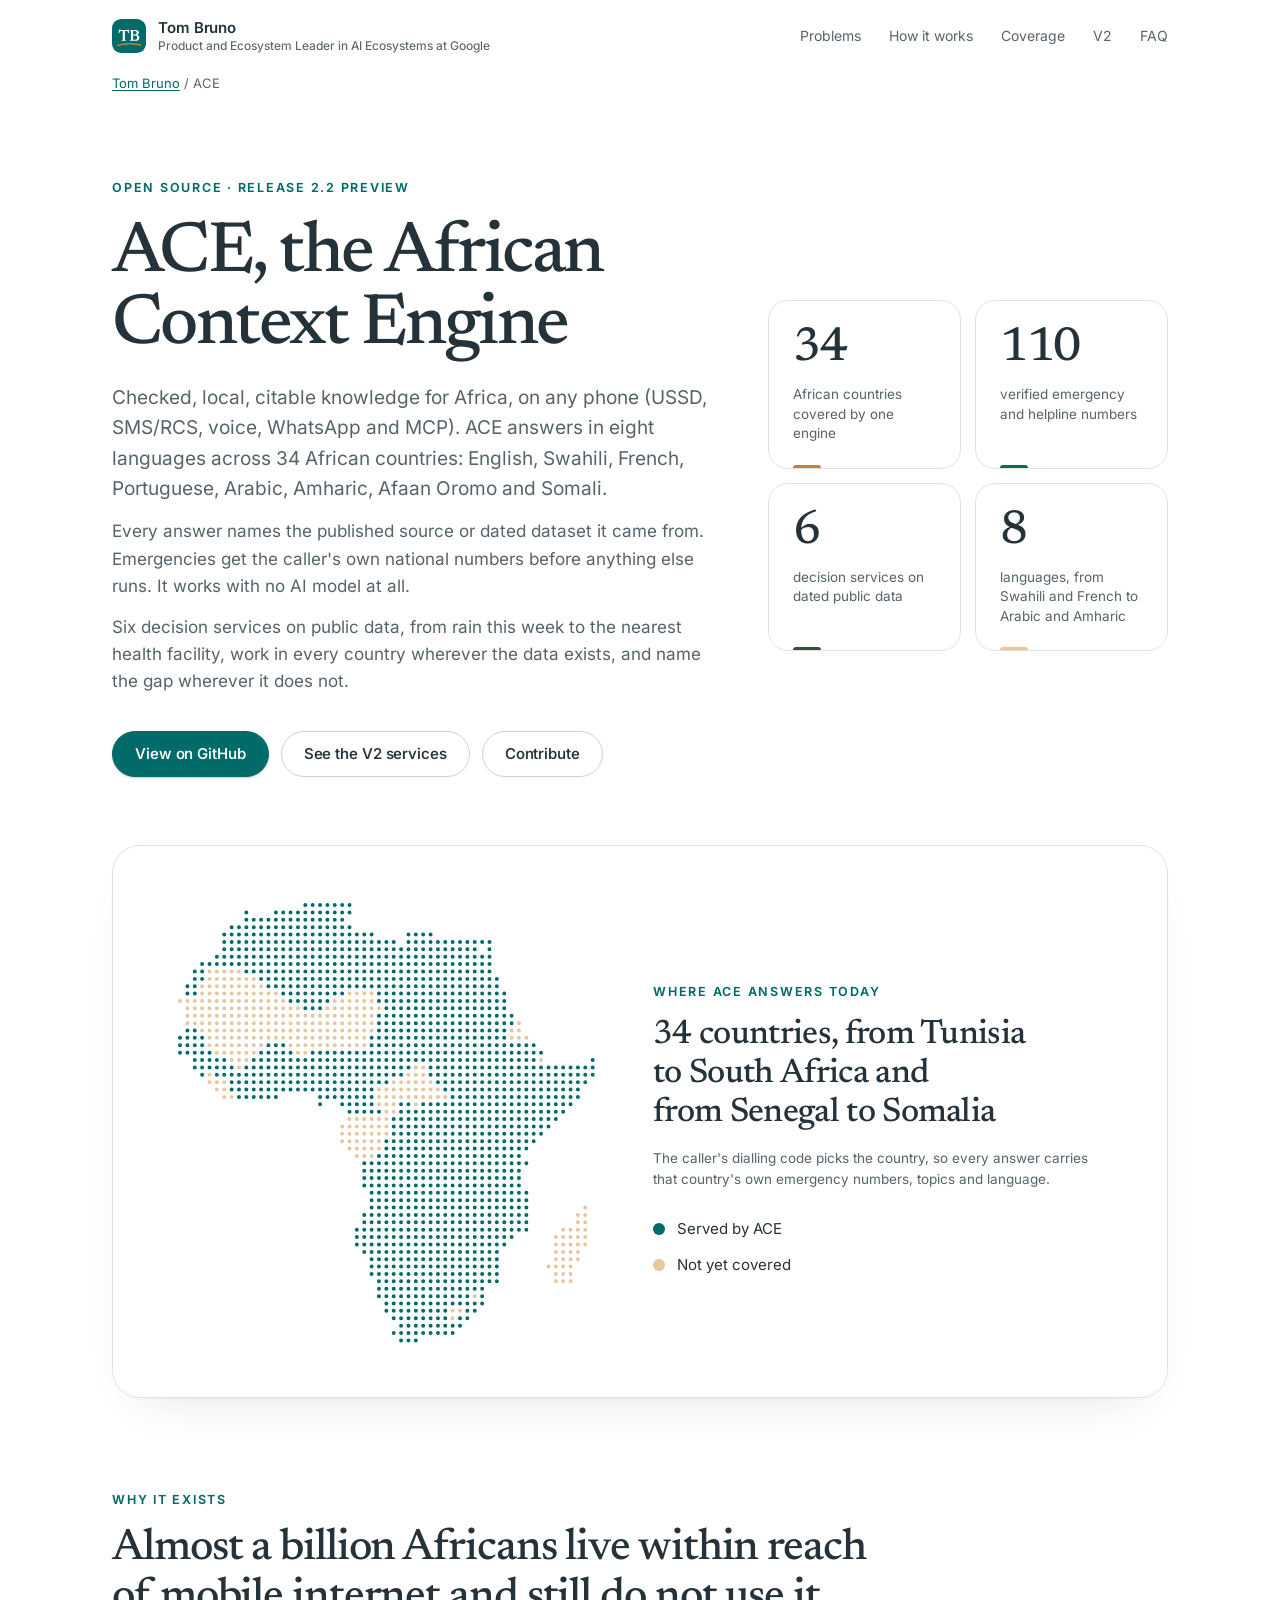
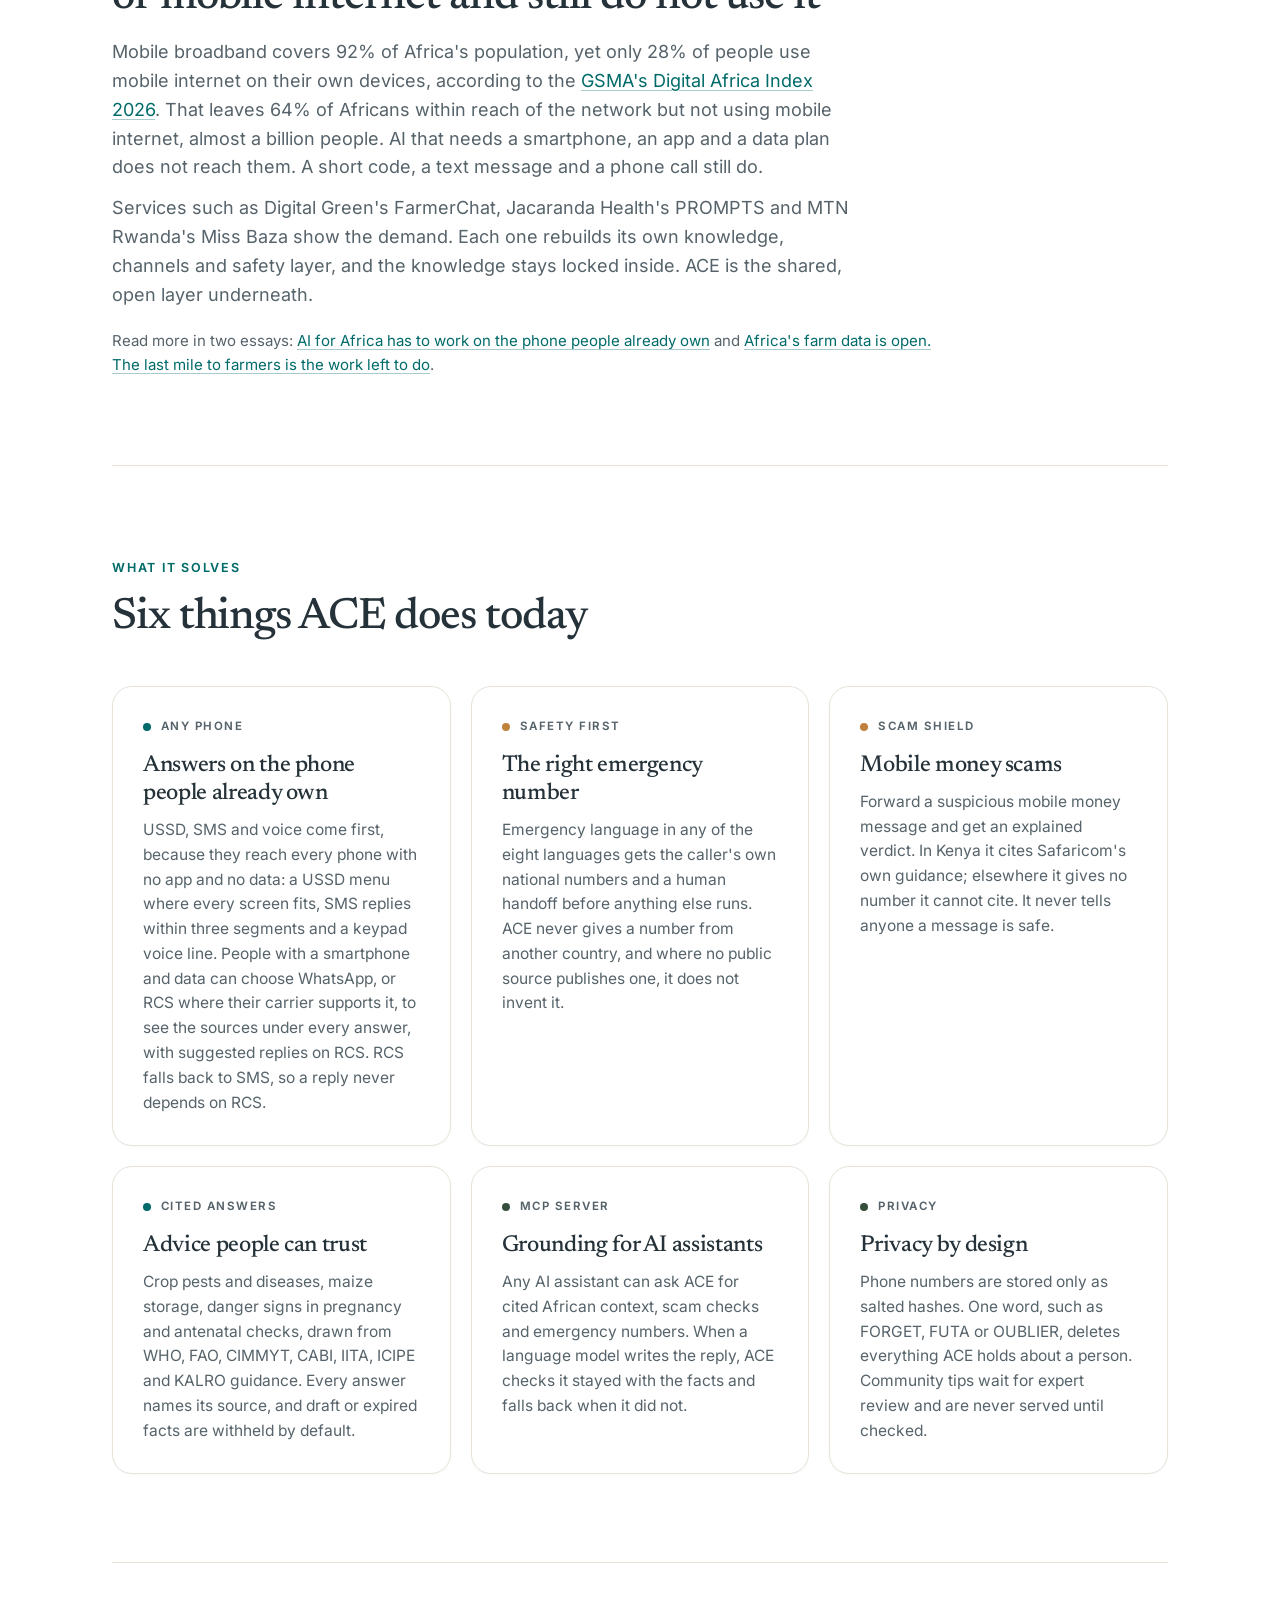
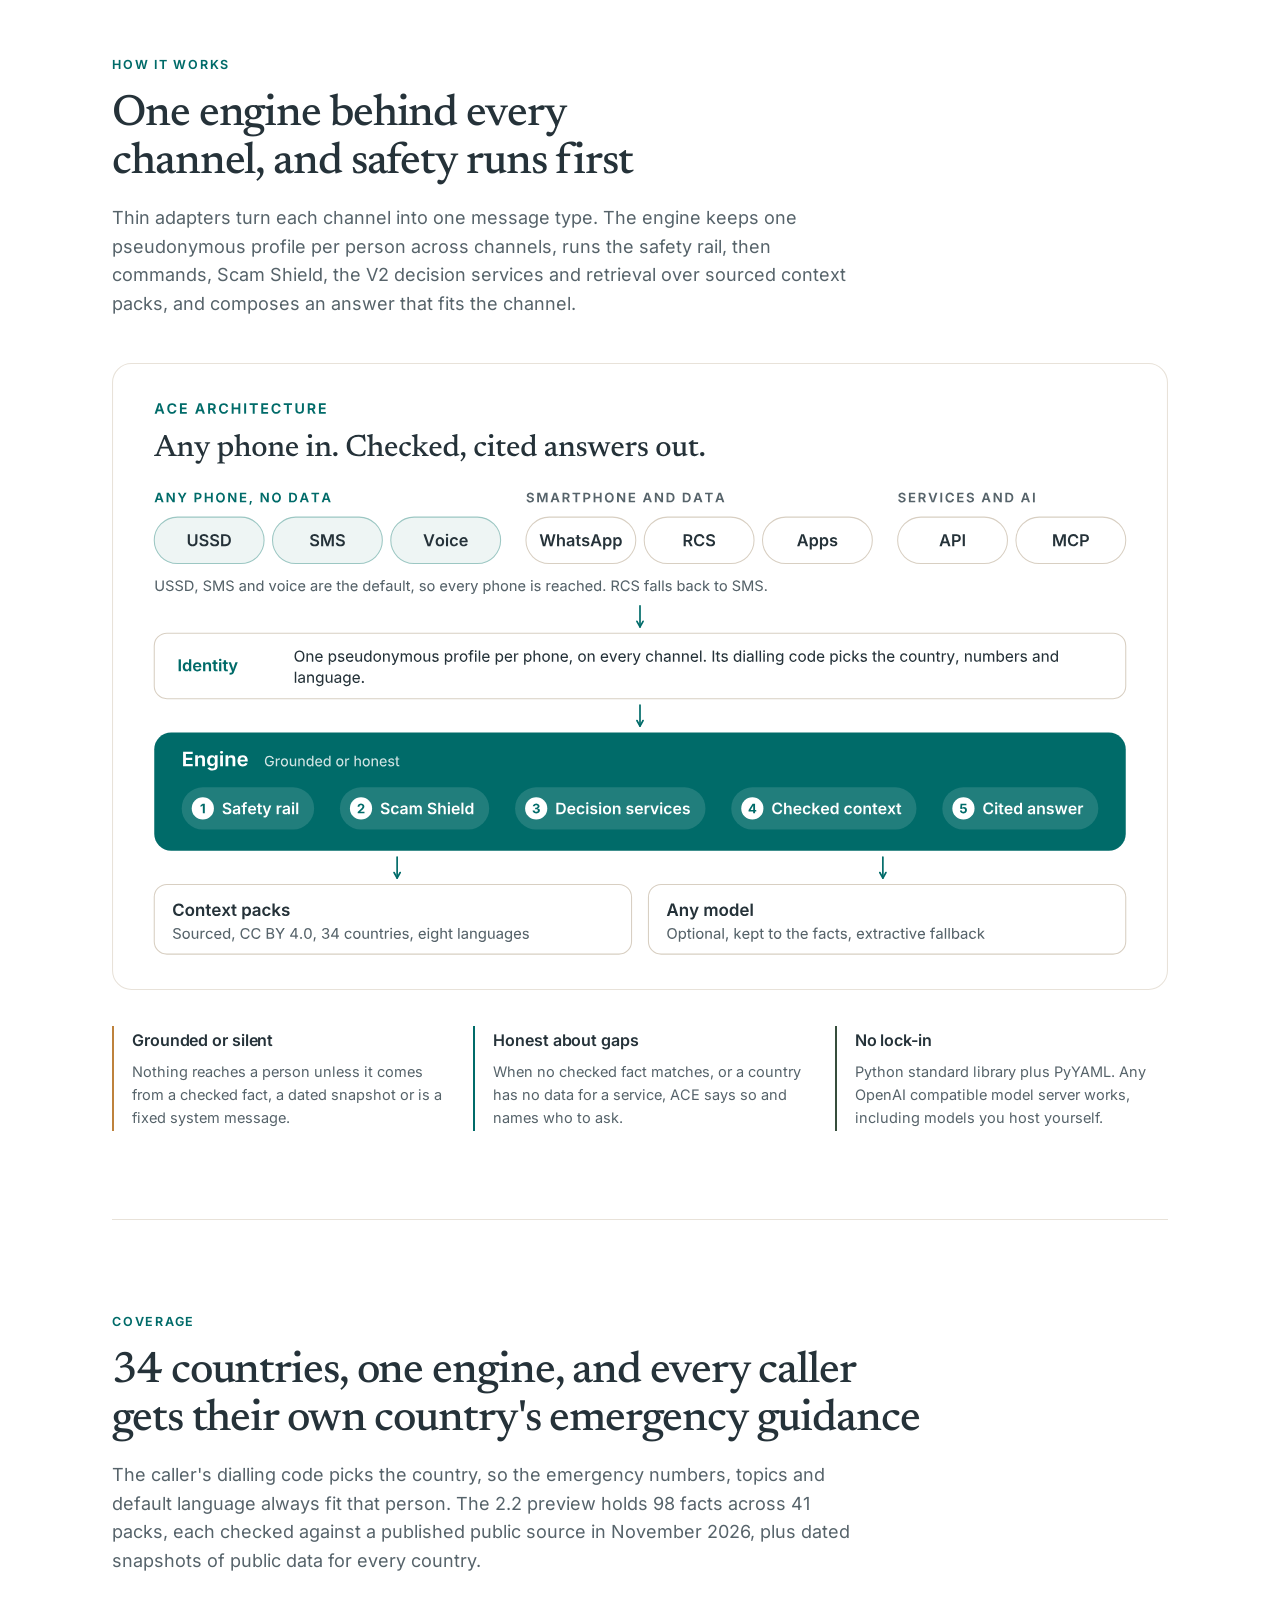
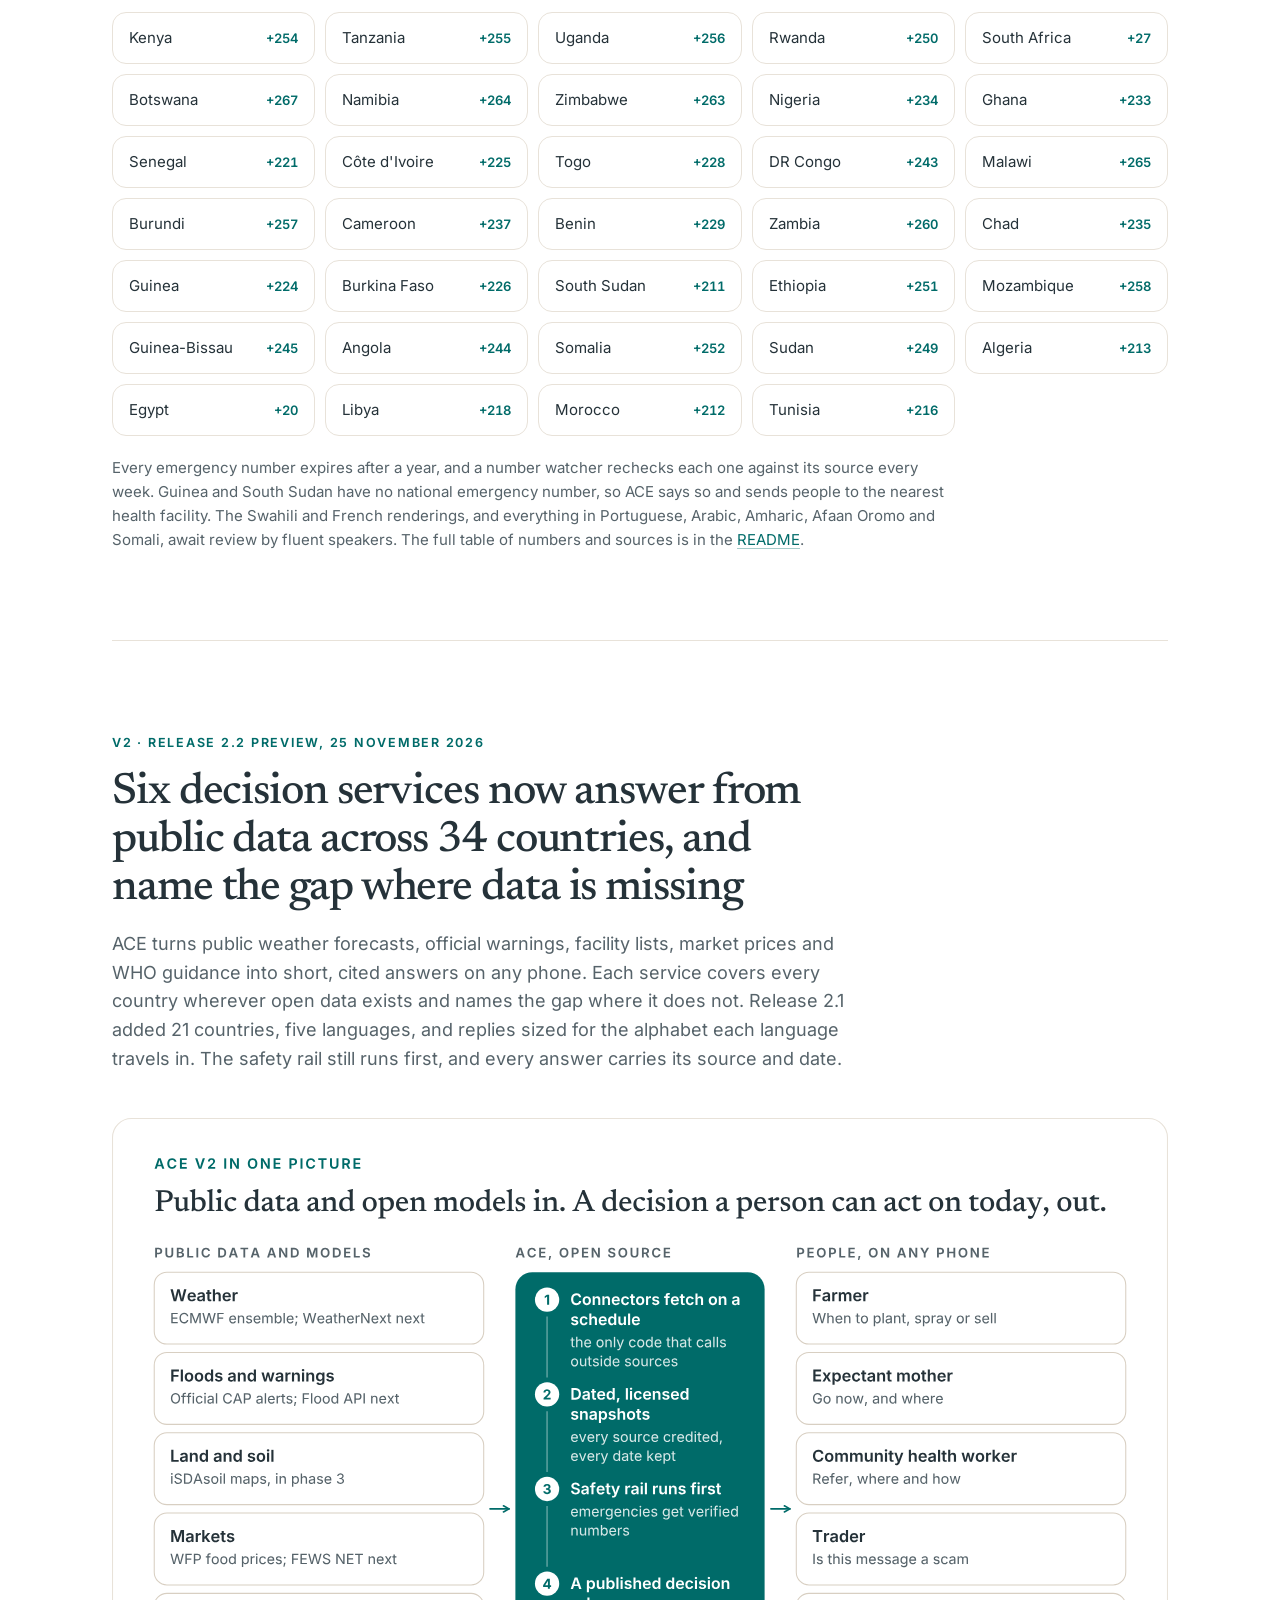
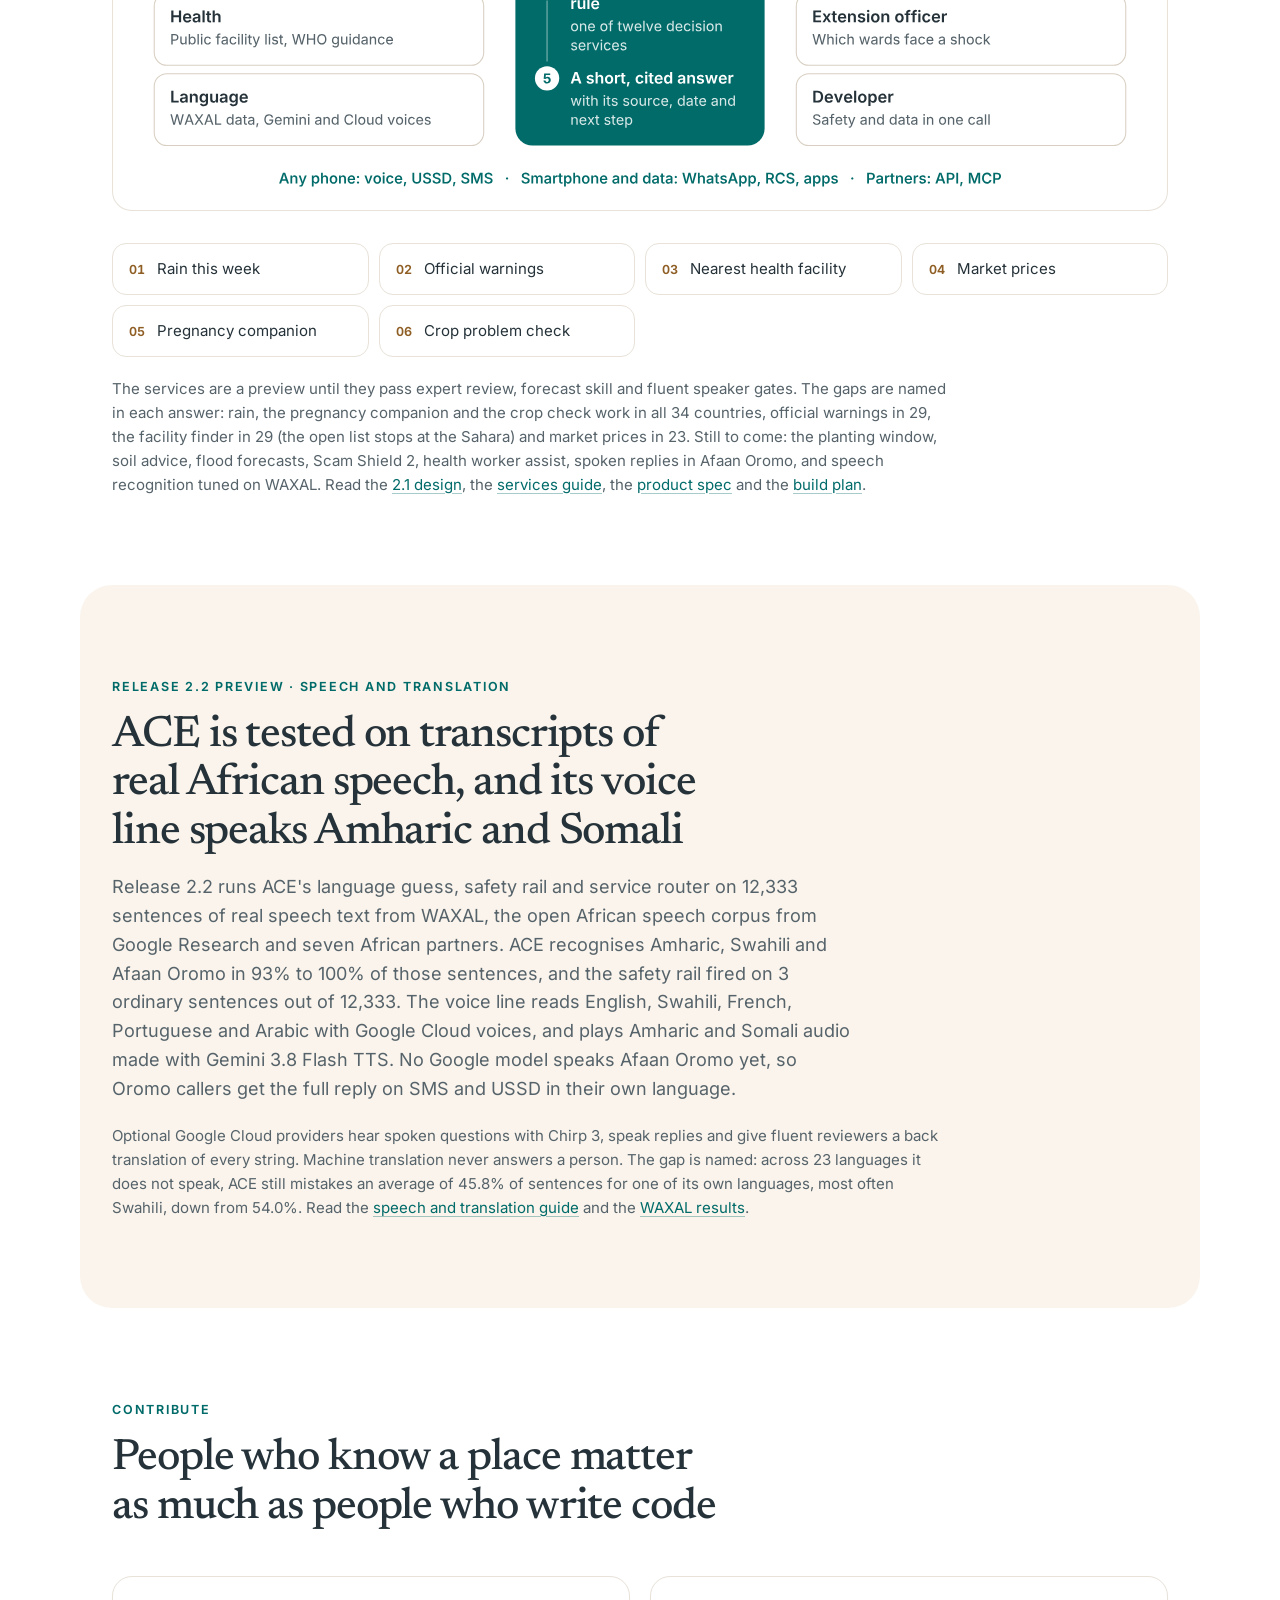
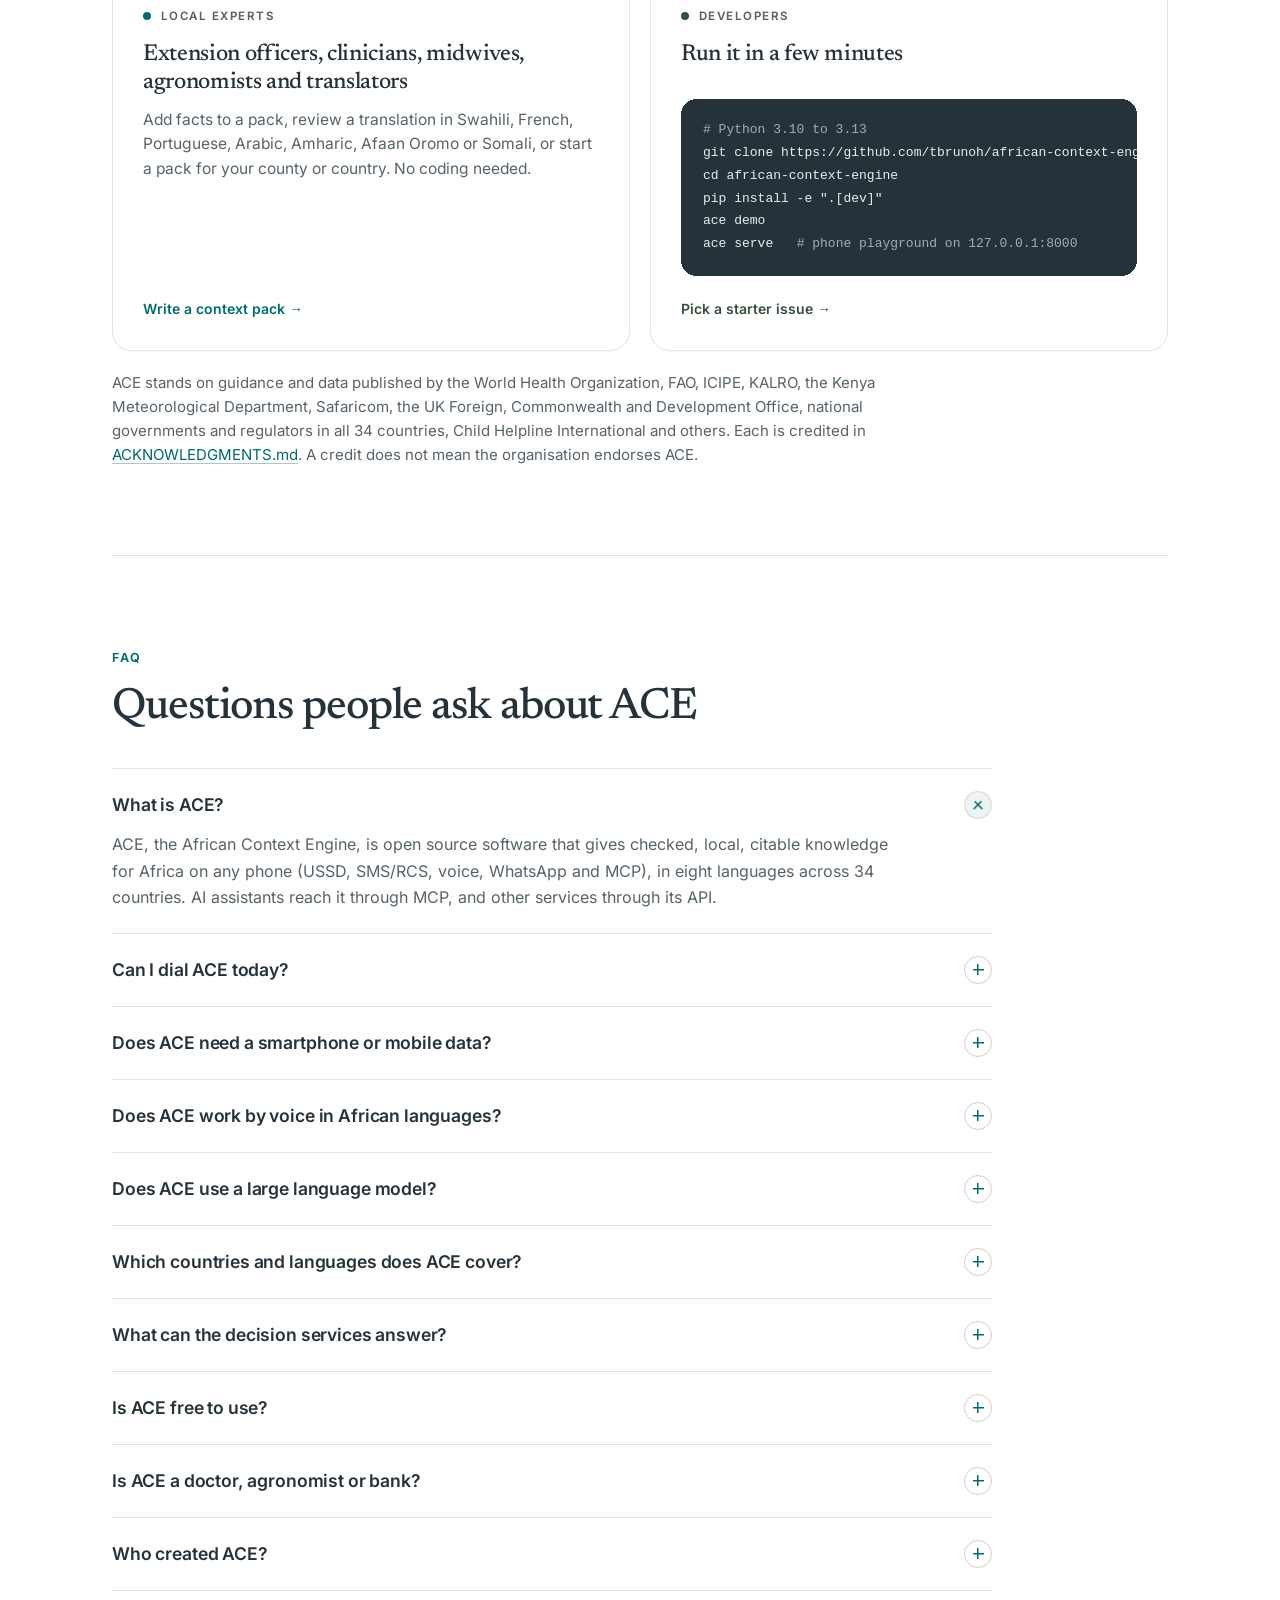
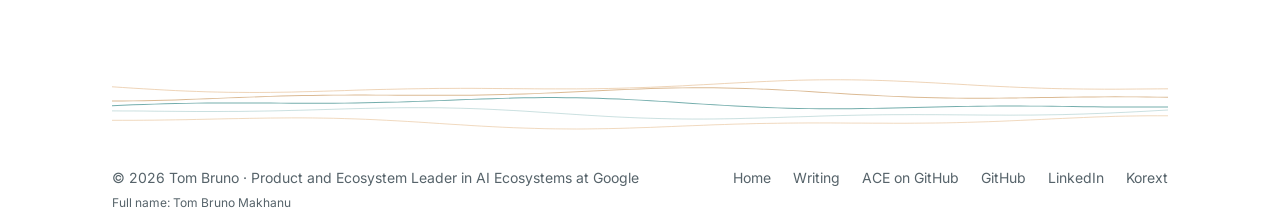
==== ace/index.html @ b42b90dc "ACE page: audit fixes, 110 watched numbers, honest V2 picture [skip ci]" ====
<!DOCTYPE html>
<html lang="en">
<head>
<meta charset="utf-8">
<meta name="viewport" content="width=device-width, initial-scale=1">
<title>ACE, the African Context Engine: open source AI for Africa</title>
<meta name="description" content="ACE gives checked, cited answers for Africa on any phone (USSD, SMS/RCS, voice, WhatsApp and MCP), in eight languages across 34 countries. Open source.">
<meta name="author" content="Tom Bruno">
<meta name="robots" content="index, follow, max-image-preview:large">
<link rel="canonical" href="https://tbrunoh.github.io/ace/">
<link rel="icon" href="/favicon.svg" type="image/svg+xml">
<link rel="icon" href="/favicon-48.png" sizes="48x48" type="image/png">
<link rel="apple-touch-icon" href="/apple-touch-icon.png">
<link rel="manifest" href="/site.webmanifest">
<link rel="alternate" type="text/markdown" href="/llms.txt" title="Summary for AI agents">
<link rel="alternate" type="text/markdown" href="/llms-full.txt" title="Full text for AI agents">
<meta name="theme-color" content="#FFFFFF">

<meta property="og:type" content="website">
<meta property="og:site_name" content="Tom Bruno">
<meta property="og:locale" content="en_US">
<meta property="og:title" content="ACE, the African Context Engine">
<meta property="og:description" content="ACE gives checked, cited answers for Africa on any phone (USSD, SMS/RCS, voice, WhatsApp and MCP), in eight languages across 34 countries. Open source.">
<meta property="og:url" content="https://tbrunoh.github.io/ace/">
<meta property="og:image" content="https://tbrunoh.github.io/ace/og.png">
<meta property="og:image:width" content="1200">
<meta property="og:image:height" content="630">
<meta property="og:image:alt" content="ACE, the African Context Engine: checked, local, citable knowledge for Africa, on any phone">
<meta name="twitter:card" content="summary_large_image">
<meta name="twitter:title" content="ACE, the African Context Engine">
<meta name="twitter:description" content="ACE gives checked, cited answers for Africa on any phone (USSD, SMS/RCS, voice, WhatsApp and MCP), in eight languages across 34 countries. Open source.">
<meta name="twitter:image" content="https://tbrunoh.github.io/ace/og.png">
<meta name="twitter:image:alt" content="ACE, the African Context Engine: checked, local, citable knowledge for Africa, on any phone">

<script type="application/ld+json">
{
  "@context": "https://schema.org",
  "@graph": [
    {
      "@type": "WebPage",
      "@id": "https://tbrunoh.github.io/ace/#webpage",
      "url": "https://tbrunoh.github.io/ace/",
      "name": "ACE, the African Context Engine: open source AI for Africa",
      "description": "ACE gives checked, cited answers for Africa on any phone (USSD, SMS/RCS, voice, WhatsApp and MCP), in eight languages across 34 countries. Open source.",
      "inLanguage": "en-US",
      "datePublished": "2026-11-24T13:00:00-08:00",
      "dateModified": "2026-11-25T16:00:00-08:00",
      "primaryImageOfPage": {
        "@type": "ImageObject",
        "url": "https://tbrunoh.github.io/ace/og.png",
        "width": 1200,
        "height": 630
      },
      "about": {
        "@id": "https://github.com/tbrunoh/african-context-engine"
      },
      "author": {
        "@id": "https://tbrunoh.github.io/#person"
      },
      "isPartOf": {
        "@id": "https://tbrunoh.github.io/#website"
      },
      "breadcrumb": {
        "@id": "https://tbrunoh.github.io/ace/#breadcrumb"
      }
    },
    {
      "@type": "BreadcrumbList",
      "@id": "https://tbrunoh.github.io/ace/#breadcrumb",
      "itemListElement": [
        {
          "@type": "ListItem",
          "position": 1,
          "name": "Tom Bruno",
          "item": "https://tbrunoh.github.io/"
        },
        {
          "@type": "ListItem",
          "position": 2,
          "name": "ACE",
          "item": "https://tbrunoh.github.io/ace/"
        }
      ]
    },
    {
      "@type": "SoftwareSourceCode",
      "@id": "https://github.com/tbrunoh/african-context-engine",
      "name": "ACE: the African Context Engine",
      "alternateName": "African Context Engine",
      "description": "Checked, local, citable knowledge for Africa on any phone (USSD, SMS/RCS, voice, WhatsApp and MCP), with a safety rail, a Scam Shield and verified emergency numbers for 34 countries in English, Swahili, French, Portuguese, Arabic, Amharic, Afaan Oromo and Somali. Six decision services on dated public data cover every country wherever open data exists: rain this week, official warnings, nearest health facility, market prices, a pregnancy companion and a crop problem check. Release 2.1 preview added 21 countries and five languages. Release 2.2 preview added speech and translation, and Amharic and Somali on the voice line.",
      "url": "https://github.com/tbrunoh/african-context-engine",
      "codeRepository": "https://github.com/tbrunoh/african-context-engine",
      "programmingLanguage": "Python",
      "softwareVersion": "2.2.0b2",
      "license": "https://www.apache.org/licenses/LICENSE-2.0",
      "isAccessibleForFree": true,
      "keywords": "AI for Africa, USSD, SMS, RCS, voice, WhatsApp, MCP, emergency numbers, mobile money scams, fall armyworm, maternal health, Swahili, French, Portuguese, Arabic, Amharic, Afaan Oromo, Somali, public data, AI weather forecasts, early warnings, market prices, health facilities, antenatal care",
      "subjectOf": {
        "@id": "https://tbrunoh.github.io/ace/#webpage"
      },
      "creator": {
        "@id": "https://tbrunoh.github.io/#person"
      }
    },
    {
      "@type": "Person",
      "@id": "https://tbrunoh.github.io/#person",
      "name": "Tom Bruno",
      "url": "https://tbrunoh.github.io/"
    },
    {
      "@type": "WebSite",
      "@id": "https://tbrunoh.github.io/#website",
      "url": "https://tbrunoh.github.io/",
      "name": "Tom Bruno"
    },
    {
      "@type": "FAQPage",
      "@id": "https://tbrunoh.github.io/ace/#faq",
      "mainEntity": [
        {
          "@type": "Question",
          "name": "What is ACE?",
          "acceptedAnswer": {
            "@type": "Answer",
            "text": "ACE, the African Context Engine, is open source software that gives checked, local, citable knowledge for Africa on any phone (USSD, SMS/RCS, voice, WhatsApp and MCP), in eight languages across 34 countries. AI assistants reach it through MCP, and other services through its API."
          }
        },
        {
          "@type": "Question",
          "name": "Can I dial ACE today?",
          "acceptedAnswer": {
            "@type": "Answer",
            "text": "Not as a public service yet. ACE is software that a ministry, NGO, telecom or startup deploys behind its own short code, phone line, WhatsApp number or RCS agent. Anyone can try the USSD and SMS menus in the browser playground that ships with the code."
          }
        },
        {
          "@type": "Question",
          "name": "Does ACE need a smartphone or mobile data?",
          "acceptedAnswer": {
            "@type": "Answer",
            "text": "No. USSD, SMS and voice are the default, because they reach any mobile phone with no app and no data plan. People with a smartphone and data can choose WhatsApp, or RCS where their carrier supports it, to see the sources under every answer, with suggested replies on RCS. RCS falls back to SMS, so a reply never depends on RCS; it is on the main branch and ships in the next release. Apps and web pages can also be built on the ACE API."
          }
        },
        {
          "@type": "Question",
          "name": "Does ACE work by voice in African languages?",
          "acceptedAnswer": {
            "@type": "Answer",
            "text": "Yes, in seven of ACE's eight languages. The keypad voice line works on any phone. It reads English, Swahili, French, Portuguese and Arabic with Google Cloud voices, and plays Amharic and Somali audio made with Gemini TTS when the operator adds a Gemini API key. Afaan Oromo has no voice yet, so Oromo callers hear the next language of their country with a voice and get the full reply on SMS and USSD in Afaan Oromo. Spoken questions work through Google speech recognition where a model exists."
          }
        },
        {
          "@type": "Question",
          "name": "Does ACE use a large language model?",
          "acceptedAnswer": {
            "@type": "Answer",
            "text": "It does not need one. By default ACE composes answers directly from checked facts, with no model and no API key. A deployment can add any OpenAI compatible model, and ACE then checks that the model stayed with the facts and falls back when it did not."
          }
        },
        {
          "@type": "Question",
          "name": "Which countries and languages does ACE cover?",
          "acceptedAnswer": {
            "@type": "Answer",
            "text": "34 countries: Kenya, Tanzania, Uganda, Rwanda, South Africa, Botswana, Namibia, Zimbabwe, Nigeria, Ghana, Senegal, Côte d'Ivoire, Togo, DR Congo, Malawi, Burundi, Cameroon, Benin, Zambia, Chad, Guinea, Burkina Faso, South Sudan, Ethiopia, Mozambique, Guinea-Bissau, Angola, Somalia, Sudan, Algeria, Egypt, Libya, Morocco and Tunisia. Eight languages: English, Swahili, French, Portuguese, Arabic, Amharic, Afaan Oromo and Somali. V2 plans voice in Hausa and Yoruba as well."
          }
        },
        {
          "@type": "Question",
          "name": "What can the decision services answer?",
          "acceptedAnswer": {
            "@type": "Answer",
            "text": "Whether rain is likely each day this week in a person's area, whether an official warning is in force, the nearest public health facilities, what a food cost in the nearest market, when the next antenatal check is due, and the likely problem with maize, cassava, banana or tomato. Each answer cites a dated dataset or a sourced fact, and the services are labelled a preview until they pass expert review."
          }
        },
        {
          "@type": "Question",
          "name": "Is ACE free to use?",
          "acceptedAnswer": {
            "@type": "Answer",
            "text": "Yes. The code is under the Apache License 2.0 and the open context packs are under CC BY 4.0. Third party sources keep their own rights, and each is credited."
          }
        },
        {
          "@type": "Question",
          "name": "Is ACE a doctor, agronomist or bank?",
          "acceptedAnswer": {
            "@type": "Answer",
            "text": "No. ACE shares published guidance and tells people when and where to get human help. Its safety phrases and translations need review by clinicians and fluent speakers before a public launch, and each deployment is responsible for its own data protection obligations."
          }
        },
        {
          "@type": "Question",
          "name": "Who created ACE?",
          "acceptedAnswer": {
            "@type": "Answer",
            "text": "ACE was created by Tom Bruno, a Product and Ecosystem Leader in AI Ecosystems at Google, as a personal project, and is maintained with the ACE contributors."
          }
        }
      ]
    }
  ]
}
</script>

<link rel="preload" href="/assets/fonts/newsreader-latin-wght-normal.woff2" as="font" type="font/woff2" crossorigin>
<link rel="preload" href="/assets/fonts/inter-latin-wght-normal.woff2" as="font" type="font/woff2" crossorigin>
<link rel="stylesheet" href="/assets/coast.css?v=20261125d">
</head>
<body>
<header class="topbar">
  <div class="wrap">
    <nav aria-label="Primary">
    <a class="mark" href="/"><img src="/favicon.svg" alt="" width="34" height="34"><span>Tom Bruno<small>Product and Ecosystem Leader in AI Ecosystems at Google</small></span></a>
    <div class="links"><a href="#problems">Problems</a><a href="#how">How it works</a><a href="#coverage">Coverage</a><a href="#v2">V2</a><a href="#faq">FAQ</a></div>
  </nav>
  </div>
</header>
<main class="wrap">

  <p class="crumbs"><a href="/">Tom Bruno</a> / ACE</p>

  <header class="hero" id="top">
    <div>
      <div class="eyebrow rise">Open source · Release 2.2 preview</div>
      <h1 class="rise d1 compact">ACE, the African Context Engine</h1>
      <p class="lede">Checked, local, citable knowledge for Africa, on any phone (USSD, SMS/RCS, voice, WhatsApp and MCP). ACE answers in eight languages across 34 African countries: English, Swahili, French, Portuguese, Arabic, Amharic, Afaan Oromo and Somali.</p>
      <p class="lede">Every answer names the published source or dated dataset it came from. Emergencies get the caller's own national numbers before anything else runs. It works with no AI model at all.</p>
      <p class="lede">Six decision services on public data, from rain this week to the nearest health facility, work in every country wherever the data exists, and name the gap wherever it does not.</p>
      <div class="cta">
        <a class="btn primary" href="https://github.com/tbrunoh/african-context-engine">View on GitHub</a>
        <a class="btn" href="https://github.com/tbrunoh/african-context-engine/blob/main/docs/services.md">See the V2 services</a>
        <a class="btn" href="#contribute">Contribute</a>
      </div>
    </div>
    <div class="stats rise d2" aria-label="ACE release 2.2 preview at a glance">
      <div class="stat"><b>34</b><span>African countries covered by one engine</span></div>
      <div class="stat"><b>110</b><span>verified emergency and helpline numbers</span></div>
      <div class="stat"><b>6</b><span>decision services on dated public data</span></div>
      <div class="stat"><b>8</b><span>languages, from Swahili and French to Arabic and Amharic</span></div>
    </div>
  </header>
  <figure class="panel coverage rise d3">
    <img src="/assets/ace-coverage.svg" width="499" height="520" alt="Map of Africa with the 34 countries ACE serves highlighted in teal.">
    <figcaption>
      <span class="eyebrow">Where ACE answers today</span>
      <p class="serif cov-title">34 countries, from Tunisia to South Africa and from Senegal to Somalia</p>
      <p>The caller's dialling code picks the country, so every answer carries that country's own emergency numbers, topics and language.</p>
      <ul class="legend"><li><i></i>Served by ACE</li><li><i class="sand"></i>Not yet covered</li></ul>
    </figcaption>
  </figure>

  <section id="why" aria-labelledby="why-h">
    <div class="eyebrow">Why it exists</div>
    <h2 id="why-h">Almost a billion Africans live within reach of mobile internet and still do not use it</h2>
    <p class="intro">Mobile broadband covers 92% of Africa's population, yet only 28% of people use mobile internet on their own devices, according to the <a href="https://www.gsma.com/newsroom/?p=26353">GSMA's Digital Africa Index 2026</a>. That leaves 64% of Africans within reach of the network but not using mobile internet, almost a billion people. AI that needs a smartphone, an app and a data plan does not reach them. A short code, a text message and a phone call still do.</p>
    <p class="intro">Services such as Digital Green's FarmerChat, Jacaranda Health's PROMPTS and MTN Rwanda's Miss Baza show the demand. Each one rebuilds its own knowledge, channels and safety layer, and the knowledge stays locked inside. ACE is the shared, open layer underneath.</p>
    <p class="note">Read more in two essays: <a href="/writing/ai-for-africa-basic-phones/">AI for Africa has to work on the phone people already own</a> and <a href="/writing/africa-farm-data-last-mile/">Africa's farm data is open. The last mile to farmers is the work left to do</a>.</p>
  </section>

  <section id="problems" aria-labelledby="problems-h">
    <div class="eyebrow">What it solves</div>
    <h2 id="problems-h">Six things ACE does today</h2>
    <div class="grid">
      <div class="card">
        <span class="tag t-tide">Any phone</span>
        <h3>Answers on the phone people already own</h3>
        <p>USSD, SMS and voice come first, because they reach every phone with no app and no data: a USSD menu where every screen fits, SMS replies within three segments and a keypad voice line. People with a smartphone and data can choose WhatsApp, or RCS where their carrier supports it, to see the sources under every answer, with suggested replies on RCS. RCS falls back to SMS, so a reply never depends on RCS.</p>
      </div>
      <div class="card">
        <span class="tag t-gold">Safety first</span>
        <h3>The right emergency number</h3>
        <p>Emergency language in any of the eight languages gets the caller's own national numbers and a human handoff before anything else runs. ACE never gives a number from another country, and where no public source publishes one, it does not invent it.</p>
      </div>
      <div class="card">
        <span class="tag t-gold">Scam Shield</span>
        <h3>Mobile money scams</h3>
        <p>Forward a suspicious mobile money message and get an explained verdict. In Kenya it cites Safaricom's own guidance; elsewhere it gives no number it cannot cite. It never tells anyone a message is safe.</p>
      </div>
      <div class="card">
        <span class="tag t-tide">Cited answers</span>
        <h3>Advice people can trust</h3>
        <p>Crop pests and diseases, maize storage, danger signs in pregnancy and antenatal checks, drawn from WHO, FAO, CIMMYT, CABI, IITA, ICIPE and KALRO guidance. Every answer names its source, and draft or expired facts are withheld by default.</p>
      </div>
      <div class="card">
        <span class="tag t-canopy">MCP server</span>
        <h3>Grounding for AI assistants</h3>
        <p>Any AI assistant can ask ACE for cited African context, scam checks and emergency numbers. When a language model writes the reply, ACE checks it stayed with the facts and falls back when it did not.</p>
      </div>
      <div class="card">
        <span class="tag t-canopy">Privacy</span>
        <h3>Privacy by design</h3>
        <p>Phone numbers are stored only as salted hashes. One word, such as FORGET, FUTA or OUBLIER, deletes everything ACE holds about a person. Community tips wait for expert review and are never served until checked.</p>
      </div>
    </div>
  </section>

  <section id="how" aria-labelledby="how-h">
    <div class="eyebrow">How it works</div>
    <h2 id="how-h">One engine behind every channel, and safety runs first</h2>
    <p class="intro">Thin adapters turn each channel into one message type. The engine keeps one pseudonymous profile per person across channels, runs the safety rail, then commands, Scam Shield, the V2 decision services and retrieval over sourced context packs, and composes an answer that fits the channel.</p>
    <figure>
      <img src="/ace/architecture.svg" alt="ACE architecture: USSD, SMS and voice reach any phone by default; WhatsApp, RCS and apps built on the API serve smartphones, with RCS falling back to SMS; the API and MCP serve other services and AI assistants. All share one pseudonymous identity whose dialling code picks the country; the engine runs the safety rail, Scam Shield, the decision services, checked context retrieval and cited answers over sourced context packs, with an optional model kept to the facts" width="1000" height="594" loading="lazy">
    </figure>
    <div class="points">
      <div><h3 class="minor">Grounded or silent</h3><p>Nothing reaches a person unless it comes from a checked fact, a dated snapshot or is a fixed system message.</p></div>
      <div><h3 class="minor">Honest about gaps</h3><p>When no checked fact matches, or a country has no data for a service, ACE says so and names who to ask.</p></div>
      <div><h3 class="minor">No lock-in</h3><p>Python standard library plus PyYAML. Any OpenAI compatible model server works, including models you host yourself.</p></div>
    </div>
  </section>

  <section id="coverage" aria-labelledby="coverage-h">
    <div class="eyebrow">Coverage</div>
    <h2 id="coverage-h">34 countries, one engine, and every caller gets their own country's emergency guidance</h2>
    <p class="intro">The caller's dialling code picks the country, so the emergency numbers, topics and default language always fit that person. The 2.2 preview holds 98 facts across 41 packs, each checked against a published public source in November 2026, plus dated snapshots of public data for every country.</p>
    <ul class="countries">
      <li>Kenya <span>+254</span></li>
      <li>Tanzania <span>+255</span></li>
      <li>Uganda <span>+256</span></li>
      <li>Rwanda <span>+250</span></li>
      <li>South Africa <span>+27</span></li>
      <li>Botswana <span>+267</span></li>
      <li>Namibia <span>+264</span></li>
      <li>Zimbabwe <span>+263</span></li>
      <li>Nigeria <span>+234</span></li>
      <li>Ghana <span>+233</span></li>
      <li>Senegal <span>+221</span></li>
      <li>Côte d'Ivoire <span>+225</span></li>
      <li>Togo <span>+228</span></li>
      <li>DR Congo <span>+243</span></li>
      <li>Malawi <span>+265</span></li>
      <li>Burundi <span>+257</span></li>
      <li>Cameroon <span>+237</span></li>
      <li>Benin <span>+229</span></li>
      <li>Zambia <span>+260</span></li>
      <li>Chad <span>+235</span></li>
      <li>Guinea <span>+224</span></li>
      <li>Burkina Faso <span>+226</span></li>
      <li>South Sudan <span>+211</span></li>
      <li>Ethiopia <span>+251</span></li>
      <li>Mozambique <span>+258</span></li>
      <li>Guinea-Bissau <span>+245</span></li>
      <li>Angola <span>+244</span></li>
      <li>Somalia <span>+252</span></li>
      <li>Sudan <span>+249</span></li>
      <li>Algeria <span>+213</span></li>
      <li>Egypt <span>+20</span></li>
      <li>Libya <span>+218</span></li>
      <li>Morocco <span>+212</span></li>
      <li>Tunisia <span>+216</span></li>
    </ul>
    <p class="note">Every emergency number expires after a year, and a number watcher rechecks each one against its source every week. Guinea and South Sudan have no national emergency number, so ACE says so and sends people to the nearest health facility. The Swahili and French renderings, and everything in Portuguese, Arabic, Amharic, Afaan Oromo and Somali, await review by fluent speakers. The full table of numbers and sources is in the <a href="https://github.com/tbrunoh/african-context-engine#coverage-34-countries">README</a>.</p>
  </section>

  <section id="v2" aria-labelledby="v2-h">
    <div class="eyebrow">V2 · Release 2.2 preview, 25 November 2026</div>
    <h2 id="v2-h">Six decision services now answer from public data across 34 countries, and name the gap where data is missing</h2>
    <p class="intro">ACE turns public weather forecasts, official warnings, facility lists, market prices and WHO guidance into short, cited answers on any phone. Each service covers every country wherever open data exists and names the gap where it does not. Release 2.1 added 21 countries, five languages, and replies sized for the alphabet each language travels in. The safety rail still runs first, and every answer carries its source and date.</p>
    <figure>
      <img src="/ace/v2.svg" alt="ACE V2 in one picture: public data and open models go in; ACE fetches them into dated snapshots, runs the safety rail first and applies a published decision rule; people get a short, cited answer on any phone" width="1000" height="656" loading="lazy">
    </figure>
    <ul class="services" aria-label="The six decision services">
      <li>Rain this week</li>
      <li>Official warnings</li>
      <li>Nearest health facility</li>
      <li>Market prices</li>
      <li>Pregnancy companion</li>
      <li>Crop problem check</li>
    </ul>
    <p class="note">The services are a preview until they pass expert review, forecast skill and fluent speaker gates. The gaps are named in each answer: rain, the pregnancy companion and the crop check work in all 34 countries, official warnings in 29, the facility finder in 29 (the open list stops at the Sahara) and market prices in 23. Still to come: the planting window, soil advice, flood forecasts, Scam Shield 2, health worker assist, spoken replies in Afaan Oromo, and speech recognition tuned on WAXAL. Read the <a href="https://github.com/tbrunoh/african-context-engine/blob/main/docs/v2/release-2.1.md">2.1 design</a>, the <a href="https://github.com/tbrunoh/african-context-engine/blob/main/docs/services.md">services guide</a>, the <a href="https://github.com/tbrunoh/african-context-engine/blob/main/docs/v2/product-spec.md">product spec</a> and the <a href="https://github.com/tbrunoh/african-context-engine/blob/main/docs/v2/build-plan.md">build plan</a>.</p>
  </section>

  <section id="speech" class="warm" aria-labelledby="speech-h">
    <div class="eyebrow">Release 2.2 preview · Speech and translation</div>
    <h2 id="speech-h">ACE is tested on transcripts of real African speech, and its voice line speaks Amharic and Somali</h2>
    <p class="intro">Release 2.2 runs ACE's language guess, safety rail and service router on 12,333 sentences of real speech text from WAXAL, the open African speech corpus from Google Research and seven African partners. ACE recognises Amharic, Swahili and Afaan Oromo in 93% to 100% of those sentences, and the safety rail fired on 3 ordinary sentences out of 12,333. The voice line reads English, Swahili, French, Portuguese and Arabic with Google Cloud voices, and plays Amharic and Somali audio made with Gemini 3.8 Flash TTS. No Google model speaks Afaan Oromo yet, so Oromo callers get the full reply on SMS and USSD in their own language.</p>
    <p class="note">Optional Google Cloud providers hear spoken questions with Chirp 3, speak replies and give fluent reviewers a back translation of every string. Machine translation never answers a person. The gap is named: across 23 languages it does not speak, ACE still mistakes an average of 45.8% of sentences for one of its own languages, most often Swahili, down from 54.0%. Read the <a href="https://github.com/tbrunoh/african-context-engine/blob/main/docs/speech.md">speech and translation guide</a> and the <a href="https://github.com/tbrunoh/african-context-engine/blob/main/benchmark/results/waxal.md">WAXAL results</a>.</p>
  </section>

  <section id="contribute" aria-labelledby="contribute-h">
    <div class="eyebrow">Contribute</div>
    <h2 id="contribute-h">People who know a place matter as much as people who write code</h2>
    <div class="two">
      <div class="card">
        <span class="tag t-tide">Local experts</span>
        <h3>Extension officers, clinicians, midwives, agronomists and translators</h3>
        <p>Add facts to a pack, review a translation in Swahili, French, Portuguese, Arabic, Amharic, Afaan Oromo or Somali, or start a pack for your county or country. No coding needed.</p>
        <a class="go t-tide" href="https://github.com/tbrunoh/african-context-engine/blob/main/docs/context-packs.md">Write a context pack →</a>
      </div>
      <div class="card">
        <span class="tag t-canopy">Developers</span>
        <h3>Run it in a few minutes</h3>
        <pre><span class="c"># Python 3.10 to 3.13</span>
git clone https://github.com/tbrunoh/african-context-engine.git
cd african-context-engine
pip install -e ".[dev]"
ace demo
ace serve   <span class="c"># phone playground on 127.0.0.1:8000</span></pre>
        <a class="go t-canopy" href="https://github.com/tbrunoh/african-context-engine/blob/main/docs/good-first-issues.md">Pick a starter issue →</a>
      </div>
    </div>
    <p class="note">ACE stands on guidance and data published by the World Health Organization, FAO, ICIPE, KALRO, the Kenya Meteorological Department, Safaricom, the UK Foreign, Commonwealth and Development Office, national governments and regulators in all 34 countries, Child Helpline International and others. Each is credited in <a href="https://github.com/tbrunoh/african-context-engine/blob/main/ACKNOWLEDGMENTS.md">ACKNOWLEDGMENTS.md</a>. A credit does not mean the organisation endorses ACE.</p>
  </section>

  <section id="faq" aria-labelledby="faq-h">
    <div class="eyebrow">FAQ</div>
    <h2 id="faq-h">Questions people ask about ACE</h2>
    <div class="faq">
      <details open>
        <summary>What is ACE?</summary>
        <p>ACE, the African Context Engine, is open source software that gives checked, local, citable knowledge for Africa on any phone (USSD, SMS/RCS, voice, WhatsApp and MCP), in eight languages across 34 countries. AI assistants reach it through MCP, and other services through its API.</p>
      </details>
      <details>
        <summary>Can I dial ACE today?</summary>
        <p>Not as a public service yet. ACE is software that a ministry, NGO, telecom or startup deploys behind its own short code, phone line, WhatsApp number or RCS agent. Anyone can try the USSD and SMS menus in the browser playground that ships with the code.</p>
      </details>
      <details>
        <summary>Does ACE need a smartphone or mobile data?</summary>
        <p>No. USSD, SMS and voice are the default, because they reach any mobile phone with no app and no data plan. People with a smartphone and data can choose WhatsApp, or RCS where their carrier supports it, to see the sources under every answer, with suggested replies on RCS. RCS falls back to SMS, so a reply never depends on RCS; it is on the main branch and ships in the next release. Apps and web pages can also be built on the ACE API.</p>
      </details>
      <details>
        <summary>Does ACE work by voice in African languages?</summary>
        <p>Yes, in seven of ACE's eight languages. The keypad voice line works on any phone. It reads English, Swahili, French, Portuguese and Arabic with Google Cloud voices, and plays Amharic and Somali audio made with Gemini TTS when the operator adds a Gemini API key. Afaan Oromo has no voice yet, so Oromo callers hear the next language of their country with a voice and get the full reply on SMS and USSD in Afaan Oromo. Spoken questions work through Google speech recognition where a model exists.</p>
      </details>
      <details>
        <summary>Does ACE use a large language model?</summary>
        <p>It does not need one. By default ACE composes answers directly from checked facts, with no model and no API key. A deployment can add any OpenAI compatible model, and ACE then checks that the model stayed with the facts and falls back when it did not.</p>
      </details>
      <details>
        <summary>Which countries and languages does ACE cover?</summary>
        <p>34 countries: Kenya, Tanzania, Uganda, Rwanda, South Africa, Botswana, Namibia, Zimbabwe, Nigeria, Ghana, Senegal, Côte d'Ivoire, Togo, DR Congo, Malawi, Burundi, Cameroon, Benin, Zambia, Chad, Guinea, Burkina Faso, South Sudan, Ethiopia, Mozambique, Guinea-Bissau, Angola, Somalia, Sudan, Algeria, Egypt, Libya, Morocco and Tunisia. Eight languages: English, Swahili, French, Portuguese, Arabic, Amharic, Afaan Oromo and Somali. V2 plans voice in Hausa and Yoruba as well.</p>
      </details>
      <details>
        <summary>What can the decision services answer?</summary>
        <p>Whether rain is likely each day this week in a person's area, whether an official warning is in force, the nearest public health facilities, what a food cost in the nearest market, when the next antenatal check is due, and the likely problem with maize, cassava, banana or tomato. Each answer cites a dated dataset or a sourced fact, and the services are labelled a preview until they pass expert review.</p>
      </details>
      <details>
        <summary>Is ACE free to use?</summary>
        <p>Yes. The code is under the Apache License 2.0 and the open context packs are under CC BY 4.0. Third party sources keep their own rights, and each is credited.</p>
      </details>
      <details>
        <summary>Is ACE a doctor, agronomist or bank?</summary>
        <p>No. ACE shares published guidance and tells people when and where to get human help. Its safety phrases and translations need review by clinicians and fluent speakers before a public launch, and each deployment is responsible for its own data protection obligations.</p>
      </details>
      <details>
        <summary>Who created ACE?</summary>
        <p>ACE was created by <a href="/">Tom Bruno</a>, a Product and Ecosystem Leader in AI Ecosystems at Google, as a personal project, and is maintained with the ACE contributors.</p>
      </details>
    </div>
  </section>

</main>
<footer id="connect" class="wrap">
  <img class="contours" src="/assets/contours.svg" alt="" width="1200" height="72" loading="lazy">
  <div class="row">
    <div class="who">
      <span>© 2026 Tom Bruno · Product and Ecosystem Leader in AI Ecosystems at Google</span>
      <span class="aka">Full name: Tom Bruno Makhanu</span>
    </div>
    <div class="links">
      <a href="/">Home</a>
      <a href="/writing/">Writing</a>
      <a href="https://github.com/tbrunoh/african-context-engine">ACE on GitHub</a>
      <a href="https://github.com/tbrunoh">GitHub</a>
      <a href="https://www.linkedin.com/in/tbrunoh">LinkedIn</a>
      <a href="https://korext.com">Korext</a>
    </div>
  </div>
</footer>
<script>
  (function () {
    var bar = document.querySelector('.topbar');
    if (!bar) return;
    var on = function () { bar.classList.toggle('scrolled', window.scrollY > 8); };
    on(); window.addEventListener('scroll', on, { passive: true });
  })();
</script>
</body>
</html>
---- assets/coast.css ----
/* Coast to Dunes: the identity for tbrunoh.github.io, the GitHub profile and ACE.
   Lamu Tide leads (mark, links, buttons). Rift Basalt carries text. Mara Gold against Sahara Sand marks
   moments of warmth. Congo Canopy and Rift Basalt give depth. Clean white ground.
   Contrast on white: Tide 6.35, Canopy 9.08, Basalt 13.17, Stone 6.20. Mara Gold is 3.26, so it is used for
   shapes, rules and large display only; Gold Ink (5.53) is used when gold must be small text. */

@font-face {
  font-family: "Newsreader";
  src: url("/assets/fonts/newsreader-latin-wght-normal.woff2") format("woff2");
  font-weight: 200 800; font-style: normal; font-display: swap;
}
@font-face {
  font-family: "Inter";
  src: url("/assets/fonts/inter-latin-wght-normal.woff2") format("woff2");
  font-weight: 100 900; font-style: normal; font-display: swap;
}

:root {
  --tide: #006B69;  --tide-deep: #00524F; --tide-wash: #EDF5F4;
  --canopy: #364E3C;
  --gold: #BE823C;  --gold-ink: #8F5E24;
  --sand: #E8C69F;  --sand-wash: #FAF4EC;
  --basalt: #253239; --stone: #56636A;
  --white: #FFFFFF; --line: #E8E2D9; --line-strong: #D8CFC2;
  --serif: "Newsreader", ui-serif, "New York", "Iowan Old Style", Georgia, serif;
  --sans: "Inter", -apple-system, BlinkMacSystemFont, "SF Pro Text", "Segoe UI", "Helvetica Neue", Arial, sans-serif;
  --mono: ui-monospace, "SF Mono", SFMono-Regular, Menlo, Consolas, monospace;
  --radius: 20px;
  --shadow: 0 1px 2px rgba(37, 50, 57, 0.04), 0 8px 24px rgba(37, 50, 57, 0.06);
  --shadow-lift: 0 2px 4px rgba(37, 50, 57, 0.05), 0 18px 40px rgba(37, 50, 57, 0.10);
  --ease: cubic-bezier(0.2, 0.7, 0.2, 1);
  color-scheme: light;
}

*, *::before, *::after { box-sizing: border-box; margin: 0; padding: 0; }
html { scroll-behavior: smooth; -webkit-text-size-adjust: 100%; text-size-adjust: 100%; }
body {
  background: var(--white); color: var(--basalt);
  font-family: var(--sans); font-size: 16px; line-height: 1.6;
  font-feature-settings: "cv11", "ss01", "ss03";
  -webkit-font-smoothing: antialiased; -moz-osx-font-smoothing: grayscale; text-rendering: optimizeLegibility;
}
img, svg { display: block; max-width: 100%; }
a { color: inherit; text-decoration: none; }
::selection { background: var(--sand); color: var(--basalt); }
:focus-visible { outline: 2px solid var(--tide); outline-offset: 3px; border-radius: 6px; }

.wrap { max-width: 1120px; margin: 0 auto; padding: 0 32px; }

/* Navigation: a quiet, translucent bar that stays in reach */
.topbar {
  position: sticky; top: 0; z-index: 10;
  background: rgba(255, 255, 255, 0.82);
  -webkit-backdrop-filter: saturate(180%) blur(18px); backdrop-filter: saturate(180%) blur(18px);
  border-bottom: 1px solid transparent; transition: border-color .3s var(--ease);
}
.topbar.scrolled { border-bottom-color: var(--line); }
nav { display: flex; justify-content: space-between; align-items: center; height: 72px; }
.mark { display: flex; align-items: center; gap: 12px; font-weight: 600; font-size: 15px; letter-spacing: -0.1px; }
.mark img { width: 34px; height: 34px; border-radius: 9px; }
.mark span { display: flex; flex-direction: column; line-height: 1.25; }
.mark small { font-weight: 450; font-size: 12px; color: var(--stone); letter-spacing: 0; }
.links { display: flex; gap: 28px; font-size: 14px; color: var(--stone); }
.links a { transition: color .2s var(--ease); }
.links a:hover, .links a[aria-current="page"] { color: var(--basalt); }
.crumbs { font-size: 13px; color: var(--stone); }
.crumbs a { color: var(--tide); text-decoration: underline; text-underline-offset: 2px; }
.crumbs a:hover { color: var(--tide-deep); }

/* Type */
.eyebrow {
  font-family: var(--sans); font-size: 12.5px; font-weight: 640; letter-spacing: 0.14em; text-transform: uppercase;
  color: var(--tide); display: inline-flex; align-items: center; gap: 12px;
}
h1, h2, h3, .serif { font-family: var(--serif); font-weight: 500; color: var(--basalt); font-optical-sizing: auto; }
h1 { font-size: clamp(48px, 7.4vw, 92px); line-height: 1.0; letter-spacing: -0.035em; margin: 20px 0 20px; text-wrap: balance; }
h2 { font-size: clamp(30px, 3.8vw, 44px); line-height: 1.1; letter-spacing: -0.025em; margin: 14px 0 16px; max-width: 880px; text-wrap: balance; }
h1.compact { font-size: clamp(44px, 5.6vw, 76px); }
h3 { font-size: 23px; line-height: 1.22; letter-spacing: -0.015em; }
h4, h3.minor { font-family: var(--sans); font-size: 16px; font-weight: 600; line-height: 1.6; letter-spacing: -0.1px; }
.role { font-size: clamp(19px, 2vw, 23px); color: var(--basalt); font-weight: 500; letter-spacing: -0.2px; text-wrap: balance; }
@media (min-width: 861px) { .role { white-space: nowrap; } }
.lede { margin-top: 18px; font-size: 19px; line-height: 1.6; color: var(--stone); max-width: 600px; text-wrap: pretty; }
.lede + .lede { margin-top: 14px; font-size: 17px; }
.intro { color: var(--stone); max-width: 740px; font-size: 18px; line-height: 1.6; text-wrap: pretty; }
.intro + .intro { margin-top: 12px; }
.note { margin-top: 20px; font-size: 15px; color: var(--stone); max-width: 840px; }
.intro a, .note a, details a, .bio a, .meta a, .author a { color: var(--tide); text-decoration: underline; text-decoration-color: rgba(0, 107, 105, 0.35); text-underline-offset: 3px; transition: text-decoration-color .2s var(--ease); }
.intro a:hover, .note a:hover, details a:hover, .bio a:hover, .meta a:hover, .author a:hover { text-decoration-color: var(--tide); }

/* Buttons */
.cta { margin-top: 36px; display: flex; flex-wrap: wrap; gap: 12px; }
.btn {
  display: inline-flex; align-items: center; gap: 8px; height: 46px; padding: 0 22px; border-radius: 999px;
  font-size: 15px; font-weight: 550; letter-spacing: -0.1px; border: 1px solid var(--line-strong); color: var(--basalt); background: var(--white);
  transition: background-color .2s var(--ease), border-color .2s var(--ease), color .2s var(--ease), transform .2s var(--ease), box-shadow .2s var(--ease);
}
.btn:hover { border-color: var(--tide); color: var(--tide); }
.btn.primary { background: var(--tide); border-color: var(--tide); color: var(--white); box-shadow: 0 1px 2px rgba(0, 82, 79, 0.25); }
.btn.primary:hover { background: var(--tide-deep); border-color: var(--tide-deep); color: var(--white); transform: translateY(-1px); box-shadow: 0 8px 20px rgba(0, 82, 79, 0.22); }
.btn:active { transform: translateY(0); }

/* Hero */
header.hero { padding: 80px 0 56px; display: grid; grid-template-columns: 1.5fr 1fr; gap: 56px; align-items: center; }
.portrait { justify-self: end; position: relative; width: 320px; aspect-ratio: 1; }
.portrait img { width: 100%; height: 100%; object-fit: cover; border-radius: 32px; box-shadow: var(--shadow-lift); }
.portrait::before { content: ""; position: absolute; inset: auto -18px -18px auto; width: 62%; height: 62%; border-radius: 28px; background: var(--sand); z-index: -1; }
.portrait::after { content: ""; position: absolute; left: -18px; top: 28px; width: 4px; height: 96px; border-radius: 4px; background: var(--gold); }

/* Signature panels: the journey on the home page, the coverage map on ACE */
.panel { margin: 12px 0 0; border: 1px solid var(--line); border-radius: 28px; background: #fff; overflow: hidden; box-shadow: 0 1px 2px rgba(37,50,57,.04), 0 24px 48px -32px rgba(37,50,57,.18); }
.panel + section { border-top: none; }
.journey picture, .journey img { display: block; width: 100%; height: auto; }
.journey figcaption { display: flex; align-items: baseline; justify-content: space-between; gap: 24px; flex-wrap: wrap; padding: 24px 36px 30px; border-top: 1px solid var(--line); }
.journey figcaption q { font-family: var(--serif); font-size: clamp(21px, 2.3vw, 27px); line-height: 1.3; letter-spacing: -0.01em; color: var(--basalt); quotes: none; max-width: 640px; }
.coverage { display: grid; grid-template-columns: minmax(0, 1fr) minmax(0, 1.05fr); align-items: center; gap: 48px; padding: 48px 56px; }
.coverage img { display: block; width: 100%; max-width: 440px; height: auto; justify-self: center; }
.coverage h2 { margin-top: 12px; }
.coverage p { color: var(--stone); max-width: 460px; }
.coverage p.cov-title { color: var(--basalt); }
.legend { list-style: none; padding: 0; margin: 26px 0 0; display: grid; gap: 12px; font-size: 15px; color: var(--basalt); }
.legend li { display: flex; align-items: center; gap: 12px; }
.legend i { width: 12px; height: 12px; border-radius: 50%; background: var(--tide); flex: none; }
.legend i.sand { background: var(--sand); }
.contours { display: block; width: 100%; height: 56px; margin-bottom: 32px; }

/* Sections */
section { padding: 88px 0; border-top: 1px solid var(--line); }
section.warm { background: var(--sand-wash); border-top: none; margin: 0 -32px; padding-left: 32px; padding-right: 32px; border-radius: 32px; }
section.warm + section { border-top: none; }

/* Cards */
.grid { display: grid; grid-template-columns: repeat(3, 1fr); gap: 20px; margin-top: 44px; }
.grid.pair { grid-template-columns: repeat(2, 1fr); }
.grid > *, .two > *, .points > * { min-width: 0; }
.card {
  background: var(--white); border: 1px solid var(--line); border-radius: var(--radius); padding: 30px;
  display: flex; flex-direction: column; box-shadow: 0 1px 2px rgba(37, 50, 57, 0.03);
  transition: transform .35s var(--ease), box-shadow .35s var(--ease), border-color .35s var(--ease);
}
a.card:hover { transform: translateY(-3px); box-shadow: var(--shadow-lift); border-color: var(--line-strong); }
.card h3 { margin: 16px 0 10px; }
.card p { color: var(--stone); font-size: 15.5px; line-height: 1.6; flex: 1; }
.card .go { margin-top: 22px; font-size: 14px; font-weight: 600; display: inline-flex; align-items: center; gap: 6px; }
a.card .go::after { content: "→"; transition: transform .25s var(--ease); }
a.card:hover .go::after { transform: translateX(3px); }
.go { color: var(--tide); }

/* Tags: a coloured dot and quiet mono text, legible at every size */
.tag { font-family: var(--sans); font-size: 11.5px; font-weight: 640; letter-spacing: 0.13em; text-transform: uppercase; color: var(--stone); display: inline-flex; align-items: center; gap: 10px; }
.tag::before { content: ""; width: 8px; height: 8px; border-radius: 50%; background: currentColor; flex: none; }
.tag.t-tide::before { background: var(--tide); }
.tag.t-canopy::before { background: var(--canopy); }
.tag.t-gold::before { background: var(--gold); }
.t-tide { color: var(--tide); } .t-canopy { color: var(--canopy); } .t-gold { color: var(--gold-ink); }
.tag.t-tide, .tag.t-canopy, .tag.t-gold { color: var(--stone); }

/* Career */
.timeline { margin-top: 44px; display: grid; grid-template-columns: repeat(5, 1fr); position: relative; }
.timeline::before { content: ""; position: absolute; top: 9px; left: 10px; right: 10px; height: 2px; background: linear-gradient(90deg, var(--gold), var(--sand) 45%, var(--tide)); border-radius: 2px; }
.step { padding-right: 20px; position: relative; }
.dot { width: 20px; height: 20px; border-radius: 50%; background: var(--white); border: 2px solid var(--tide); box-shadow: 0 0 0 5px var(--white); }
.step:first-child .dot { border-color: var(--gold); }
.step:last-child .dot { background: var(--tide); }
.step h4, .step h3.minor { margin-top: 20px; }
.step p { color: var(--stone); font-size: 14px; margin-top: 2px; }
.edu { margin-top: 48px; display: grid; grid-template-columns: repeat(4, 1fr); gap: 16px; }
.edu > div { border: 1px solid var(--line); border-radius: 18px; padding: 22px; background: var(--white); }
.edu h4, .edu h3.minor { font-size: 15px; }
.edu p { color: var(--stone); font-size: 13.5px; margin-top: 6px; line-height: 1.5; }
.edu .live { font-family: var(--sans); font-size: 11px; font-weight: 640; letter-spacing: 0.13em; color: var(--tide); margin-top: 12px; display: inline-flex; align-items: center; gap: 8px; }
.edu .live::before { content: ""; width: 6px; height: 6px; border-radius: 50%; background: var(--gold); }
.bio { margin-top: 36px; color: var(--basalt); max-width: 780px; font-size: 17px; line-height: 1.7; }

/* ACE page */
.stats { display: grid; grid-template-columns: 1fr 1fr; gap: 14px; }
.stat { border: 1px solid var(--line); border-radius: var(--radius); padding: 24px; background: var(--white); position: relative; overflow: hidden; }
.stat::after { content: ""; position: absolute; left: 24px; bottom: 0; width: 28px; height: 3px; border-radius: 3px 3px 0 0; background: var(--gold); }
.stat:nth-child(2)::after { background: var(--tide); } .stat:nth-child(3)::after { background: var(--canopy); } .stat:nth-child(4)::after { background: var(--sand); }
.stat b { display: block; font-family: var(--serif); font-size: 48px; font-weight: 500; line-height: 1; letter-spacing: -0.03em; color: var(--basalt); }
.stat span { display: block; margin-top: 12px; font-size: 13.5px; color: var(--stone); line-height: 1.45; }
figure { margin-top: 44px; }
figure img { width: 100%; height: auto; }
figcaption { margin-top: 14px; font-size: 13.5px; color: var(--stone); }
.points { margin-top: 36px; display: grid; grid-template-columns: repeat(3, 1fr); gap: 28px; }
.points div { border-left: 2px solid var(--gold); padding: 2px 0 2px 18px; }
.points div:nth-child(3n+2) { border-left-color: var(--tide); }
.points div:nth-child(3n) { border-left-color: var(--canopy); }
.points p { color: var(--stone); font-size: 14.5px; margin-top: 6px; }
.countries { margin-top: 36px; display: grid; grid-template-columns: repeat(auto-fill, minmax(196px, 1fr)); gap: 10px; }
.countries li { list-style: none; border: 1px solid var(--line); border-radius: 14px; padding: 13px 16px; display: flex; justify-content: space-between; gap: 10px; font-size: 15px; background: var(--white); transition: border-color .2s var(--ease); }
.countries li:hover { border-color: var(--line-strong); }
.countries li { align-items: baseline; }
.countries li span { font-family: var(--sans); font-size: 13px; font-weight: 600; font-variant-numeric: tabular-nums; color: var(--tide); }
.services { margin-top: 32px; display: grid; grid-template-columns: repeat(auto-fill, minmax(250px, 1fr)); gap: 10px; counter-reset: svc; }
.services li { list-style: none; border: 1px solid var(--line); border-radius: 14px; padding: 13px 16px; font-size: 15px; counter-increment: svc; display: flex; gap: 12px; align-items: baseline; background: var(--white); }
.services li::before { content: counter(svc, decimal-leading-zero); font-family: var(--sans); font-size: 12.5px; font-weight: 650; font-variant-numeric: tabular-nums; color: var(--gold-ink); }
pre { margin-top: 20px; background: var(--basalt); border-radius: 16px; padding: 20px 22px; overflow-x: auto; font-family: var(--mono); font-size: 13px; line-height: 1.75; color: #E9EEF0; }
pre .c { color: #9DB0B5; }
.two { display: grid; grid-template-columns: 1fr 1fr; gap: 20px; margin-top: 44px; }
.faq { margin-top: 36px; max-width: 880px; }
details { border-top: 1px solid var(--line); padding: 22px 0; }
details:last-child { border-bottom: 1px solid var(--line); }
summary { cursor: pointer; font-weight: 600; font-size: 17.5px; letter-spacing: -0.15px; list-style: none; display: flex; justify-content: space-between; align-items: center; gap: 20px; }
summary::-webkit-details-marker { display: none; }
summary::after { content: ""; flex: none; width: 28px; height: 28px; border-radius: 50%; border: 1px solid var(--line-strong);
  background: linear-gradient(var(--tide), var(--tide)) center / 11px 1.5px no-repeat, linear-gradient(var(--tide), var(--tide)) center / 1.5px 11px no-repeat;
  transition: transform .3s var(--ease), background-color .2s var(--ease); }
details[open] summary::after { transform: rotate(45deg); background-color: var(--tide-wash); }
details p { color: var(--stone); margin-top: 12px; font-size: 16px; line-height: 1.65; max-width: 780px; }

/* Writing */
section.hub { padding: 64px 0 96px; border-top: none; }
.hub h1 { font-size: clamp(44px, 6.4vw, 76px); }
.hub .intro { font-size: 19px; max-width: 680px; }
.posts { margin-top: 48px; display: grid; grid-template-columns: 1fr 1fr; gap: 20px; }
.post { border: 1px solid var(--line); border-radius: var(--radius); padding: 32px; display: flex; flex-direction: column; background: var(--white); transition: transform .35s var(--ease), box-shadow .35s var(--ease), border-color .35s var(--ease); }
.post:hover { transform: translateY(-3px); box-shadow: var(--shadow-lift); border-color: var(--line-strong); }
.post time { font-family: var(--sans); font-size: 11.5px; font-weight: 640; letter-spacing: 0.13em; color: var(--stone); text-transform: uppercase; display: inline-flex; align-items: center; gap: 10px; }
.post time::before { content: ""; width: 8px; height: 8px; border-radius: 50%; background: var(--tide); }
.post:nth-child(2) time::before { background: var(--gold); }
.post h2 { font-size: 27px; line-height: 1.2; margin: 16px 0 10px; }
.post p { color: var(--stone); font-size: 15.5px; flex: 1; }
.post .go { margin-top: 22px; font-size: 14px; font-weight: 600; color: var(--tide); }
.post .go::after { content: " →"; }

article { max-width: 720px; margin: 0 auto; padding: 56px 0 96px; }
article header { padding-bottom: 32px; border-bottom: 1px solid var(--line); }
article h1 { font-size: clamp(38px, 5.4vw, 60px); line-height: 1.06; margin: 18px 0 20px; }
.dek { font-family: var(--serif); font-size: 23px; line-height: 1.45; color: var(--stone); font-weight: 400; letter-spacing: -0.005em; }
.meta { margin-top: 22px; font-size: 14px; color: var(--stone); }
.meta a { color: var(--tide); }
.body { padding-top: 8px; }
.body p, .body li { font-size: 18.5px; color: var(--basalt); line-height: 1.75; }
.body p { margin-top: 24px; }
.body h2 { font-size: 30px; margin-top: 56px; line-height: 1.2; }
.body ul, .body ol { margin-top: 20px; padding-left: 22px; }
.body li { margin-top: 12px; padding-left: 4px; }
.body li::marker { color: var(--gold); }
.body a { color: var(--tide); text-decoration: underline; text-decoration-color: rgba(0, 107, 105, 0.35); text-underline-offset: 3px; transition: text-decoration-color .2s var(--ease); }
.body a:hover { text-decoration-color: var(--tide); }
.table { margin-top: 28px; overflow-x: auto; border: 1px solid var(--line); border-radius: 16px; }
table { border-collapse: collapse; width: 100%; font-size: 15px; }
th, td { text-align: left; vertical-align: top; padding: 14px 16px; border-bottom: 1px solid var(--line); }
th { font-family: var(--sans); font-size: 11.5px; letter-spacing: 0.12em; text-transform: uppercase; color: var(--tide); font-weight: 600; background: var(--sand-wash); }
tr:last-child td { border-bottom: none; }
td { color: var(--basalt); line-height: 1.55; }
.author { margin-top: 64px; padding: 24px; border-radius: var(--radius); display: flex; gap: 18px; align-items: center; background: var(--sand-wash); }
.author img { width: 64px; height: 64px; border-radius: 16px; flex: none; }
.author p { font-size: 15px; color: var(--stone); }
.author b { color: var(--basalt); }
.sources { margin-top: 44px; }
.sources h2 { font-family: var(--sans); font-size: 12.5px; letter-spacing: 0.14em; text-transform: uppercase; color: var(--tide); font-weight: 640; margin-top: 0; }
.sources ol { margin-top: 14px; padding-left: 20px; }
.sources li { font-size: 14px; color: var(--stone); margin-top: 8px; line-height: 1.55; }
.sources a { color: var(--basalt); text-decoration: underline; text-decoration-color: var(--line-strong); text-underline-offset: 3px; }
.sources a:hover { text-decoration-color: var(--tide); }
.next { margin-top: 44px; font-size: 15px; color: var(--stone); }
.next a { color: var(--tide); }

/* Footer */
footer { padding: 40px 0 64px; color: var(--stone); font-size: 14px; }
footer .row { display: flex; justify-content: space-between; flex-wrap: wrap; gap: 20px; }
footer .who { display: flex; flex-direction: column; gap: 4px; }
footer .aka { font-size: 12px; color: var(--stone); }
footer .links { flex-wrap: wrap; gap: 22px; }

/* Arrival: content rises gently on first view */
@media (prefers-reduced-motion: no-preference) {
  .rise { animation: rise .8s var(--ease) both; }
  .rise.d1 { animation-delay: .06s; } .rise.d2 { animation-delay: .12s; } .rise.d3 { animation-delay: .18s; }
  @keyframes rise { from { opacity: 0; transform: translateY(12px); } to { opacity: 1; transform: none; } }
}

@media (max-width: 960px) {
  .grid { grid-template-columns: 1fr 1fr; }
  .edu { grid-template-columns: 1fr 1fr; }
}
@media (max-width: 860px) {
  .wrap { padding: 0 22px; }
  nav { height: 64px; }
  header.hero { grid-template-columns: 1fr; padding: 32px 0 40px; gap: 36px; }
  .portrait { justify-self: start; width: 196px; order: -1; }
  .portrait::before { inset: auto -12px -12px auto; }
  .portrait::after { display: none; }
  .grid, .grid.pair, .edu, .points, .two, .posts { grid-template-columns: 1fr; }
  .timeline { grid-template-columns: 1fr; gap: 24px; }
  .timeline::before { top: 10px; bottom: 10px; left: 9px; right: auto; width: 2px; height: auto; background: linear-gradient(180deg, var(--gold), var(--sand) 45%, var(--tide)); }
  .step { padding-left: 40px; padding-right: 0; }
  .dot { position: absolute; left: 0; top: 0; }
  .step h4, .step h3.minor { margin-top: 0; }
  section { padding: 72px 0; }
  section.warm { margin: 0 -22px; padding-left: 22px; padding-right: 22px; border-radius: 24px; }
  .panel { border-radius: 20px; }
  .journey figcaption { padding: 18px 20px 22px; }
  .coverage { grid-template-columns: 1fr; padding: 32px 24px; gap: 28px; }
  .coverage img { max-width: 300px; }
  nav { height: auto; flex-wrap: wrap; row-gap: 10px; padding: 14px 0 12px; }
  .mark small { display: none; }
  nav .links { width: 100%; gap: 20px; overflow-x: auto; scrollbar-width: none; font-size: 14px; white-space: nowrap;
    padding-right: 28px; -webkit-mask-image: linear-gradient(to right, #000 calc(100% - 28px), transparent);
    mask-image: linear-gradient(to right, #000 calc(100% - 28px), transparent); }
  nav .links::-webkit-scrollbar { display: none; }
}
@media (prefers-reduced-motion: reduce) { *, *::before, *::after { transition: none !important; animation: none !important; scroll-behavior: auto !important; } }
@media print {
  .topbar { position: static; } .contours, .cta { display: none; }
  body { font-size: 12pt; } a { text-decoration: underline; }
}
.cov-title { font-size: clamp(26px, 2.8vw, 34px); line-height: 1.15; letter-spacing: -0.02em; color: var(--basalt); margin: 14px 0 14px; text-wrap: balance; }
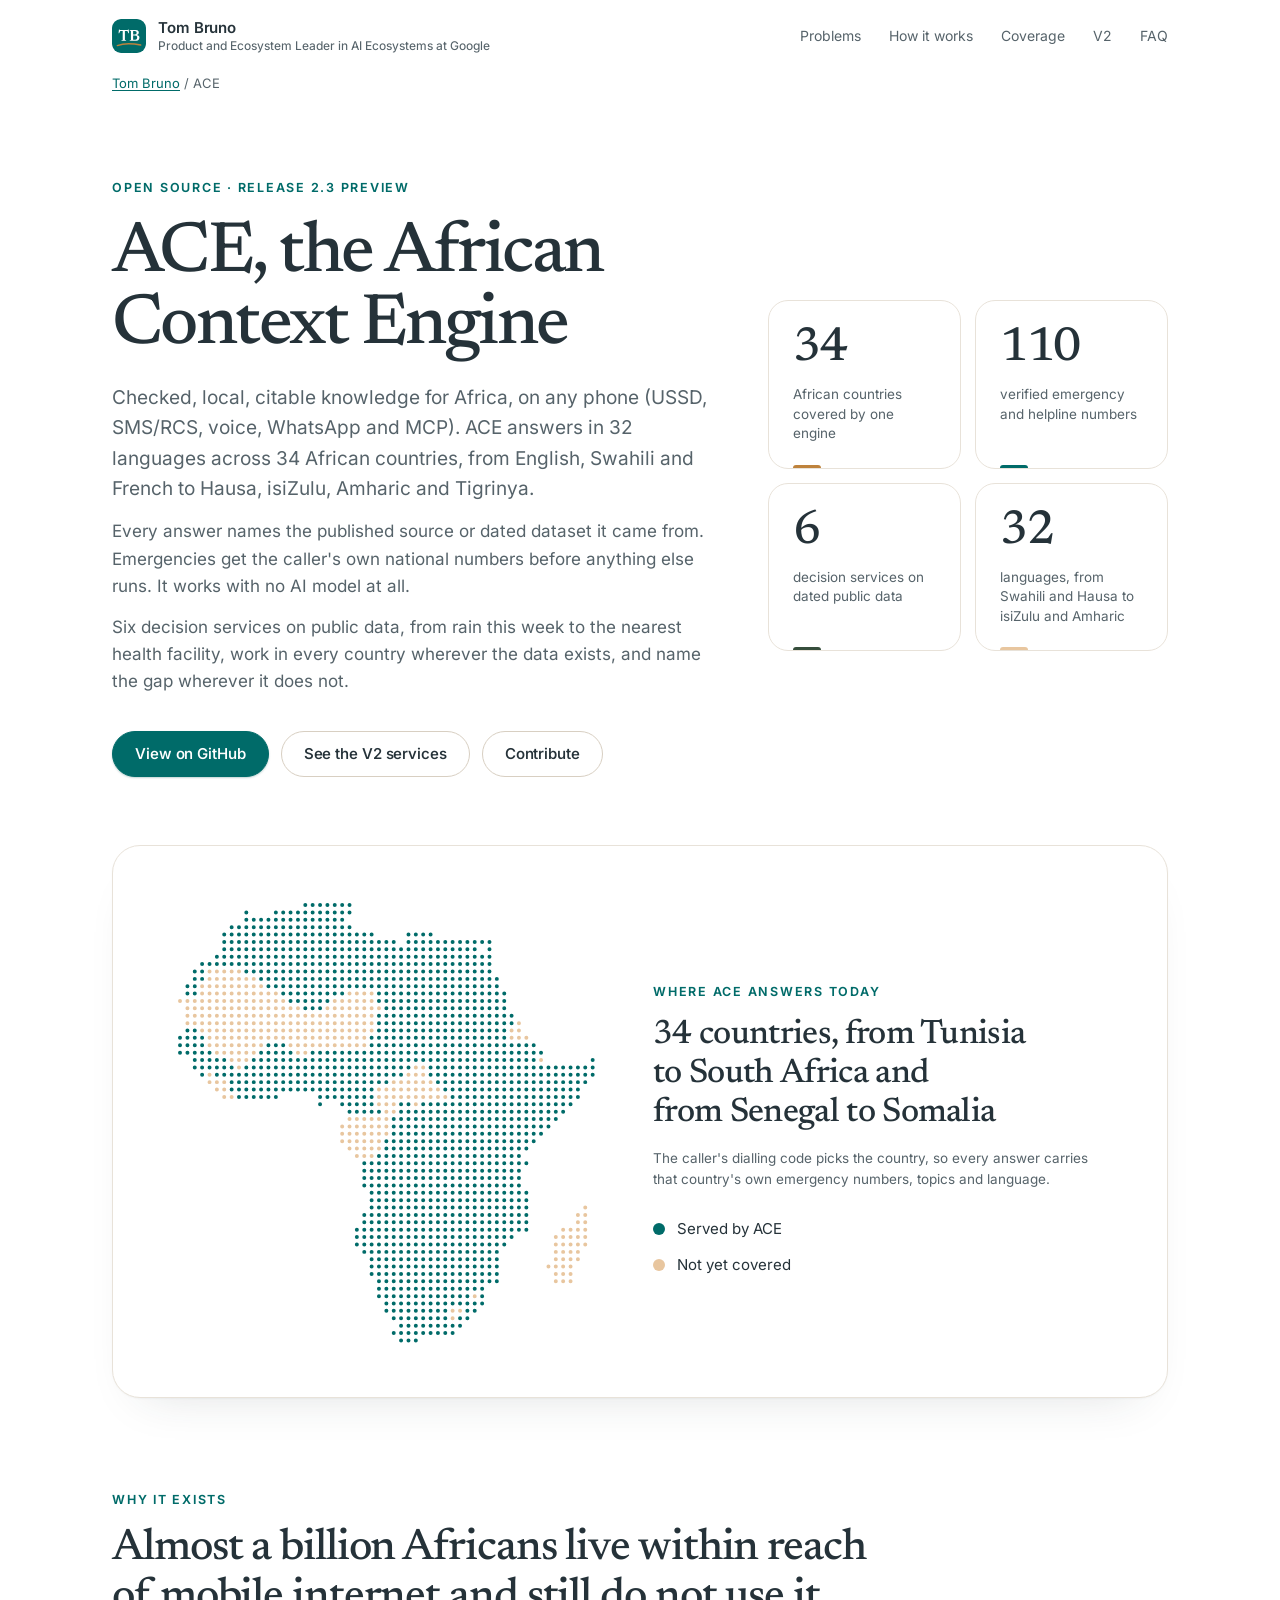
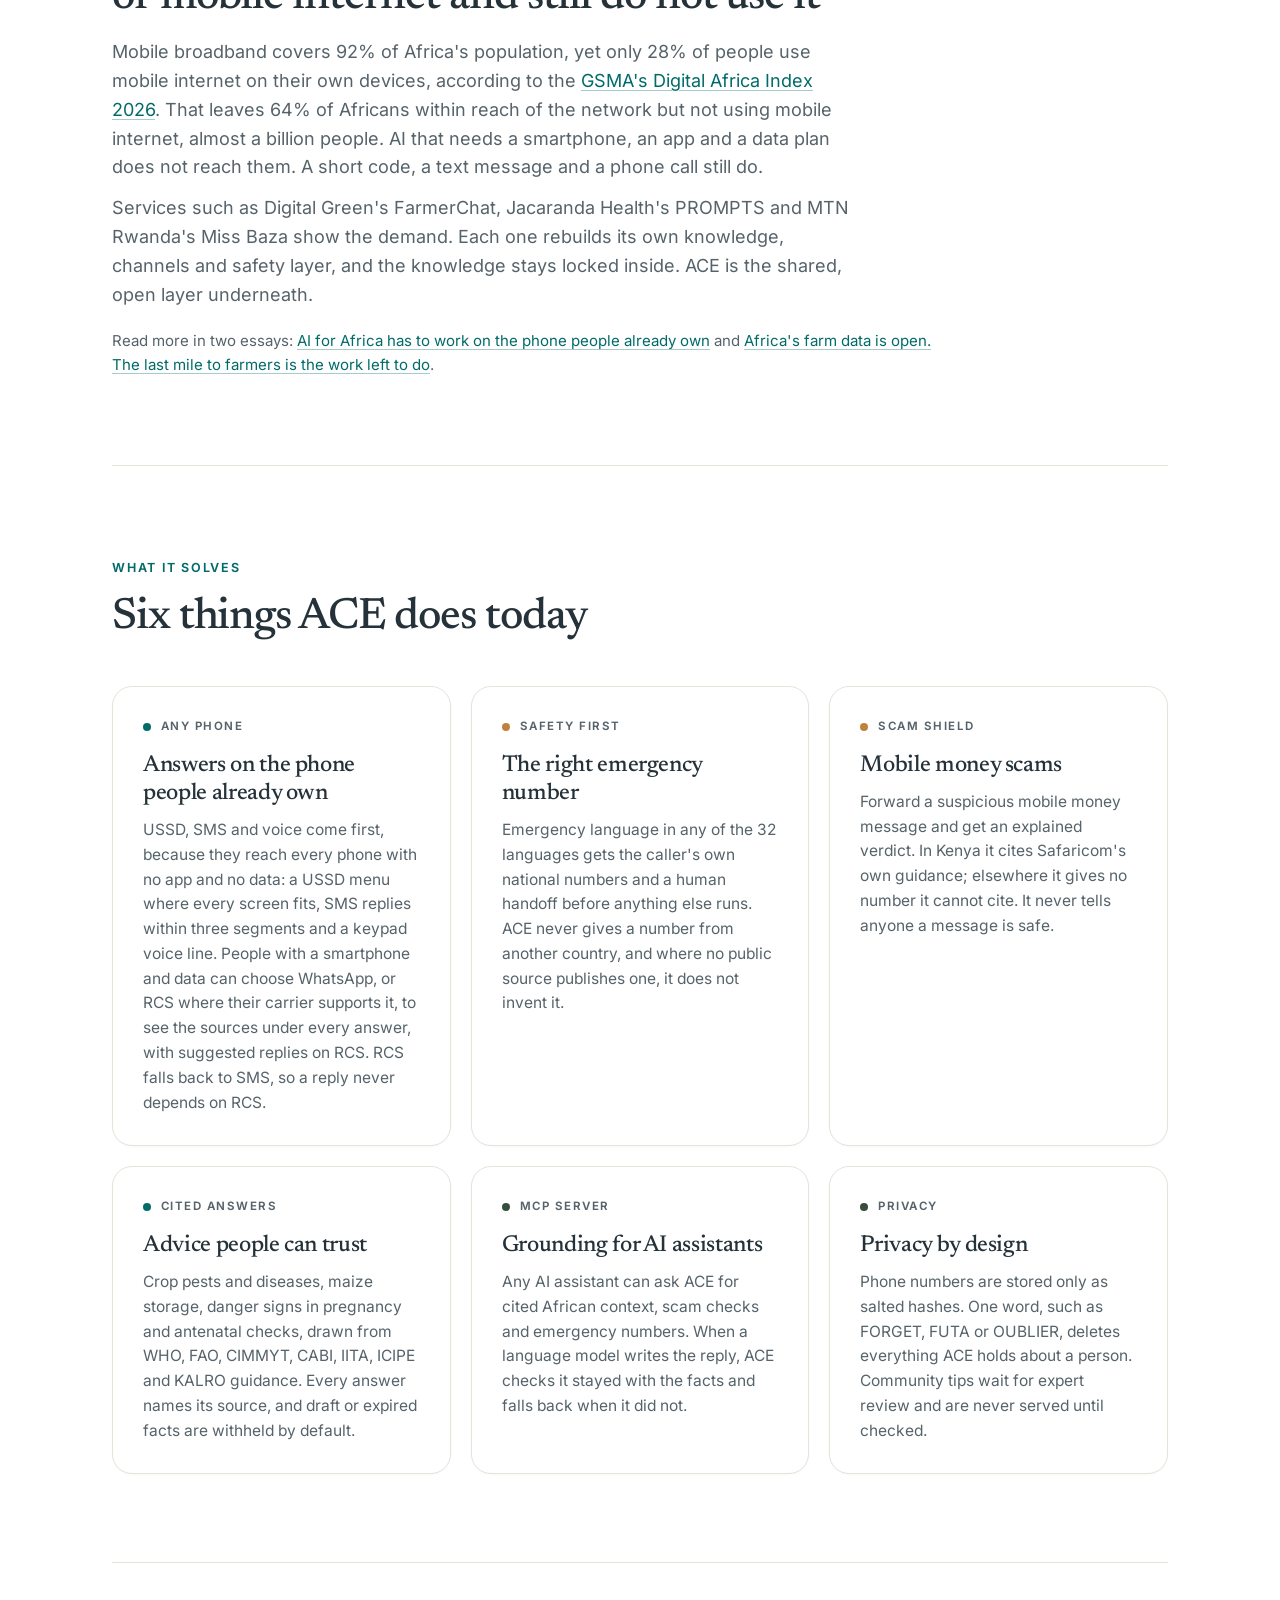
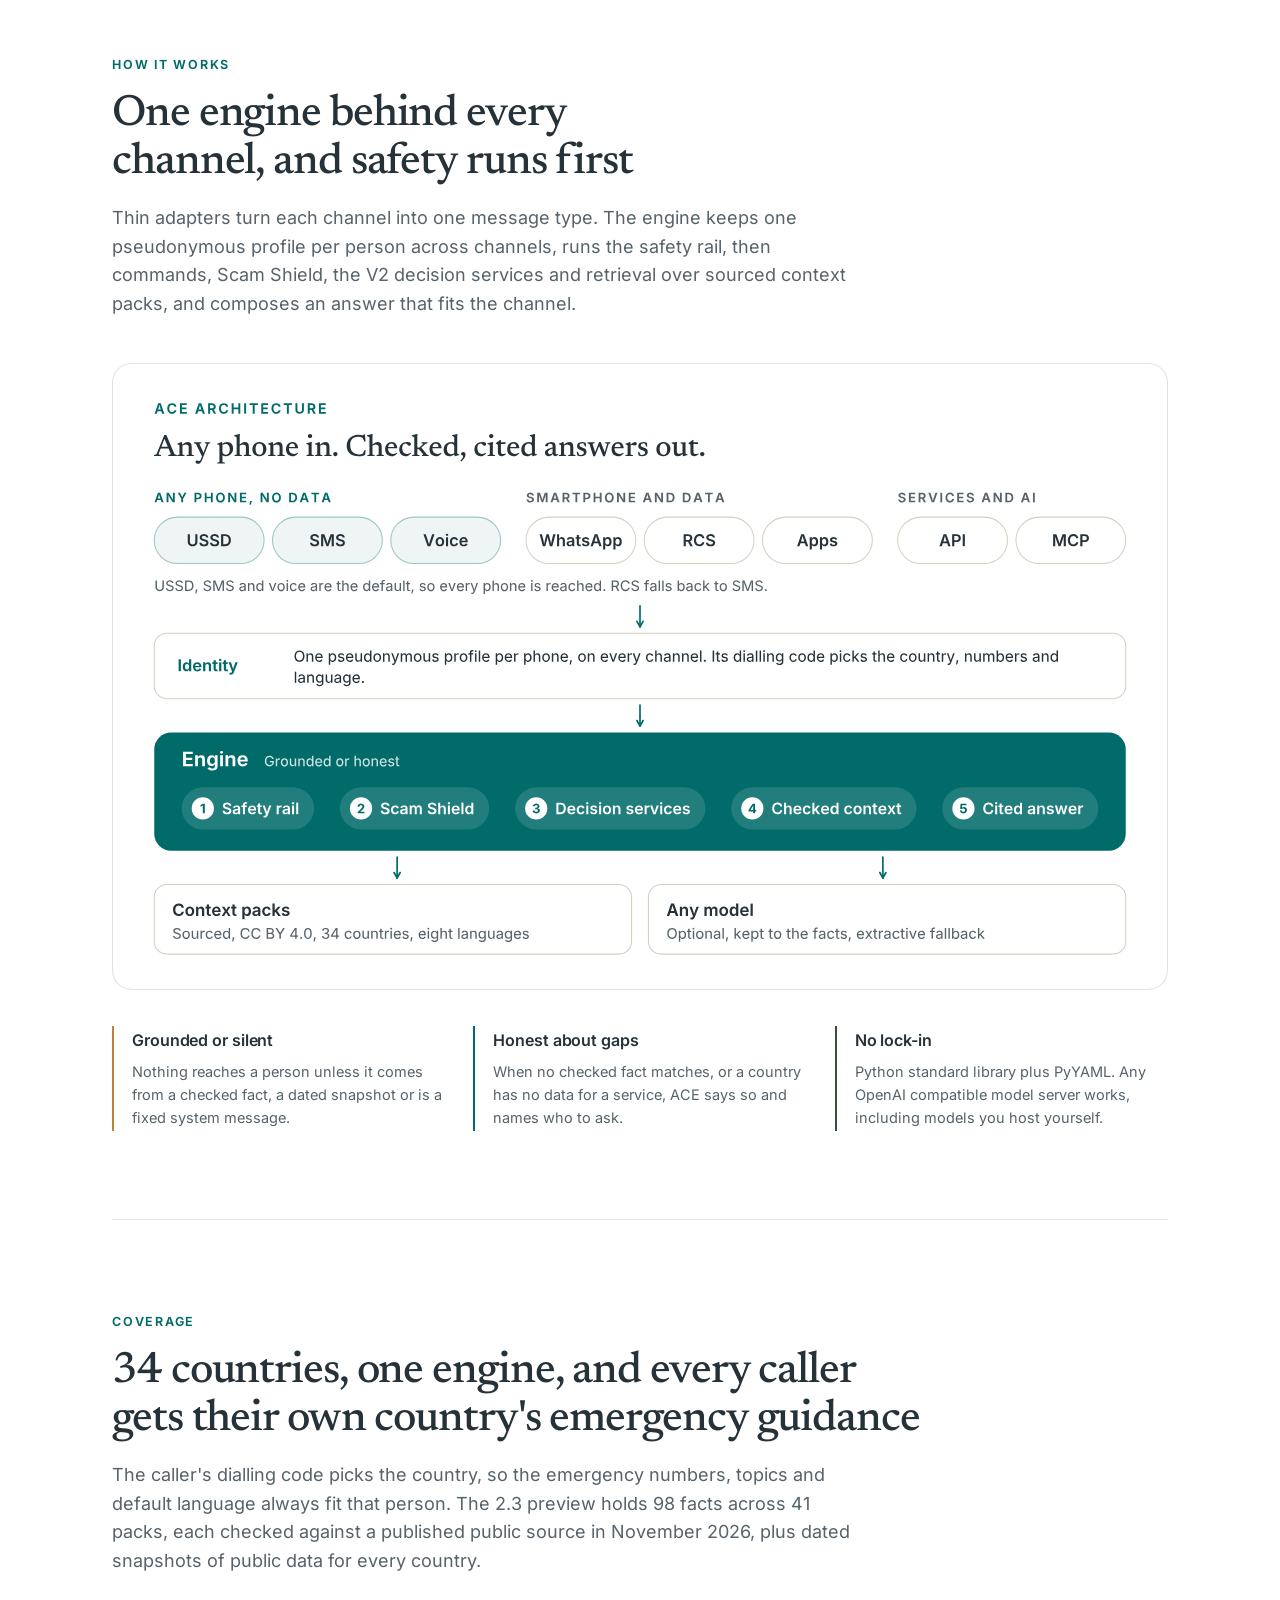
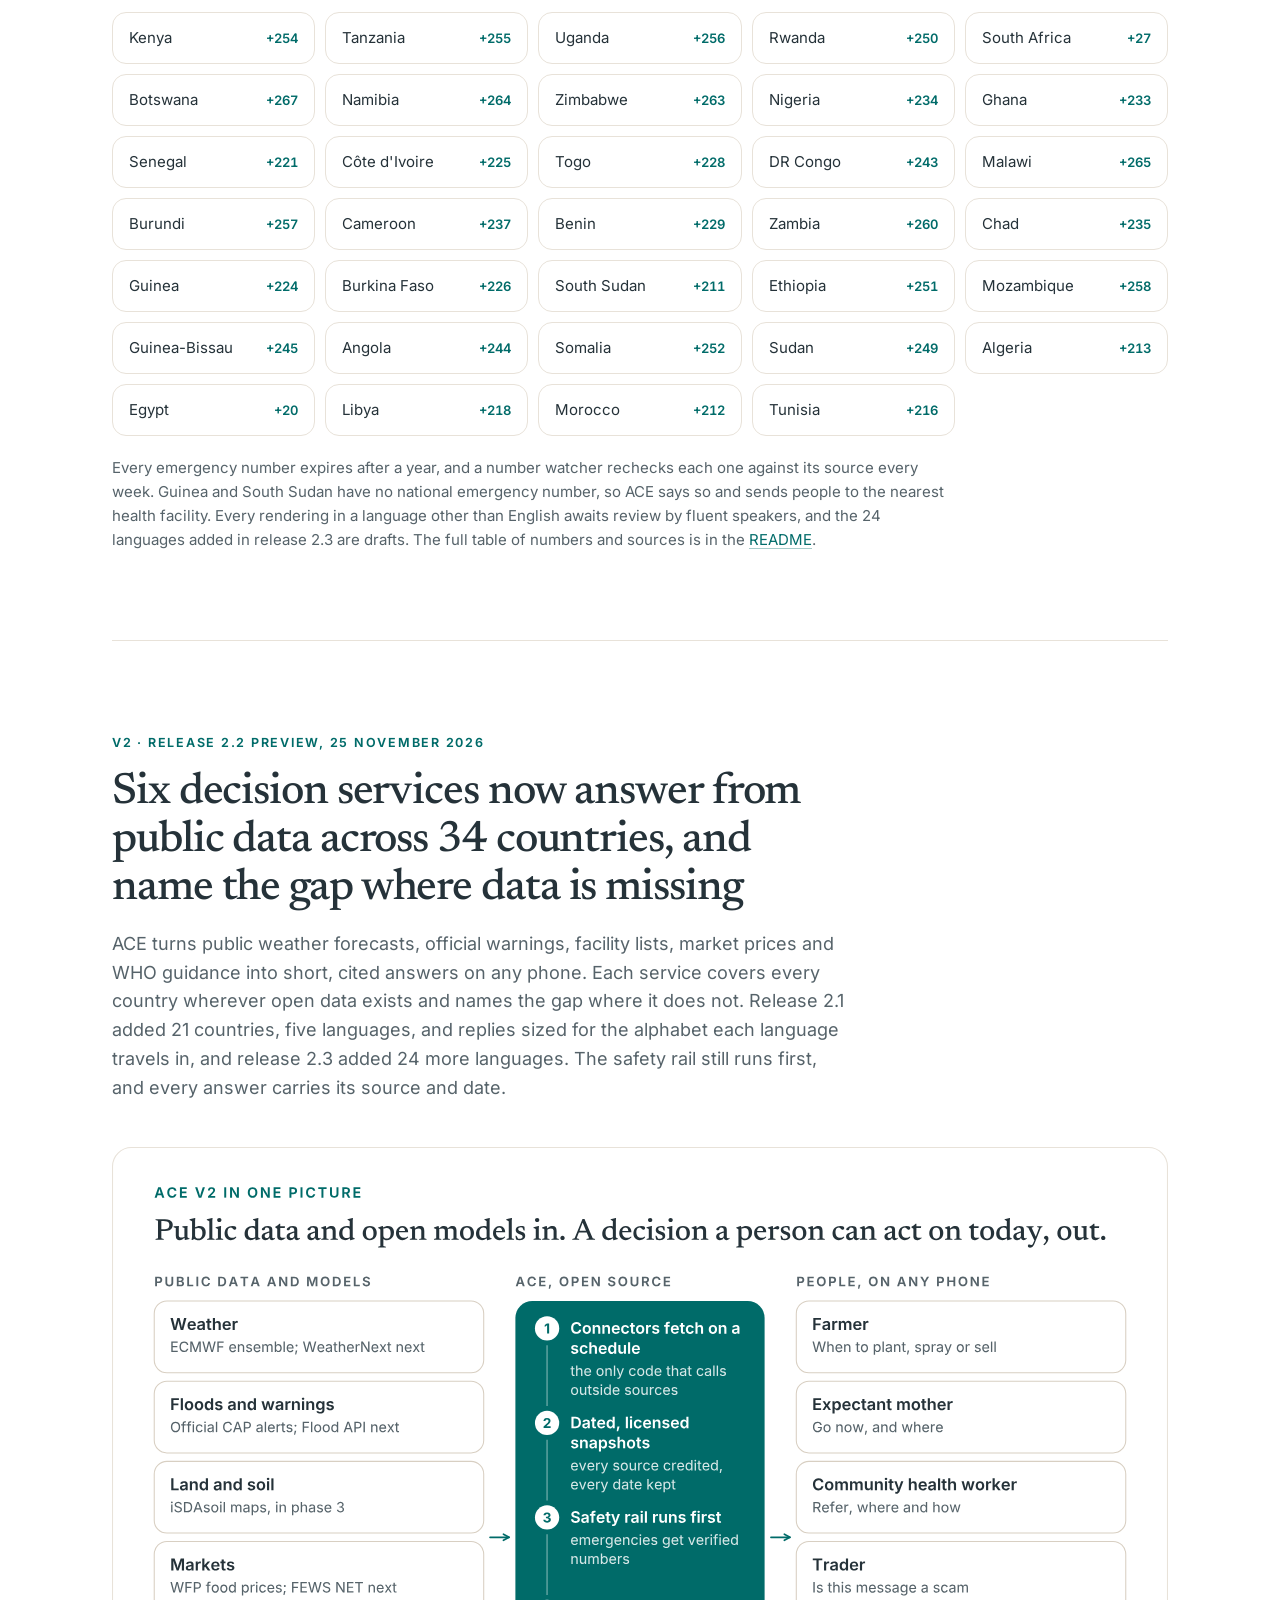
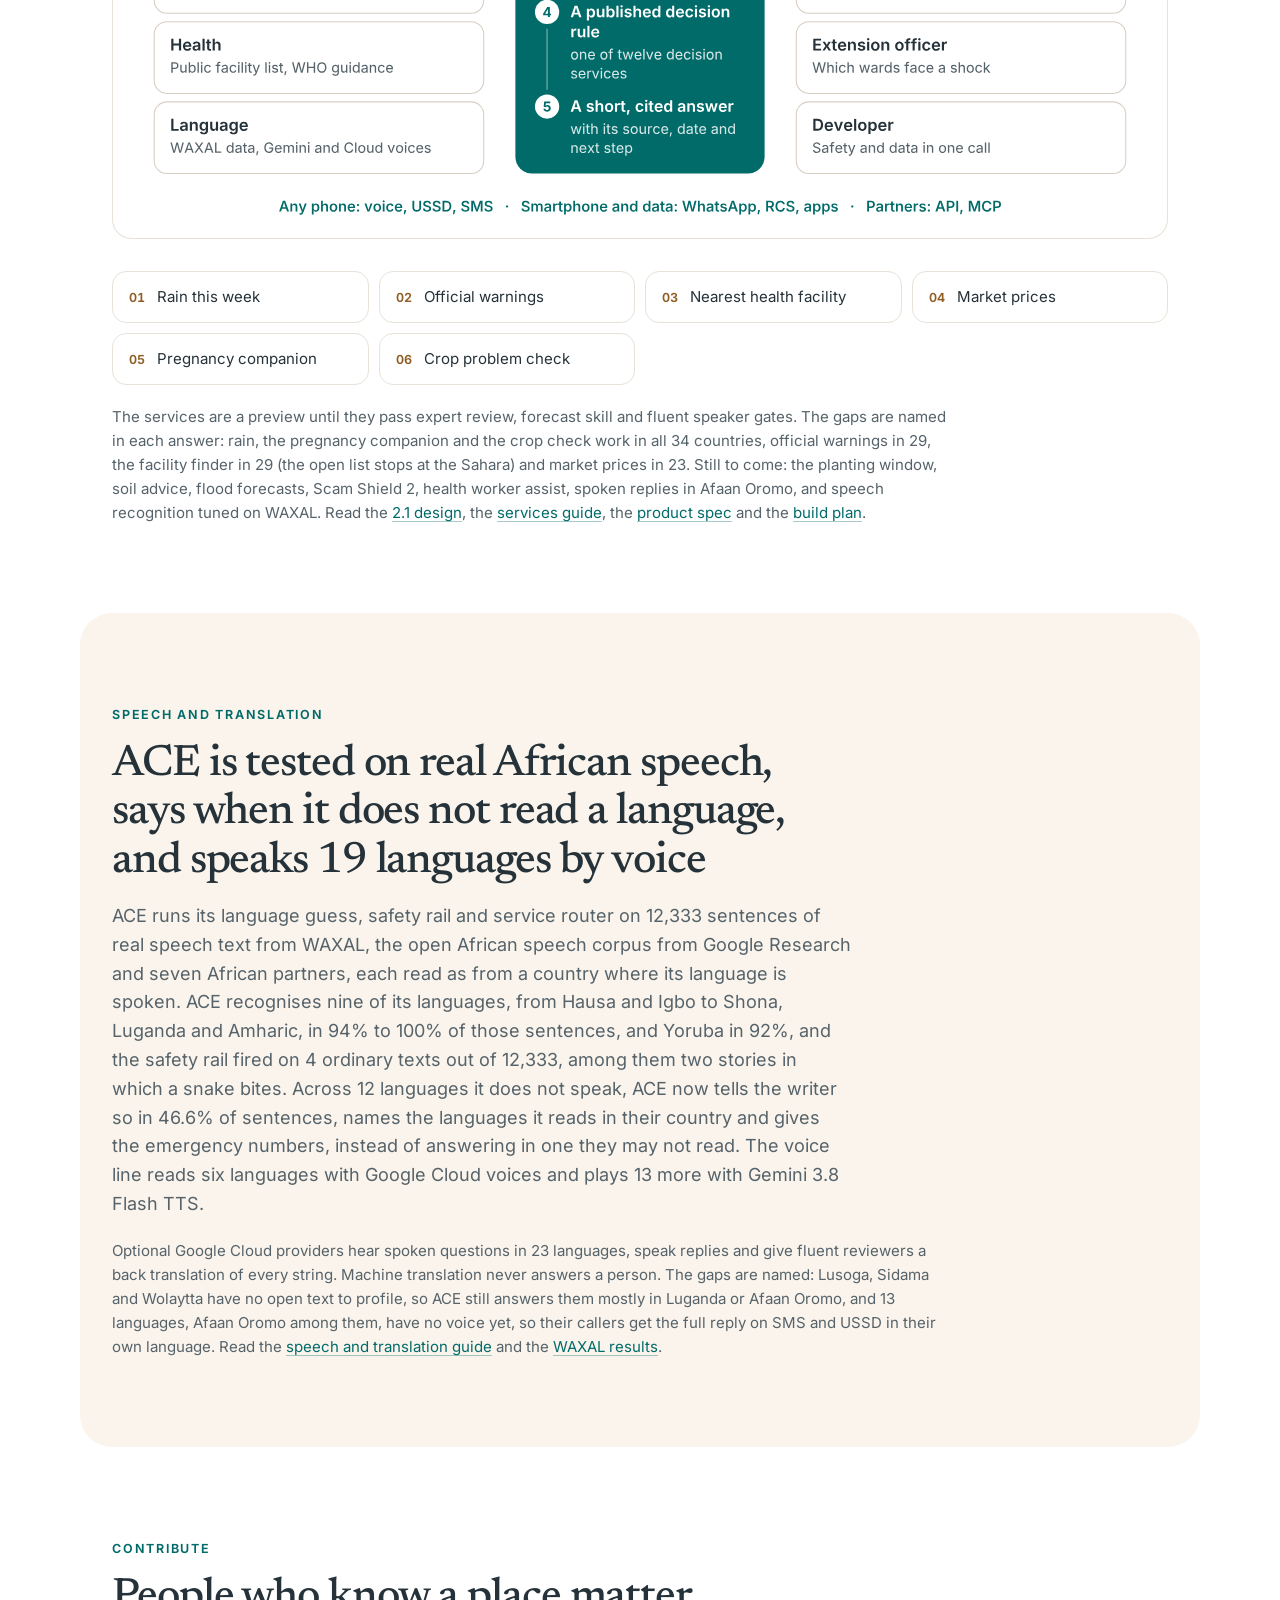
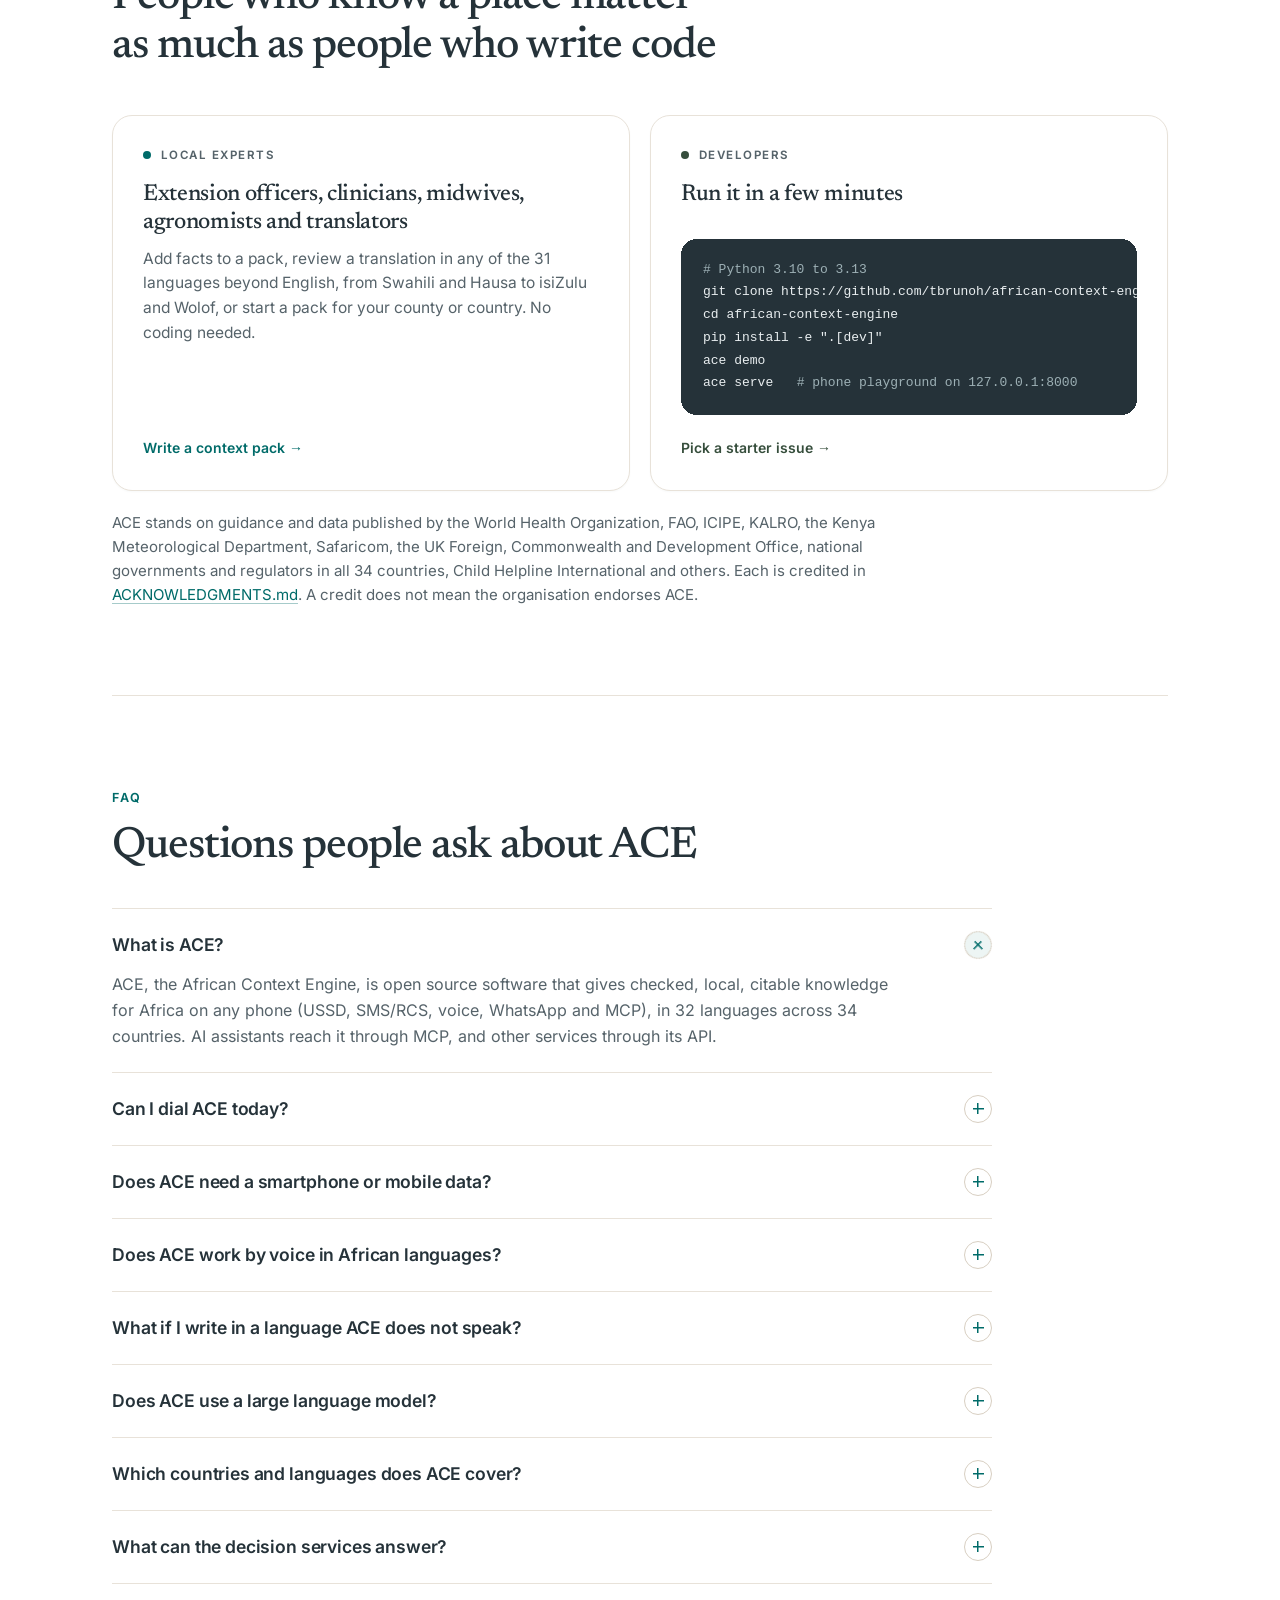
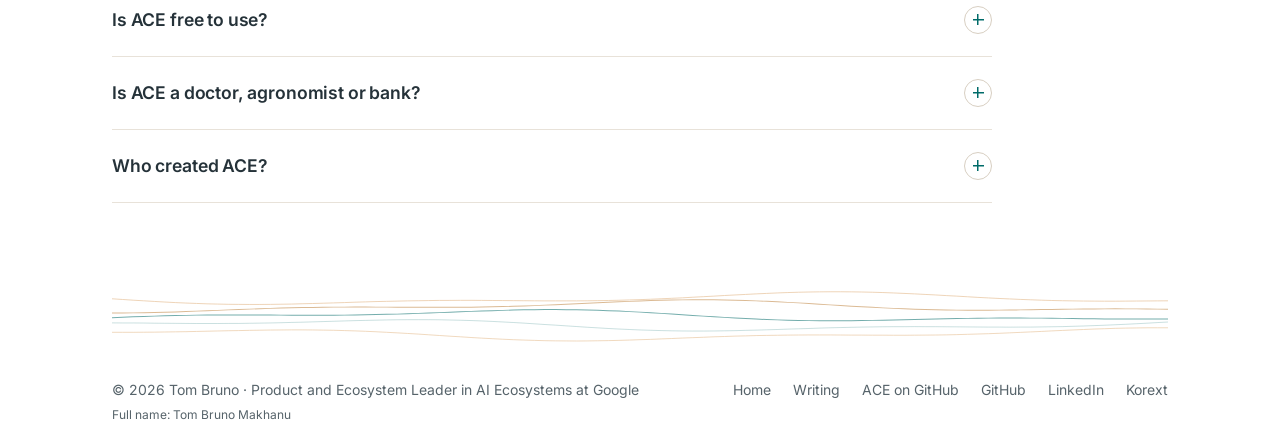
==== commit bba19130: "ACE page: release 2.3 preview" ====
--- a/ace/index.html
+++ b/ace/index.html
@@ -4,7 +4,7 @@
 <meta charset="utf-8">
 <meta name="viewport" content="width=device-width, initial-scale=1">
 <title>ACE, the African Context Engine: open source AI for Africa</title>
-<meta name="description" content="ACE gives checked, cited answers for Africa on any phone (USSD, SMS/RCS, voice, WhatsApp and MCP), in eight languages across 34 countries. Open source.">
+<meta name="description" content="ACE gives checked, cited answers for Africa on any phone (USSD, SMS/RCS, voice, WhatsApp and MCP), in 32 languages across 34 countries. Open source.">
 <meta name="author" content="Tom Bruno">
 <meta name="robots" content="index, follow, max-image-preview:large">
 <link rel="canonical" href="https://tbrunoh.github.io/ace/">
@@ -20,7 +20,7 @@
 <meta property="og:site_name" content="Tom Bruno">
 <meta property="og:locale" content="en_US">
 <meta property="og:title" content="ACE, the African Context Engine">
-<meta property="og:description" content="ACE gives checked, cited answers for Africa on any phone (USSD, SMS/RCS, voice, WhatsApp and MCP), in eight languages across 34 countries. Open source.">
+<meta property="og:description" content="ACE gives checked, cited answers for Africa on any phone (USSD, SMS/RCS, voice, WhatsApp and MCP), in 32 languages across 34 countries. Open source.">
 <meta property="og:url" content="https://tbrunoh.github.io/ace/">
 <meta property="og:image" content="https://tbrunoh.github.io/ace/og.png">
 <meta property="og:image:width" content="1200">
@@ -28,7 +28,7 @@
 <meta property="og:image:alt" content="ACE, the African Context Engine: checked, local, citable knowledge for Africa, on any phone">
 <meta name="twitter:card" content="summary_large_image">
 <meta name="twitter:title" content="ACE, the African Context Engine">
-<meta name="twitter:description" content="ACE gives checked, cited answers for Africa on any phone (USSD, SMS/RCS, voice, WhatsApp and MCP), in eight languages across 34 countries. Open source.">
+<meta name="twitter:description" content="ACE gives checked, cited answers for Africa on any phone (USSD, SMS/RCS, voice, WhatsApp and MCP), in 32 languages across 34 countries. Open source.">
 <meta name="twitter:image" content="https://tbrunoh.github.io/ace/og.png">
 <meta name="twitter:image:alt" content="ACE, the African Context Engine: checked, local, citable knowledge for Africa, on any phone">
 
@@ -41,10 +41,10 @@
       "@id": "https://tbrunoh.github.io/ace/#webpage",
       "url": "https://tbrunoh.github.io/ace/",
       "name": "ACE, the African Context Engine: open source AI for Africa",
-      "description": "ACE gives checked, cited answers for Africa on any phone (USSD, SMS/RCS, voice, WhatsApp and MCP), in eight languages across 34 countries. Open source.",
+      "description": "ACE gives checked, cited answers for Africa on any phone (USSD, SMS/RCS, voice, WhatsApp and MCP), in 32 languages across 34 countries. Open source.",
       "inLanguage": "en-US",
       "datePublished": "2026-11-24T13:00:00-08:00",
-      "dateModified": "2026-11-25T16:00:00-08:00",
+      "dateModified": "2026-11-26T22:45:00-08:00",
       "primaryImageOfPage": {
         "@type": "ImageObject",
         "url": "https://tbrunoh.github.io/ace/og.png",
@@ -87,11 +87,11 @@
       "@id": "https://github.com/tbrunoh/african-context-engine",
       "name": "ACE: the African Context Engine",
       "alternateName": "African Context Engine",
-      "description": "Checked, local, citable knowledge for Africa on any phone (USSD, SMS/RCS, voice, WhatsApp and MCP), with a safety rail, a Scam Shield and verified emergency numbers for 34 countries in English, Swahili, French, Portuguese, Arabic, Amharic, Afaan Oromo and Somali. Six decision services on dated public data cover every country wherever open data exists: rain this week, official warnings, nearest health facility, market prices, a pregnancy companion and a crop problem check. Release 2.1 preview added 21 countries and five languages. Release 2.2 preview added speech and translation, and Amharic and Somali on the voice line.",
+      "description": "Checked, local, citable knowledge for Africa on any phone (USSD, SMS/RCS, voice, WhatsApp and MCP), with a safety rail, a Scam Shield and verified emergency numbers for 34 countries in 32 languages, each offered in the countries that speak it. Six decision services on dated public data cover every country wherever open data exists: rain this week, official warnings, nearest health facility, market prices, a pregnancy companion and a crop problem check. Release 2.1 preview added 21 countries and five languages. Release 2.2 preview added speech and translation, and Amharic and Somali on the voice line; its third build, 2.2.0b3, shipped RCS with SMS fallback. Release 2.3 preview, 2.3.0b1, adds 24 languages, each offered in the countries that speak it.",
       "url": "https://github.com/tbrunoh/african-context-engine",
       "codeRepository": "https://github.com/tbrunoh/african-context-engine",
       "programmingLanguage": "Python",
-      "softwareVersion": "2.2.0b2",
+      "softwareVersion": "2.3.0b1",
       "license": "https://www.apache.org/licenses/LICENSE-2.0",
       "isAccessibleForFree": true,
       "keywords": "AI for Africa, USSD, SMS, RCS, voice, WhatsApp, MCP, emergency numbers, mobile money scams, fall armyworm, maternal health, Swahili, French, Portuguese, Arabic, Amharic, Afaan Oromo, Somali, public data, AI weather forecasts, early warnings, market prices, health facilities, antenatal care",
@@ -123,7 +123,7 @@
           "name": "What is ACE?",
           "acceptedAnswer": {
             "@type": "Answer",
-            "text": "ACE, the African Context Engine, is open source software that gives checked, local, citable knowledge for Africa on any phone (USSD, SMS/RCS, voice, WhatsApp and MCP), in eight languages across 34 countries. AI assistants reach it through MCP, and other services through its API."
+            "text": "ACE, the African Context Engine, is open source software that gives checked, local, citable knowledge for Africa on any phone (USSD, SMS/RCS, voice, WhatsApp and MCP), in 32 languages across 34 countries. AI assistants reach it through MCP, and other services through its API."
           }
         },
         {
@@ -139,7 +139,7 @@
           "name": "Does ACE need a smartphone or mobile data?",
           "acceptedAnswer": {
             "@type": "Answer",
-            "text": "No. USSD, SMS and voice are the default, because they reach any mobile phone with no app and no data plan. People with a smartphone and data can choose WhatsApp, or RCS where their carrier supports it, to see the sources under every answer, with suggested replies on RCS. RCS falls back to SMS, so a reply never depends on RCS; it is on the main branch and ships in the next release. Apps and web pages can also be built on the ACE API."
+            "text": "No. USSD, SMS and voice are the default, because they reach any mobile phone with no app and no data plan. People with a smartphone and data can choose WhatsApp, or RCS where their carrier supports it, to see the sources under every answer, with suggested replies on RCS. RCS falls back to SMS, so a reply never depends on RCS; it shipped in release 2.2.0b3 and is switched on country by country. Apps and web pages can also be built on the ACE API."
           }
         },
         {
@@ -147,7 +147,15 @@
           "name": "Does ACE work by voice in African languages?",
           "acceptedAnswer": {
             "@type": "Answer",
-            "text": "Yes, in seven of ACE's eight languages. The keypad voice line works on any phone. It reads English, Swahili, French, Portuguese and Arabic with Google Cloud voices, and plays Amharic and Somali audio made with Gemini TTS when the operator adds a Gemini API key. Afaan Oromo has no voice yet, so Oromo callers hear the next language of their country with a voice and get the full reply on SMS and USSD in Afaan Oromo. Spoken questions work through Google speech recognition where a model exists."
+            "text": "Yes, in 19 of ACE's 32 languages. The keypad voice line works on any phone. It reads English, Swahili, French, Portuguese, Arabic and Afrikaans with Google Cloud voices, and plays Amharic, Somali, Hausa, Igbo, Sesotho, Chichewa, Bemba, Kinyarwanda, Luganda, Lingala, Akan, Dyula and Tigrinya audio made with Gemini TTS when the operator adds a Gemini API key. Afaan Oromo, Yoruba, isiZulu and ten other languages have no voice yet, so those callers hear the next language of their country with a voice and get the full reply on SMS and USSD in their own language. Spoken questions work through Google speech recognition in 23 languages."
+          }
+        },
+        {
+          "@type": "Question",
+          "name": "What if I write in a language ACE does not speak?",
+          "acceptedAnswer": {
+            "@type": "Answer",
+            "text": "ACE tells you. It compares each message with letter profiles of its 32 languages and of 49 languages it does not speak, such as Gikuyu, Dholuo, Dagbani and Malagasy. A message plainly in one of those gets a short reply, in your country's language, that ACE does not read this language yet, which languages it does read there, and your country's emergency numbers. Names, place names and links are left out before ACE judges, English is read in every country, ACE languages written from a neighbouring country are read, and emergencies ACE recognises still get the emergency reply first. On real speech from WAXAL, ACE says so for 46.6% of sentences in 12 languages it does not speak, and turns away at most 0.5% of any of its own languages where it offers them."
           }
         },
         {
@@ -163,7 +171,7 @@
           "name": "Which countries and languages does ACE cover?",
           "acceptedAnswer": {
             "@type": "Answer",
-            "text": "34 countries: Kenya, Tanzania, Uganda, Rwanda, South Africa, Botswana, Namibia, Zimbabwe, Nigeria, Ghana, Senegal, Côte d'Ivoire, Togo, DR Congo, Malawi, Burundi, Cameroon, Benin, Zambia, Chad, Guinea, Burkina Faso, South Sudan, Ethiopia, Mozambique, Guinea-Bissau, Angola, Somalia, Sudan, Algeria, Egypt, Libya, Morocco and Tunisia. Eight languages: English, Swahili, French, Portuguese, Arabic, Amharic, Afaan Oromo and Somali. V2 plans voice in Hausa and Yoruba as well."
+            "text": "34 countries: Kenya, Tanzania, Uganda, Rwanda, South Africa, Botswana, Namibia, Zimbabwe, Nigeria, Ghana, Senegal, Côte d'Ivoire, Togo, DR Congo, Malawi, Burundi, Cameroon, Benin, Zambia, Chad, Guinea, Burkina Faso, South Sudan, Ethiopia, Mozambique, Guinea-Bissau, Angola, Somalia, Sudan, Algeria, Egypt, Libya, Morocco and Tunisia. 32 languages, each offered in the countries that speak it: English, Swahili, French, Portuguese, Arabic, Amharic, Afaan Oromo, Somali, Hausa, Yoruba, Igbo, Nigerian Pidgin, isiZulu, isiXhosa, Afrikaans, Sesotho, Setswana, Xitsonga, Shona, Chichewa, Bemba, Kinyarwanda, Kirundi, Luganda, Lingala, Akan, Ewe, Wolof, Dyula, Mooré, Pular and Tigrinya."
           }
         },
         {
@@ -179,7 +187,7 @@
           "name": "Is ACE free to use?",
           "acceptedAnswer": {
             "@type": "Answer",
-            "text": "Yes. The code is under the Apache License 2.0 and the open context packs are under CC BY 4.0. Third party sources keep their own rights, and each is credited."
+            "text": "Yes. The code is under the Apache License 2.0, the open context packs under CC BY 4.0, the language profiles under CC BY-SA 4.0 because they are built in part from FLORES-200, and place data from OpenStreetMap under the ODbL. Third party sources keep their own rights, and each is credited."
           }
         },
         {
@@ -223,9 +231,9 @@
 
   <header class="hero" id="top">
     <div>
-      <div class="eyebrow rise">Open source · Release 2.2 preview</div>
+      <div class="eyebrow rise">Open source · Release 2.3 preview</div>
       <h1 class="rise d1 compact">ACE, the African Context Engine</h1>
-      <p class="lede">Checked, local, citable knowledge for Africa, on any phone (USSD, SMS/RCS, voice, WhatsApp and MCP). ACE answers in eight languages across 34 African countries: English, Swahili, French, Portuguese, Arabic, Amharic, Afaan Oromo and Somali.</p>
+      <p class="lede">Checked, local, citable knowledge for Africa, on any phone (USSD, SMS/RCS, voice, WhatsApp and MCP). ACE answers in 32 languages across 34 African countries, from English, Swahili and French to Hausa, isiZulu, Amharic and Tigrinya.</p>
       <p class="lede">Every answer names the published source or dated dataset it came from. Emergencies get the caller's own national numbers before anything else runs. It works with no AI model at all.</p>
       <p class="lede">Six decision services on public data, from rain this week to the nearest health facility, work in every country wherever the data exists, and name the gap wherever it does not.</p>
       <div class="cta">
@@ -234,11 +242,11 @@
         <a class="btn" href="#contribute">Contribute</a>
       </div>
     </div>
-    <div class="stats rise d2" aria-label="ACE release 2.2 preview at a glance">
+    <div class="stats rise d2" aria-label="ACE release 2.3 preview at a glance">
       <div class="stat"><b>34</b><span>African countries covered by one engine</span></div>
       <div class="stat"><b>110</b><span>verified emergency and helpline numbers</span></div>
       <div class="stat"><b>6</b><span>decision services on dated public data</span></div>
-      <div class="stat"><b>8</b><span>languages, from Swahili and French to Arabic and Amharic</span></div>
+      <div class="stat"><b>32</b><span>languages, from Swahili and Hausa to isiZulu and Amharic</span></div>
     </div>
   </header>
   <figure class="panel coverage rise d3">
@@ -271,7 +279,7 @@
       <div class="card">
         <span class="tag t-gold">Safety first</span>
         <h3>The right emergency number</h3>
-        <p>Emergency language in any of the eight languages gets the caller's own national numbers and a human handoff before anything else runs. ACE never gives a number from another country, and where no public source publishes one, it does not invent it.</p>
+        <p>Emergency language in any of the 32 languages gets the caller's own national numbers and a human handoff before anything else runs. ACE never gives a number from another country, and where no public source publishes one, it does not invent it.</p>
       </div>
       <div class="card">
         <span class="tag t-gold">Scam Shield</span>
@@ -313,7 +321,7 @@
   <section id="coverage" aria-labelledby="coverage-h">
     <div class="eyebrow">Coverage</div>
     <h2 id="coverage-h">34 countries, one engine, and every caller gets their own country's emergency guidance</h2>
-    <p class="intro">The caller's dialling code picks the country, so the emergency numbers, topics and default language always fit that person. The 2.2 preview holds 98 facts across 41 packs, each checked against a published public source in November 2026, plus dated snapshots of public data for every country.</p>
+    <p class="intro">The caller's dialling code picks the country, so the emergency numbers, topics and default language always fit that person. The 2.3 preview holds 98 facts across 41 packs, each checked against a published public source in November 2026, plus dated snapshots of public data for every country.</p>
     <ul class="countries">
       <li>Kenya <span>+254</span></li>
       <li>Tanzania <span>+255</span></li>
@@ -350,13 +358,13 @@
       <li>Morocco <span>+212</span></li>
       <li>Tunisia <span>+216</span></li>
     </ul>
-    <p class="note">Every emergency number expires after a year, and a number watcher rechecks each one against its source every week. Guinea and South Sudan have no national emergency number, so ACE says so and sends people to the nearest health facility. The Swahili and French renderings, and everything in Portuguese, Arabic, Amharic, Afaan Oromo and Somali, await review by fluent speakers. The full table of numbers and sources is in the <a href="https://github.com/tbrunoh/african-context-engine#coverage-34-countries">README</a>.</p>
+    <p class="note">Every emergency number expires after a year, and a number watcher rechecks each one against its source every week. Guinea and South Sudan have no national emergency number, so ACE says so and sends people to the nearest health facility. Every rendering in a language other than English awaits review by fluent speakers, and the 24 languages added in release 2.3 are drafts. The full table of numbers and sources is in the <a href="https://github.com/tbrunoh/african-context-engine#coverage-34-countries">README</a>.</p>
   </section>
 
   <section id="v2" aria-labelledby="v2-h">
     <div class="eyebrow">V2 · Release 2.2 preview, 25 November 2026</div>
     <h2 id="v2-h">Six decision services now answer from public data across 34 countries, and name the gap where data is missing</h2>
-    <p class="intro">ACE turns public weather forecasts, official warnings, facility lists, market prices and WHO guidance into short, cited answers on any phone. Each service covers every country wherever open data exists and names the gap where it does not. Release 2.1 added 21 countries, five languages, and replies sized for the alphabet each language travels in. The safety rail still runs first, and every answer carries its source and date.</p>
+    <p class="intro">ACE turns public weather forecasts, official warnings, facility lists, market prices and WHO guidance into short, cited answers on any phone. Each service covers every country wherever open data exists and names the gap where it does not. Release 2.1 added 21 countries, five languages, and replies sized for the alphabet each language travels in, and release 2.3 added 24 more languages. The safety rail still runs first, and every answer carries its source and date.</p>
     <figure>
       <img src="/ace/v2.svg" alt="ACE V2 in one picture: public data and open models go in; ACE fetches them into dated snapshots, runs the safety rail first and applies a published decision rule; people get a short, cited answer on any phone" width="1000" height="656" loading="lazy">
     </figure>
@@ -372,10 +380,10 @@
   </section>
 
   <section id="speech" class="warm" aria-labelledby="speech-h">
-    <div class="eyebrow">Release 2.2 preview · Speech and translation</div>
-    <h2 id="speech-h">ACE is tested on transcripts of real African speech, and its voice line speaks Amharic and Somali</h2>
-    <p class="intro">Release 2.2 runs ACE's language guess, safety rail and service router on 12,333 sentences of real speech text from WAXAL, the open African speech corpus from Google Research and seven African partners. ACE recognises Amharic, Swahili and Afaan Oromo in 93% to 100% of those sentences, and the safety rail fired on 3 ordinary sentences out of 12,333. The voice line reads English, Swahili, French, Portuguese and Arabic with Google Cloud voices, and plays Amharic and Somali audio made with Gemini 3.8 Flash TTS. No Google model speaks Afaan Oromo yet, so Oromo callers get the full reply on SMS and USSD in their own language.</p>
-    <p class="note">Optional Google Cloud providers hear spoken questions with Chirp 3, speak replies and give fluent reviewers a back translation of every string. Machine translation never answers a person. The gap is named: across 23 languages it does not speak, ACE still mistakes an average of 45.8% of sentences for one of its own languages, most often Swahili, down from 54.0%. Read the <a href="https://github.com/tbrunoh/african-context-engine/blob/main/docs/speech.md">speech and translation guide</a> and the <a href="https://github.com/tbrunoh/african-context-engine/blob/main/benchmark/results/waxal.md">WAXAL results</a>.</p>
+    <div class="eyebrow">Speech and translation</div>
+    <h2 id="speech-h">ACE is tested on real African speech, says when it does not read a language, and speaks 19 languages by voice</h2>
+    <p class="intro">ACE runs its language guess, safety rail and service router on 12,333 sentences of real speech text from WAXAL, the open African speech corpus from Google Research and seven African partners, each read as from a country where its language is spoken. ACE recognises nine of its languages, from Hausa and Igbo to Shona, Luganda and Amharic, in 94% to 100% of those sentences, and Yoruba in 92%, and the safety rail fired on 4 ordinary texts out of 12,333, among them two stories in which a snake bites. Across 12 languages it does not speak, ACE now tells the writer so in 46.6% of sentences, names the languages it reads in their country and gives the emergency numbers, instead of answering in one they may not read. The voice line reads six languages with Google Cloud voices and plays 13 more with Gemini 3.8 Flash TTS.</p>
+    <p class="note">Optional Google Cloud providers hear spoken questions in 23 languages, speak replies and give fluent reviewers a back translation of every string. Machine translation never answers a person. The gaps are named: Lusoga, Sidama and Wolaytta have no open text to profile, so ACE still answers them mostly in Luganda or Afaan Oromo, and 13 languages, Afaan Oromo among them, have no voice yet, so their callers get the full reply on SMS and USSD in their own language. Read the <a href="https://github.com/tbrunoh/african-context-engine/blob/main/docs/speech.md">speech and translation guide</a> and the <a href="https://github.com/tbrunoh/african-context-engine/blob/main/benchmark/results/waxal.md">WAXAL results</a>.</p>
   </section>
 
   <section id="contribute" aria-labelledby="contribute-h">
@@ -385,7 +393,7 @@
       <div class="card">
         <span class="tag t-tide">Local experts</span>
         <h3>Extension officers, clinicians, midwives, agronomists and translators</h3>
-        <p>Add facts to a pack, review a translation in Swahili, French, Portuguese, Arabic, Amharic, Afaan Oromo or Somali, or start a pack for your county or country. No coding needed.</p>
+        <p>Add facts to a pack, review a translation in any of the 31 languages beyond English, from Swahili and Hausa to isiZulu and Wolof, or start a pack for your county or country. No coding needed.</p>
         <a class="go t-tide" href="https://github.com/tbrunoh/african-context-engine/blob/main/docs/context-packs.md">Write a context pack →</a>
       </div>
       <div class="card">
@@ -409,7 +417,7 @@
     <div class="faq">
       <details open>
         <summary>What is ACE?</summary>
-        <p>ACE, the African Context Engine, is open source software that gives checked, local, citable knowledge for Africa on any phone (USSD, SMS/RCS, voice, WhatsApp and MCP), in eight languages across 34 countries. AI assistants reach it through MCP, and other services through its API.</p>
+        <p>ACE, the African Context Engine, is open source software that gives checked, local, citable knowledge for Africa on any phone (USSD, SMS/RCS, voice, WhatsApp and MCP), in 32 languages across 34 countries. AI assistants reach it through MCP, and other services through its API.</p>
       </details>
       <details>
         <summary>Can I dial ACE today?</summary>
@@ -417,11 +425,15 @@
       </details>
       <details>
         <summary>Does ACE need a smartphone or mobile data?</summary>
-        <p>No. USSD, SMS and voice are the default, because they reach any mobile phone with no app and no data plan. People with a smartphone and data can choose WhatsApp, or RCS where their carrier supports it, to see the sources under every answer, with suggested replies on RCS. RCS falls back to SMS, so a reply never depends on RCS; it is on the main branch and ships in the next release. Apps and web pages can also be built on the ACE API.</p>
+        <p>No. USSD, SMS and voice are the default, because they reach any mobile phone with no app and no data plan. People with a smartphone and data can choose WhatsApp, or RCS where their carrier supports it, to see the sources under every answer, with suggested replies on RCS. RCS falls back to SMS, so a reply never depends on RCS; it shipped in release 2.2.0b3 and is switched on country by country. Apps and web pages can also be built on the ACE API.</p>
       </details>
       <details>
         <summary>Does ACE work by voice in African languages?</summary>
-        <p>Yes, in seven of ACE's eight languages. The keypad voice line works on any phone. It reads English, Swahili, French, Portuguese and Arabic with Google Cloud voices, and plays Amharic and Somali audio made with Gemini TTS when the operator adds a Gemini API key. Afaan Oromo has no voice yet, so Oromo callers hear the next language of their country with a voice and get the full reply on SMS and USSD in Afaan Oromo. Spoken questions work through Google speech recognition where a model exists.</p>
+        <p>Yes, in 19 of ACE's 32 languages. The keypad voice line works on any phone. It reads English, Swahili, French, Portuguese, Arabic and Afrikaans with Google Cloud voices, and plays Amharic, Somali, Hausa, Igbo, Sesotho, Chichewa, Bemba, Kinyarwanda, Luganda, Lingala, Akan, Dyula and Tigrinya audio made with Gemini TTS when the operator adds a Gemini API key. Afaan Oromo, Yoruba, isiZulu and ten other languages have no voice yet, so those callers hear the next language of their country with a voice and get the full reply on SMS and USSD in their own language. Spoken questions work through Google speech recognition in 23 languages.</p>
+      </details>
+      <details>
+        <summary>What if I write in a language ACE does not speak?</summary>
+        <p>ACE tells you. It compares each message with letter profiles of its 32 languages and of 49 languages it does not speak, such as Gikuyu, Dholuo, Dagbani and Malagasy. A message plainly in one of those gets a short reply, in your country's language, that ACE does not read this language yet, which languages it does read there, and your country's emergency numbers. Names, place names and links are left out before ACE judges, English is read in every country, ACE languages written from a neighbouring country are read, and emergencies ACE recognises still get the emergency reply first. On real speech from WAXAL, ACE says so for 46.6% of sentences in 12 languages it does not speak, and turns away at most 0.5% of any of its own languages where it offers them.</p>
       </details>
       <details>
         <summary>Does ACE use a large language model?</summary>
@@ -429,7 +441,7 @@
       </details>
       <details>
         <summary>Which countries and languages does ACE cover?</summary>
-        <p>34 countries: Kenya, Tanzania, Uganda, Rwanda, South Africa, Botswana, Namibia, Zimbabwe, Nigeria, Ghana, Senegal, Côte d'Ivoire, Togo, DR Congo, Malawi, Burundi, Cameroon, Benin, Zambia, Chad, Guinea, Burkina Faso, South Sudan, Ethiopia, Mozambique, Guinea-Bissau, Angola, Somalia, Sudan, Algeria, Egypt, Libya, Morocco and Tunisia. Eight languages: English, Swahili, French, Portuguese, Arabic, Amharic, Afaan Oromo and Somali. V2 plans voice in Hausa and Yoruba as well.</p>
+        <p>34 countries: Kenya, Tanzania, Uganda, Rwanda, South Africa, Botswana, Namibia, Zimbabwe, Nigeria, Ghana, Senegal, Côte d'Ivoire, Togo, DR Congo, Malawi, Burundi, Cameroon, Benin, Zambia, Chad, Guinea, Burkina Faso, South Sudan, Ethiopia, Mozambique, Guinea-Bissau, Angola, Somalia, Sudan, Algeria, Egypt, Libya, Morocco and Tunisia. 32 languages, each offered in the countries that speak it: English, Swahili, French, Portuguese, Arabic, Amharic, Afaan Oromo, Somali, Hausa, Yoruba, Igbo, Nigerian Pidgin, isiZulu, isiXhosa, Afrikaans, Sesotho, Setswana, Xitsonga, Shona, Chichewa, Bemba, Kinyarwanda, Kirundi, Luganda, Lingala, Akan, Ewe, Wolof, Dyula, Mooré, Pular and Tigrinya.</p>
       </details>
       <details>
         <summary>What can the decision services answer?</summary>
@@ -437,7 +449,7 @@
       </details>
       <details>
         <summary>Is ACE free to use?</summary>
-        <p>Yes. The code is under the Apache License 2.0 and the open context packs are under CC BY 4.0. Third party sources keep their own rights, and each is credited.</p>
+        <p>Yes. The code is under the Apache License 2.0, the open context packs under CC BY 4.0, the language profiles under CC BY-SA 4.0 because they are built in part from FLORES-200, and place data from OpenStreetMap under the ODbL. Third party sources keep their own rights, and each is credited.</p>
       </details>
       <details>
         <summary>Is ACE a doctor, agronomist or bank?</summary>
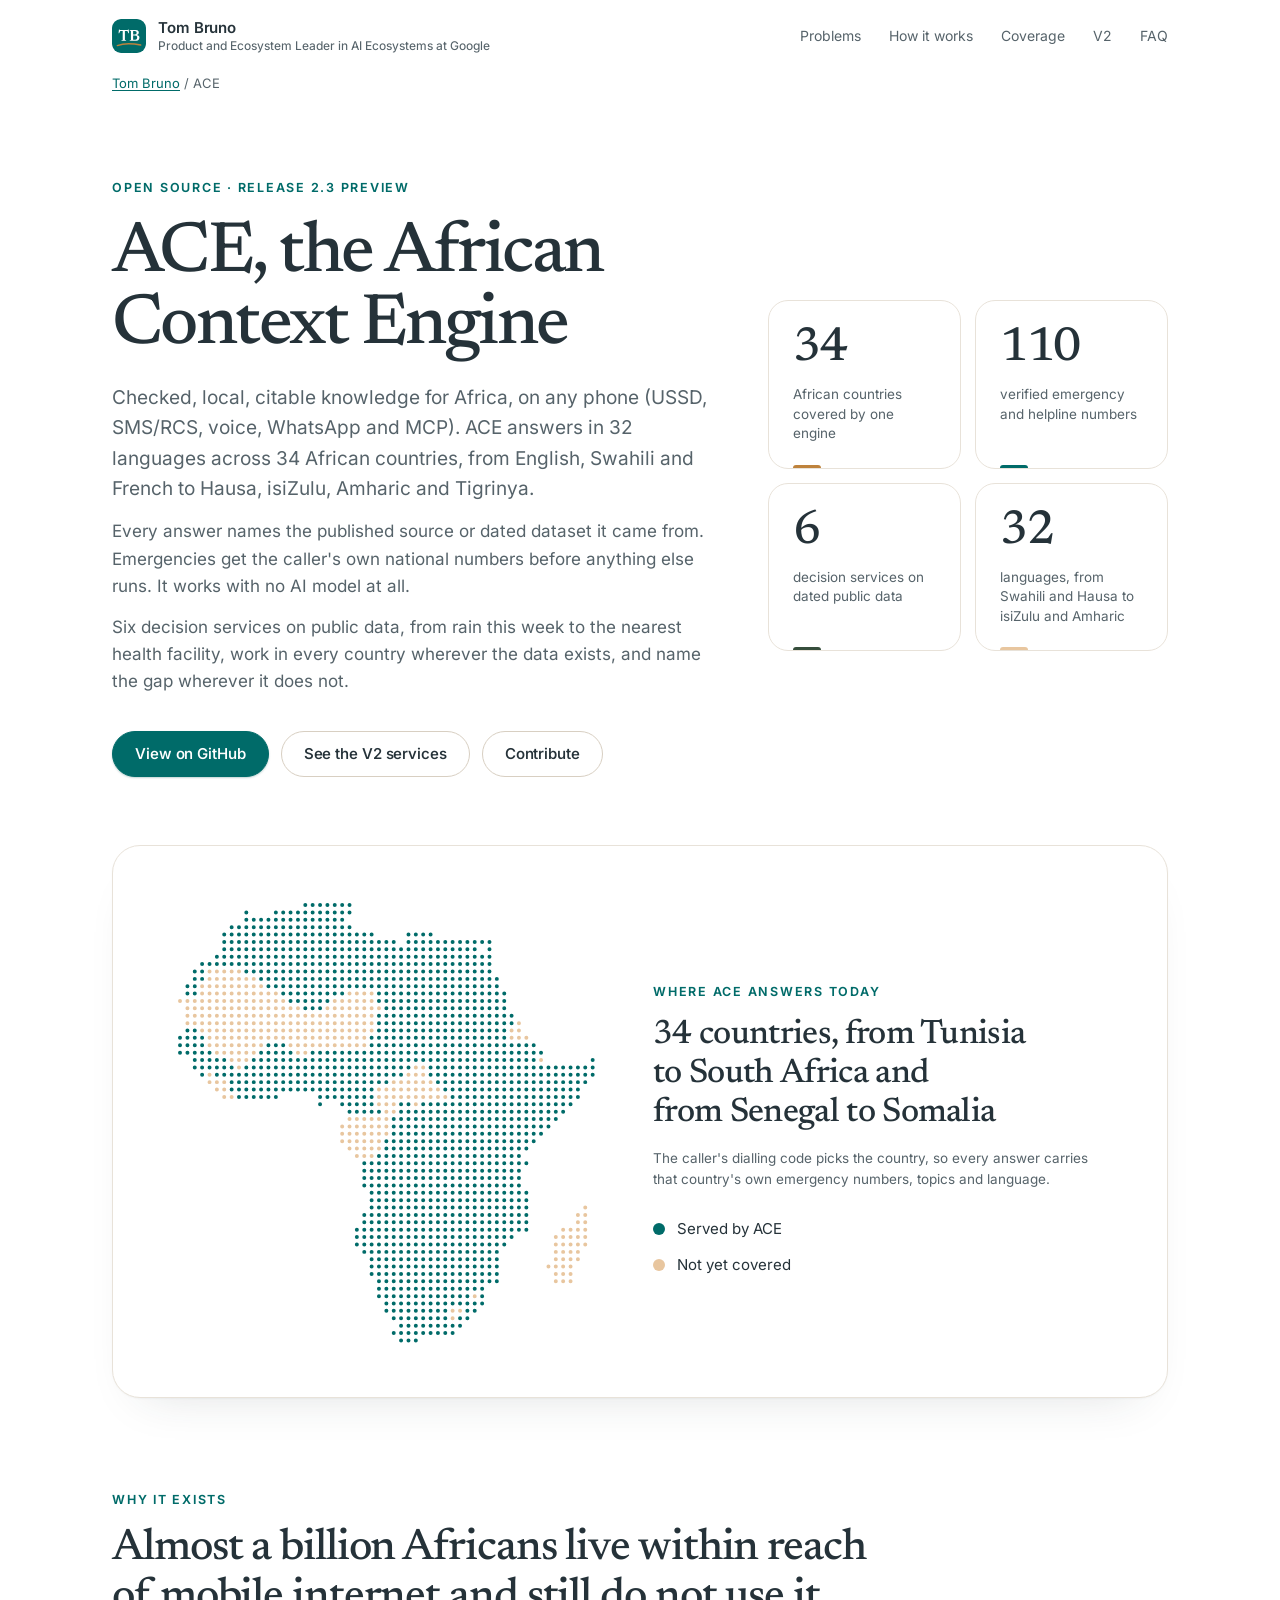
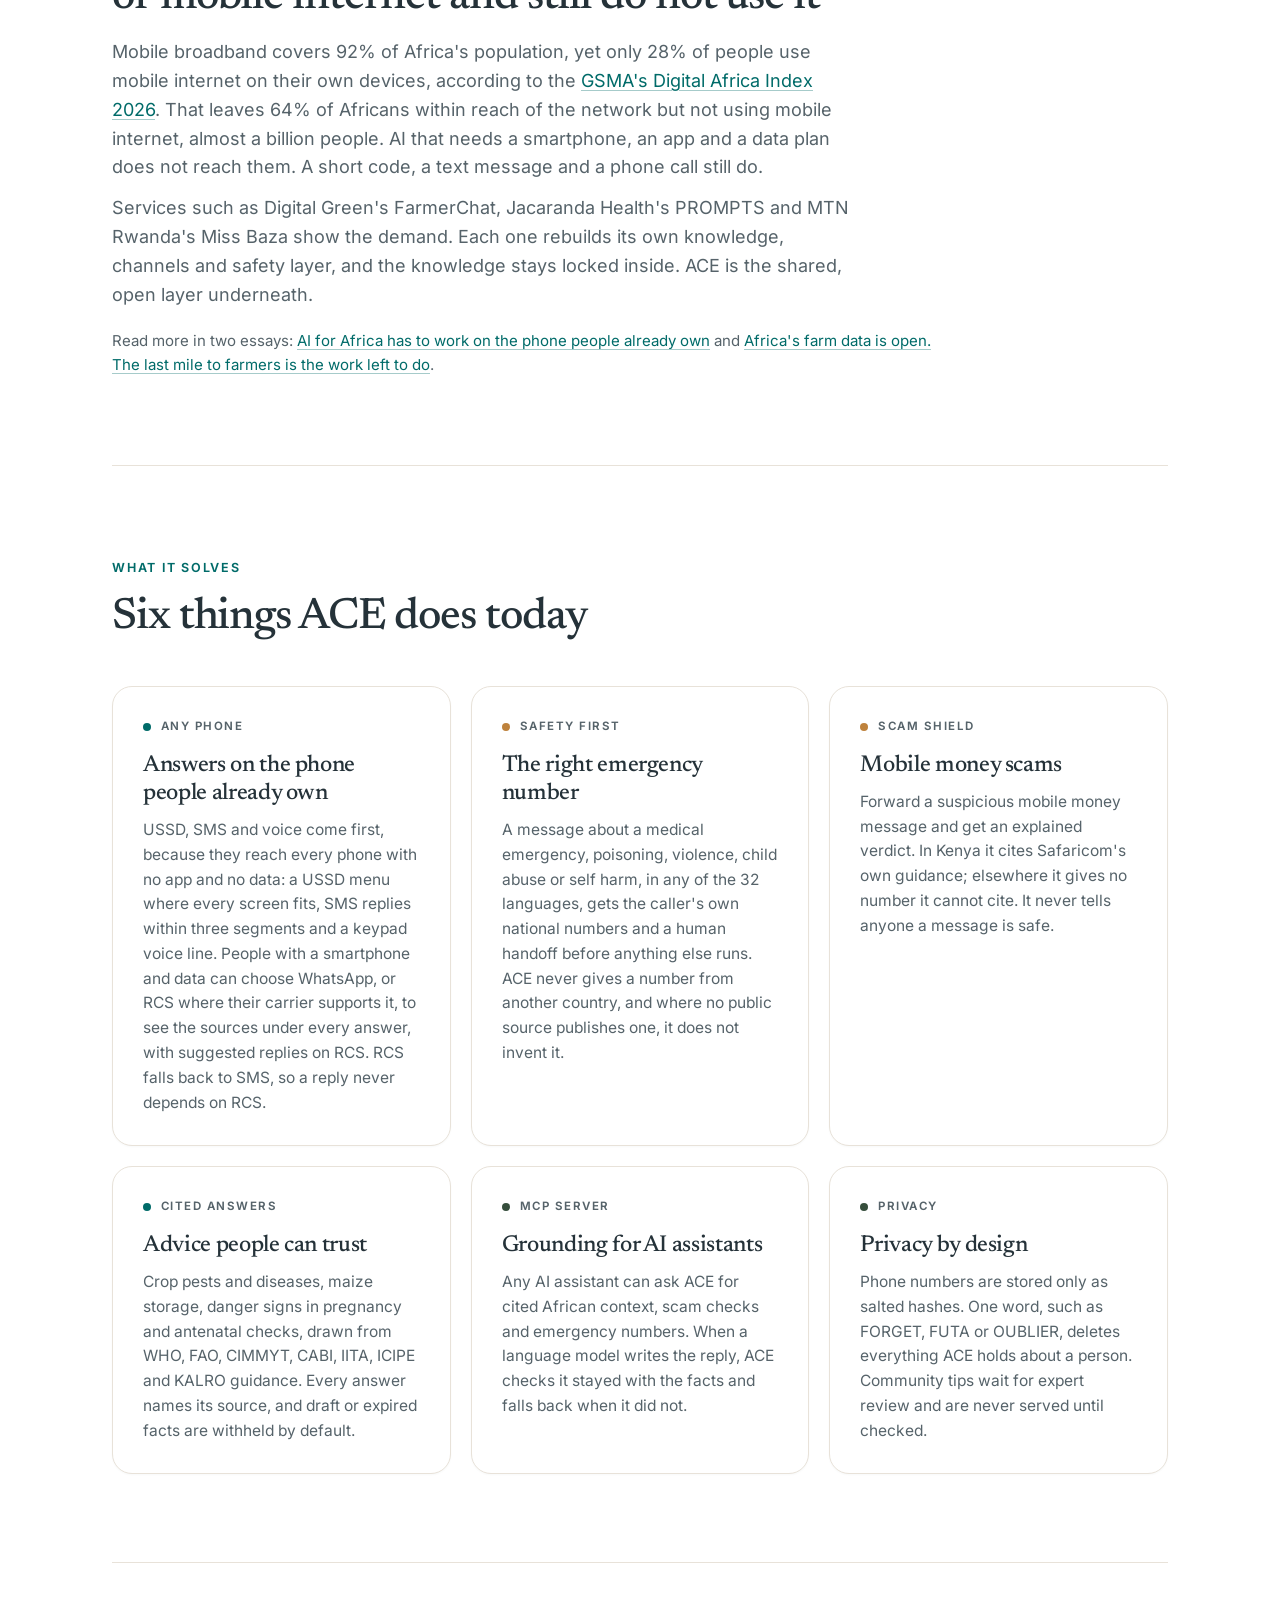
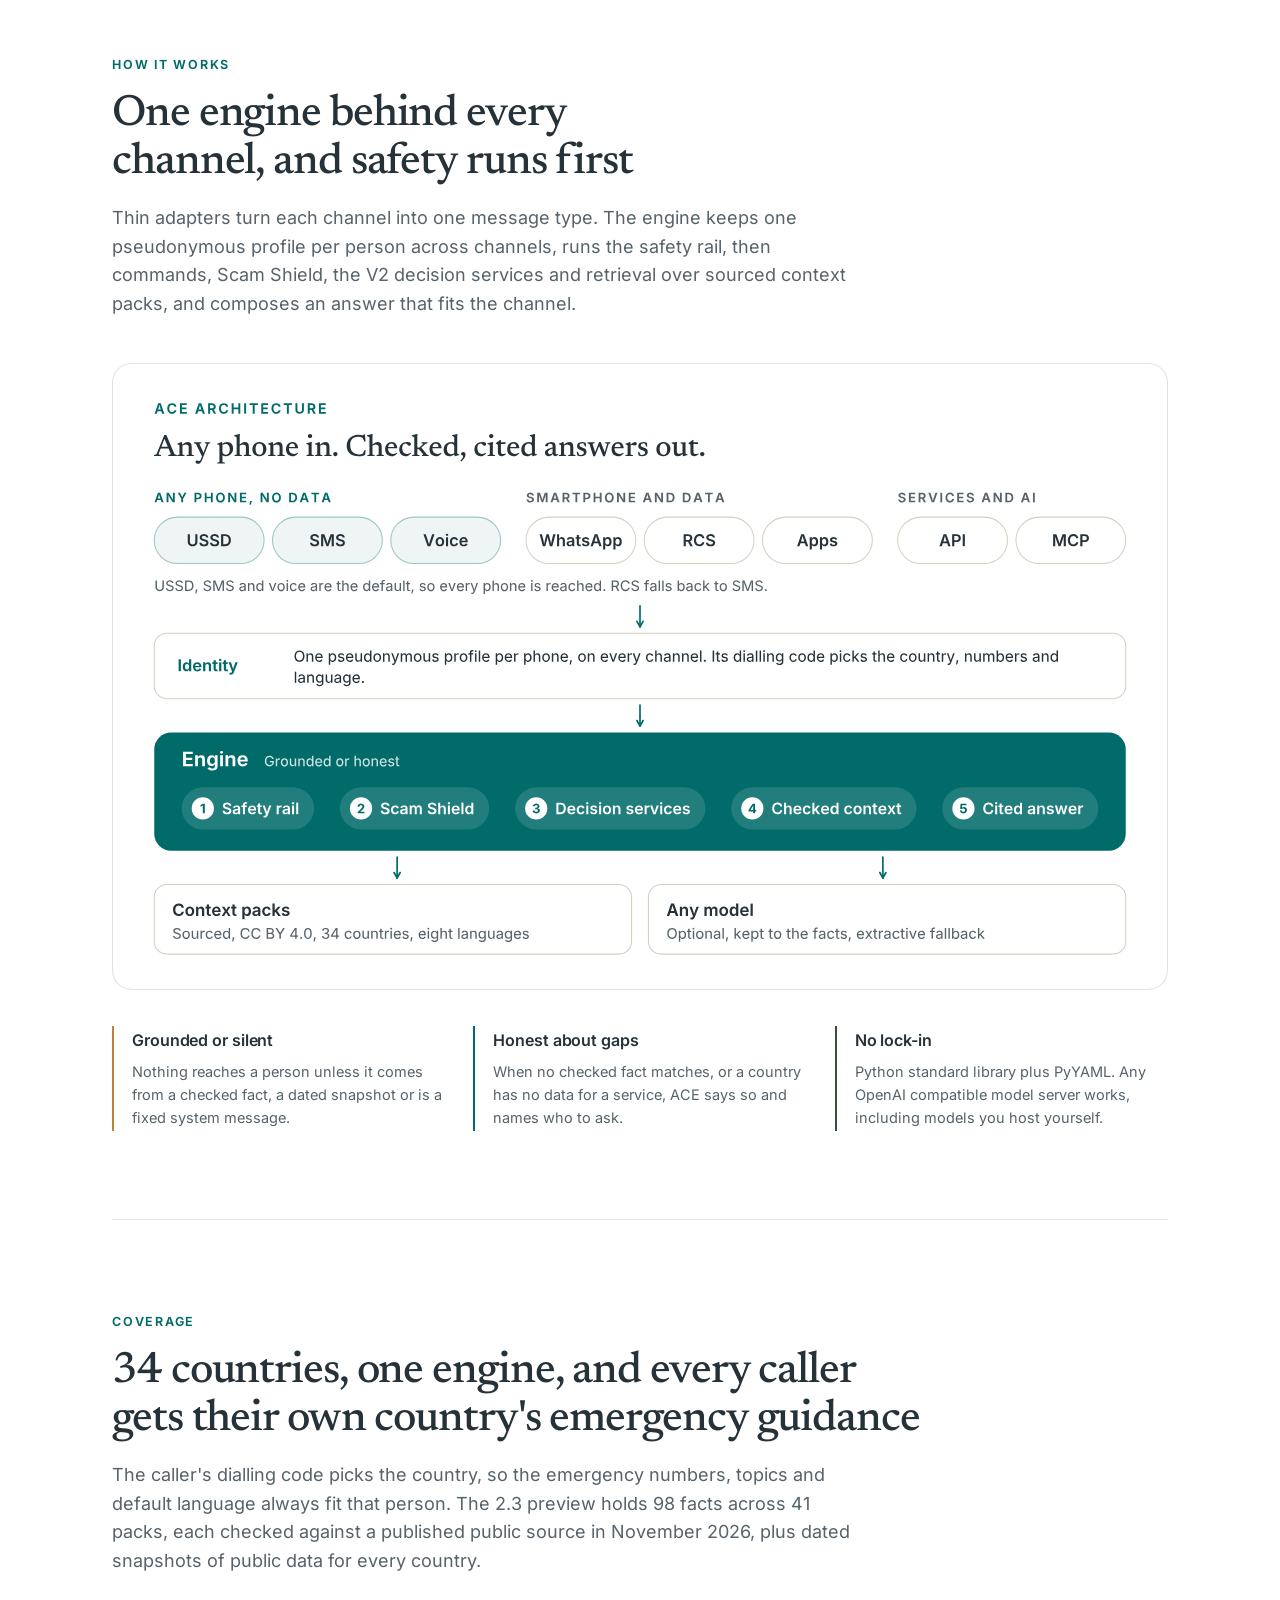
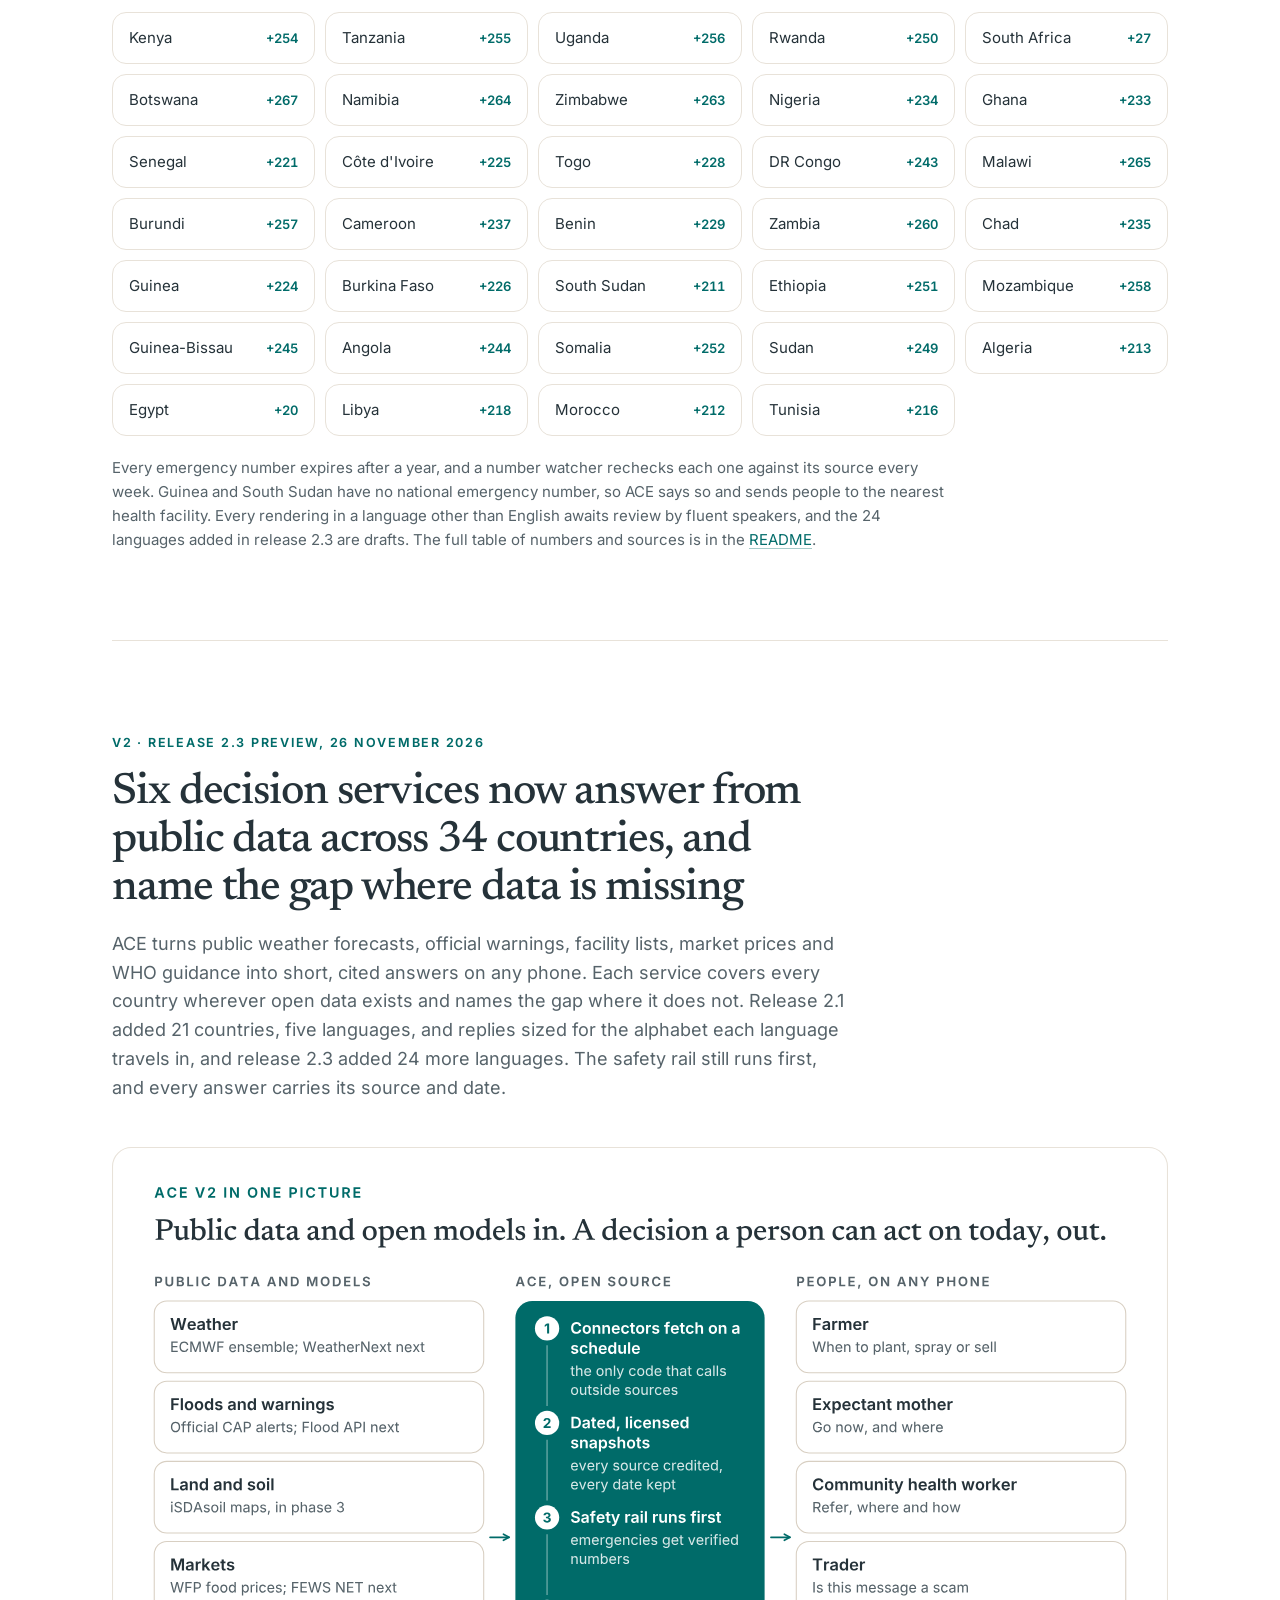
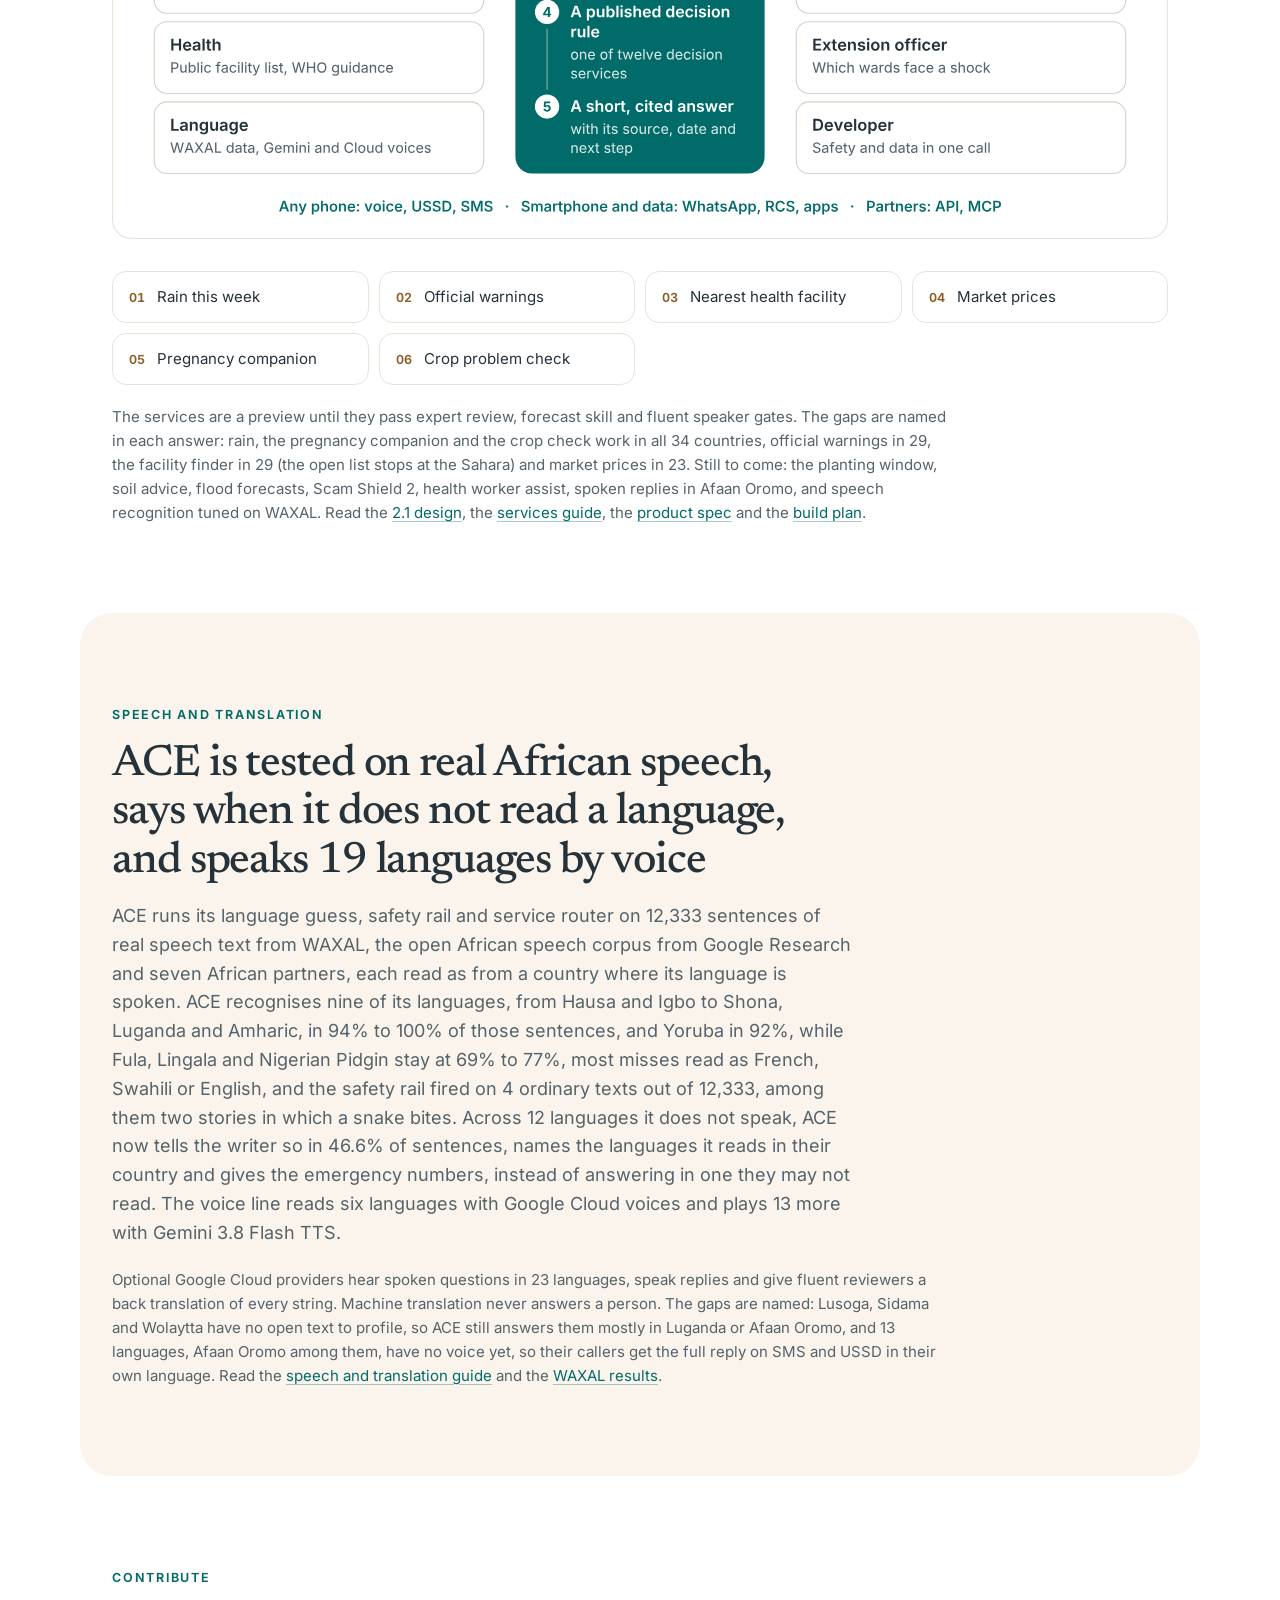
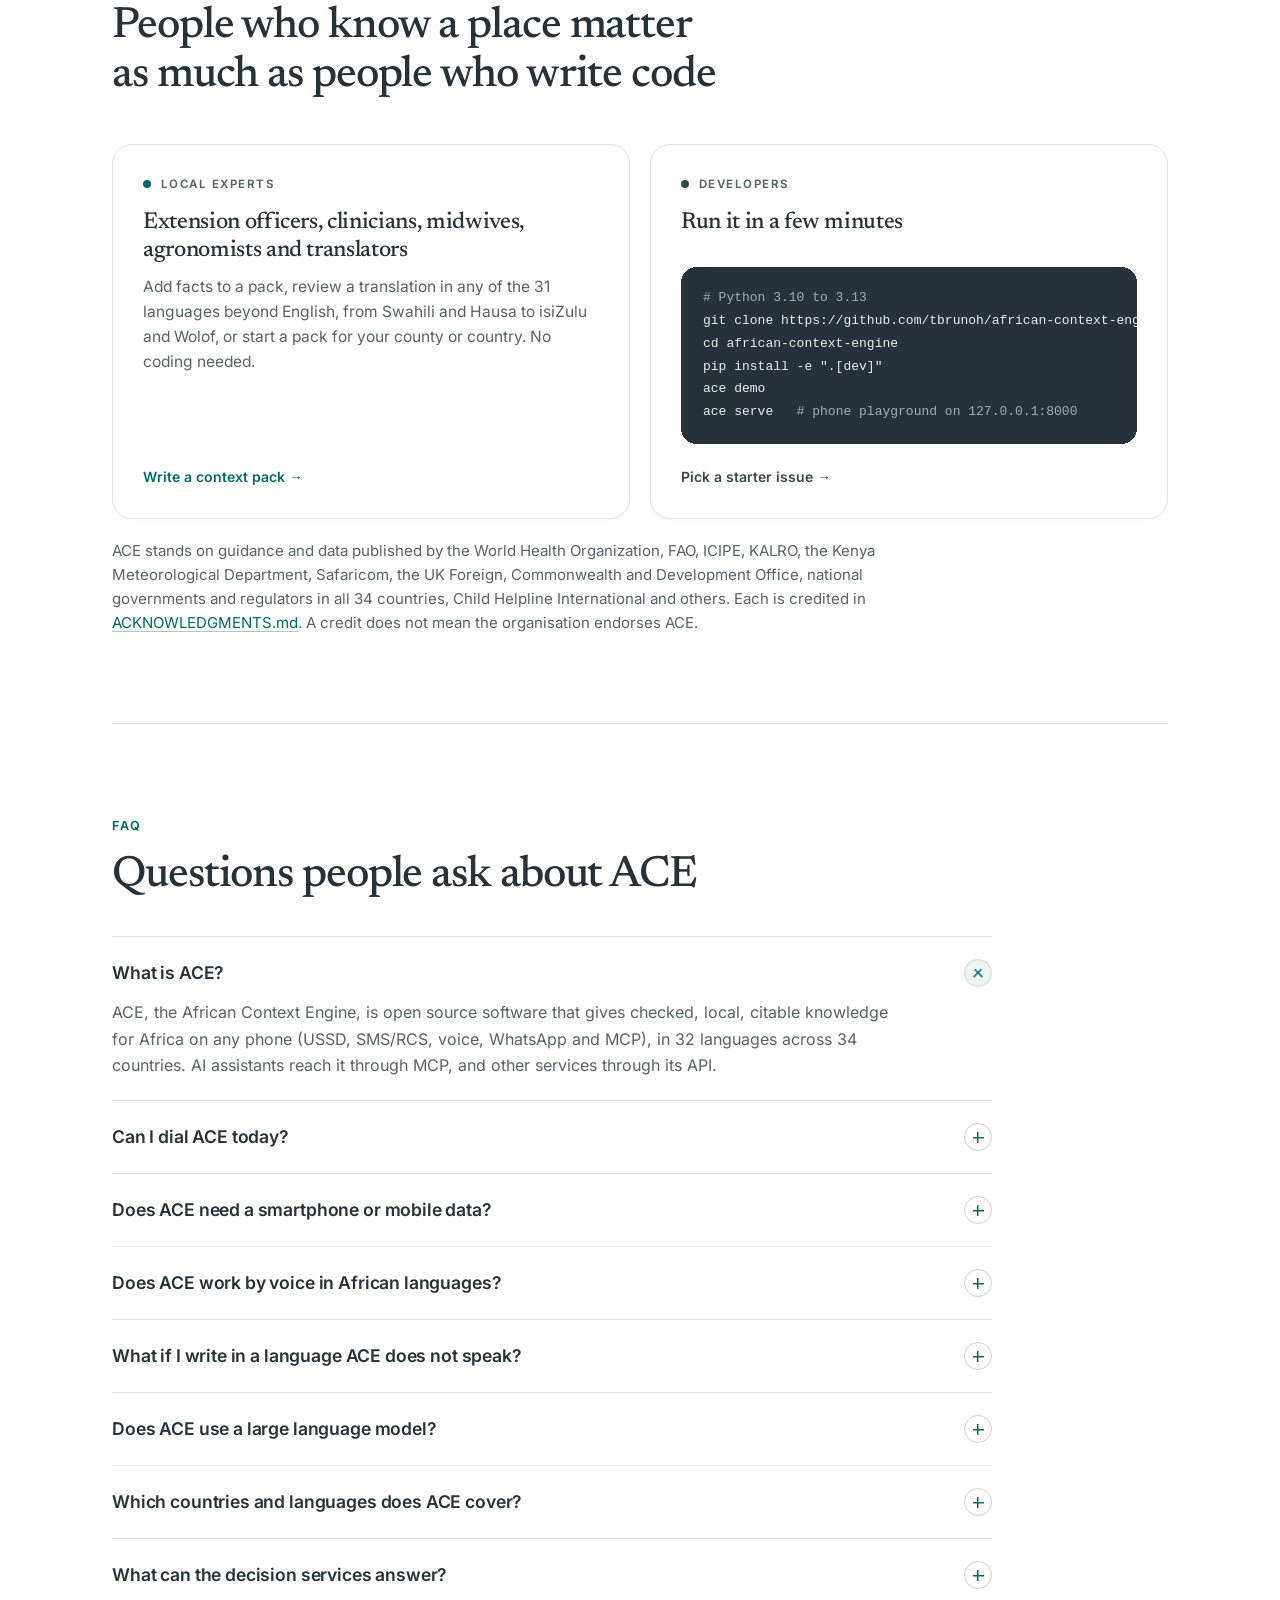
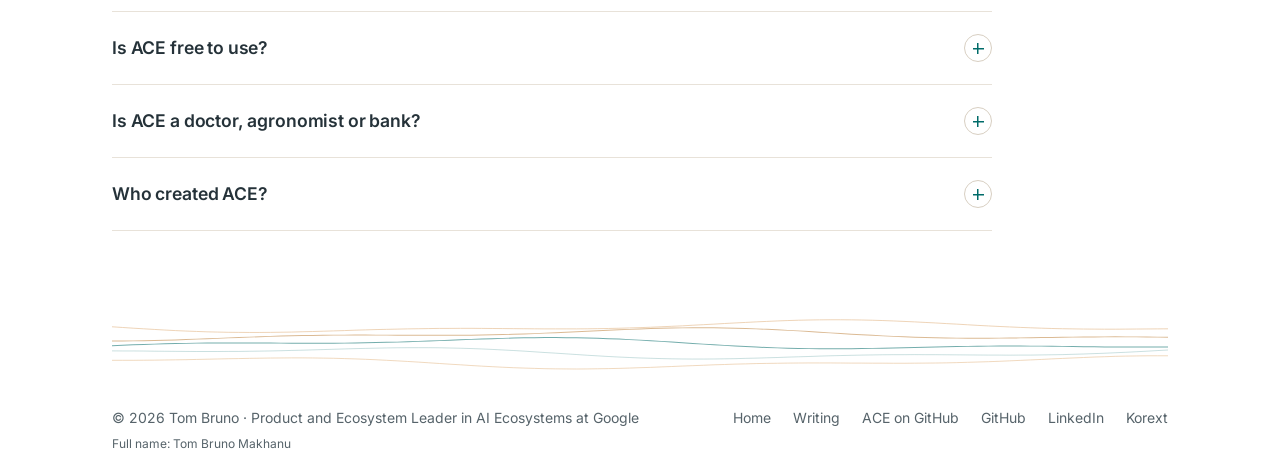
==== commit 7462bf68: "ACE page: full WAXAL range, DOI, safety scope" ====
--- a/ace/index.html
+++ b/ace/index.html
@@ -44,7 +44,7 @@
       "description": "ACE gives checked, cited answers for Africa on any phone (USSD, SMS/RCS, voice, WhatsApp and MCP), in 32 languages across 34 countries. Open source.",
       "inLanguage": "en-US",
       "datePublished": "2026-11-24T13:00:00-08:00",
-      "dateModified": "2026-11-26T22:45:00-08:00",
+      "dateModified": "2026-11-26T23:55:00-08:00",
       "primaryImageOfPage": {
         "@type": "ImageObject",
         "url": "https://tbrunoh.github.io/ace/og.png",
@@ -93,8 +93,9 @@
       "programmingLanguage": "Python",
       "softwareVersion": "2.3.0b1",
       "license": "https://www.apache.org/licenses/LICENSE-2.0",
+      "identifier": "https://doi.org/10.5281/zenodo.24565737",
       "isAccessibleForFree": true,
-      "keywords": "AI for Africa, USSD, SMS, RCS, voice, WhatsApp, MCP, emergency numbers, mobile money scams, fall armyworm, maternal health, Swahili, French, Portuguese, Arabic, Amharic, Afaan Oromo, Somali, public data, AI weather forecasts, early warnings, market prices, health facilities, antenatal care",
+      "keywords": "AI for Africa, USSD, SMS, RCS, voice, WhatsApp, MCP, emergency numbers, mobile money scams, fall armyworm, maternal health, Swahili, French, Portuguese, Arabic, Amharic, Afaan Oromo, Somali, Hausa, Yoruba, Igbo, Nigerian Pidgin, isiZulu, isiXhosa, Shona, Kinyarwanda, Lingala, Wolof, Tigrinya, public data, AI weather forecasts, early warnings, market prices, health facilities, antenatal care",
       "subjectOf": {
         "@id": "https://tbrunoh.github.io/ace/#webpage"
       },
@@ -187,7 +188,7 @@
           "name": "Is ACE free to use?",
           "acceptedAnswer": {
             "@type": "Answer",
-            "text": "Yes. The code is under the Apache License 2.0, the open context packs under CC BY 4.0, the language profiles under CC BY-SA 4.0 because they are built in part from FLORES-200, and place data from OpenStreetMap under the ODbL. Third party sources keep their own rights, and each is credited."
+            "text": "Yes. The code is under the Apache License 2.0, the open context packs under CC BY 4.0, the language profiles under CC BY-SA 4.0 because they are built in part from FLORES-200, and place data from OpenStreetMap under the ODbL. Third party sources keep their own rights, and each is credited. To cite ACE, use doi:10.5281/zenodo.24565737, which resolves to the latest version."
           }
         },
         {
@@ -279,7 +280,7 @@
       <div class="card">
         <span class="tag t-gold">Safety first</span>
         <h3>The right emergency number</h3>
-        <p>Emergency language in any of the 32 languages gets the caller's own national numbers and a human handoff before anything else runs. ACE never gives a number from another country, and where no public source publishes one, it does not invent it.</p>
+        <p>A message about a medical emergency, poisoning, violence, child abuse or self harm, in any of the 32 languages, gets the caller's own national numbers and a human handoff before anything else runs. ACE never gives a number from another country, and where no public source publishes one, it does not invent it.</p>
       </div>
       <div class="card">
         <span class="tag t-gold">Scam Shield</span>
@@ -362,7 +363,7 @@
   </section>
 
   <section id="v2" aria-labelledby="v2-h">
-    <div class="eyebrow">V2 · Release 2.2 preview, 25 November 2026</div>
+    <div class="eyebrow">V2 · Release 2.3 preview, 26 November 2026</div>
     <h2 id="v2-h">Six decision services now answer from public data across 34 countries, and name the gap where data is missing</h2>
     <p class="intro">ACE turns public weather forecasts, official warnings, facility lists, market prices and WHO guidance into short, cited answers on any phone. Each service covers every country wherever open data exists and names the gap where it does not. Release 2.1 added 21 countries, five languages, and replies sized for the alphabet each language travels in, and release 2.3 added 24 more languages. The safety rail still runs first, and every answer carries its source and date.</p>
     <figure>
@@ -382,7 +383,7 @@
   <section id="speech" class="warm" aria-labelledby="speech-h">
     <div class="eyebrow">Speech and translation</div>
     <h2 id="speech-h">ACE is tested on real African speech, says when it does not read a language, and speaks 19 languages by voice</h2>
-    <p class="intro">ACE runs its language guess, safety rail and service router on 12,333 sentences of real speech text from WAXAL, the open African speech corpus from Google Research and seven African partners, each read as from a country where its language is spoken. ACE recognises nine of its languages, from Hausa and Igbo to Shona, Luganda and Amharic, in 94% to 100% of those sentences, and Yoruba in 92%, and the safety rail fired on 4 ordinary texts out of 12,333, among them two stories in which a snake bites. Across 12 languages it does not speak, ACE now tells the writer so in 46.6% of sentences, names the languages it reads in their country and gives the emergency numbers, instead of answering in one they may not read. The voice line reads six languages with Google Cloud voices and plays 13 more with Gemini 3.8 Flash TTS.</p>
+    <p class="intro">ACE runs its language guess, safety rail and service router on 12,333 sentences of real speech text from WAXAL, the open African speech corpus from Google Research and seven African partners, each read as from a country where its language is spoken. ACE recognises nine of its languages, from Hausa and Igbo to Shona, Luganda and Amharic, in 94% to 100% of those sentences, and Yoruba in 92%, while Fula, Lingala and Nigerian Pidgin stay at 69% to 77%, most misses read as French, Swahili or English, and the safety rail fired on 4 ordinary texts out of 12,333, among them two stories in which a snake bites. Across 12 languages it does not speak, ACE now tells the writer so in 46.6% of sentences, names the languages it reads in their country and gives the emergency numbers, instead of answering in one they may not read. The voice line reads six languages with Google Cloud voices and plays 13 more with Gemini 3.8 Flash TTS.</p>
     <p class="note">Optional Google Cloud providers hear spoken questions in 23 languages, speak replies and give fluent reviewers a back translation of every string. Machine translation never answers a person. The gaps are named: Lusoga, Sidama and Wolaytta have no open text to profile, so ACE still answers them mostly in Luganda or Afaan Oromo, and 13 languages, Afaan Oromo among them, have no voice yet, so their callers get the full reply on SMS and USSD in their own language. Read the <a href="https://github.com/tbrunoh/african-context-engine/blob/main/docs/speech.md">speech and translation guide</a> and the <a href="https://github.com/tbrunoh/african-context-engine/blob/main/benchmark/results/waxal.md">WAXAL results</a>.</p>
   </section>
 
@@ -449,7 +450,7 @@
       </details>
       <details>
         <summary>Is ACE free to use?</summary>
-        <p>Yes. The code is under the Apache License 2.0, the open context packs under CC BY 4.0, the language profiles under CC BY-SA 4.0 because they are built in part from FLORES-200, and place data from OpenStreetMap under the ODbL. Third party sources keep their own rights, and each is credited.</p>
+        <p>Yes. The code is under the Apache License 2.0, the open context packs under CC BY 4.0, the language profiles under CC BY-SA 4.0 because they are built in part from FLORES-200, and place data from OpenStreetMap under the ODbL. Third party sources keep their own rights, and each is credited. To cite ACE, use <a href="https://doi.org/10.5281/zenodo.24565737">doi:10.5281/zenodo.24565737</a>, which resolves to the latest version.</p>
       </details>
       <details>
         <summary>Is ACE a doctor, agronomist or bank?</summary>
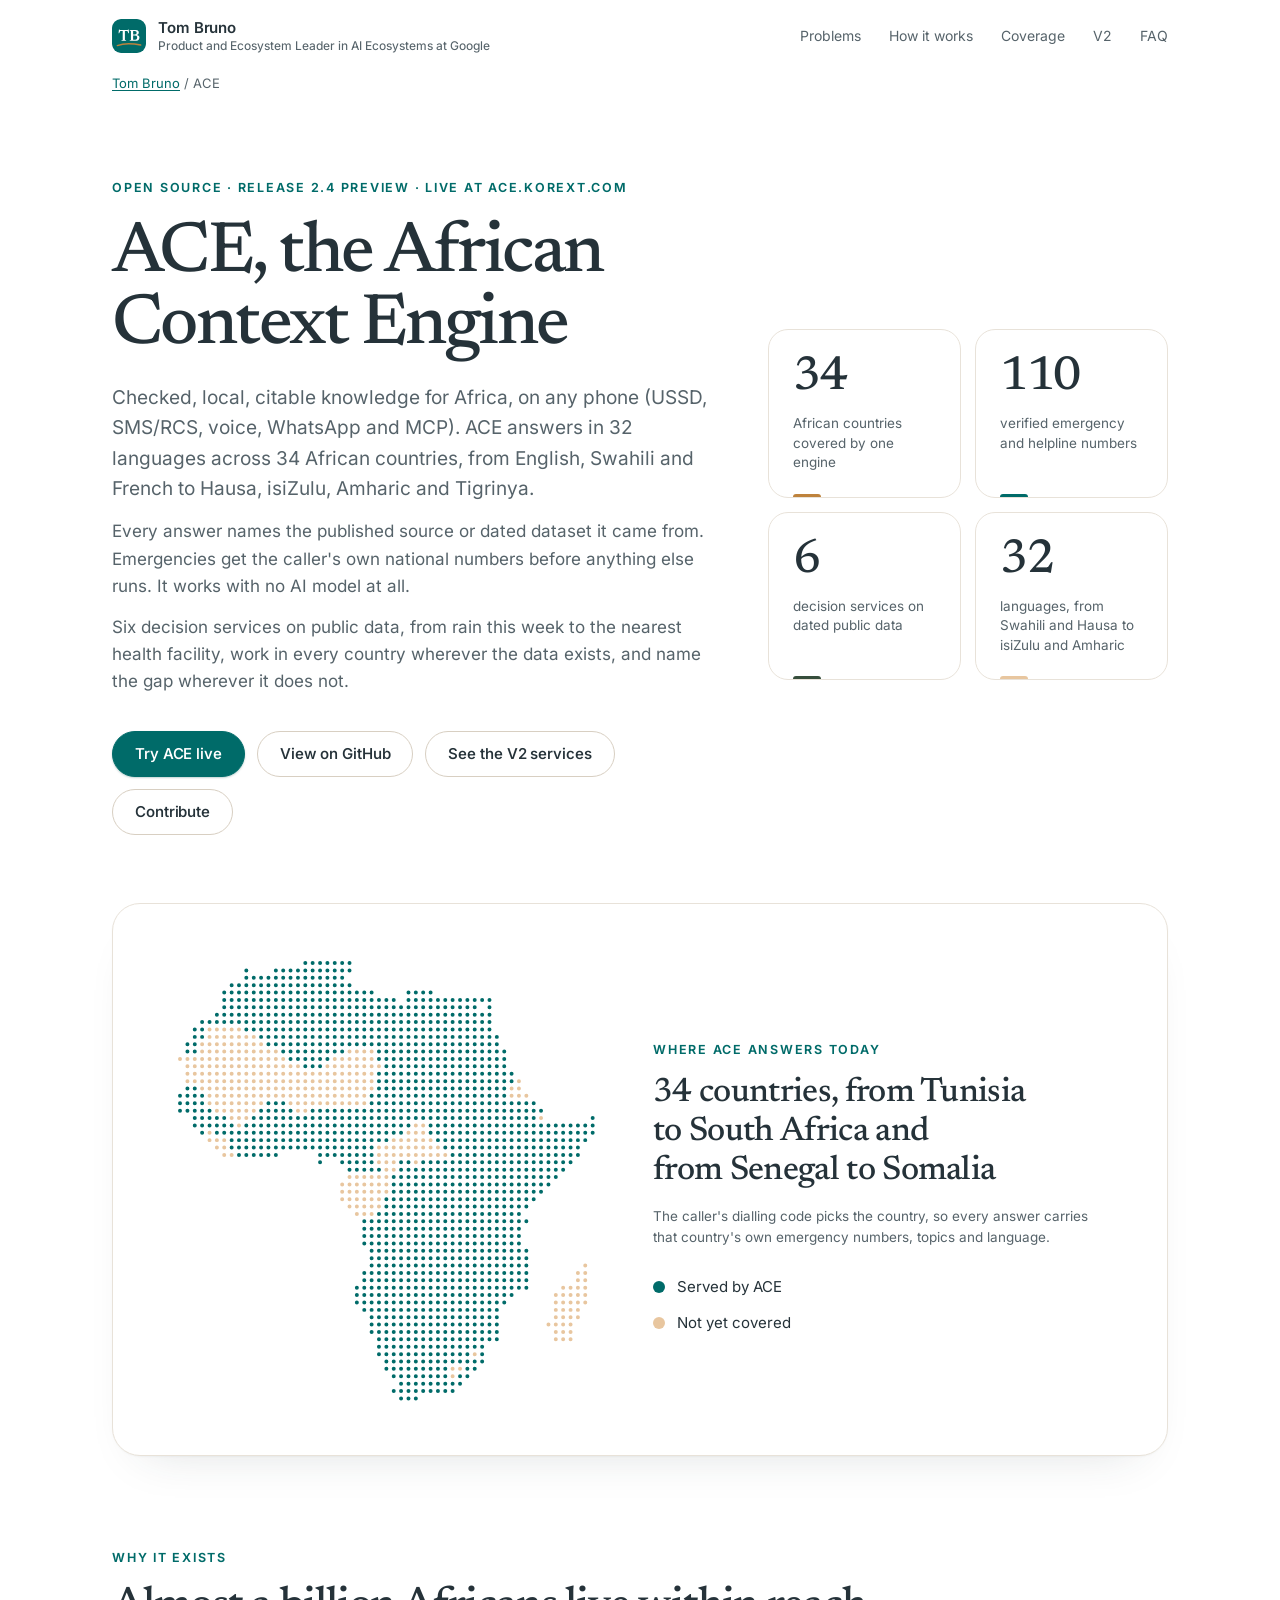
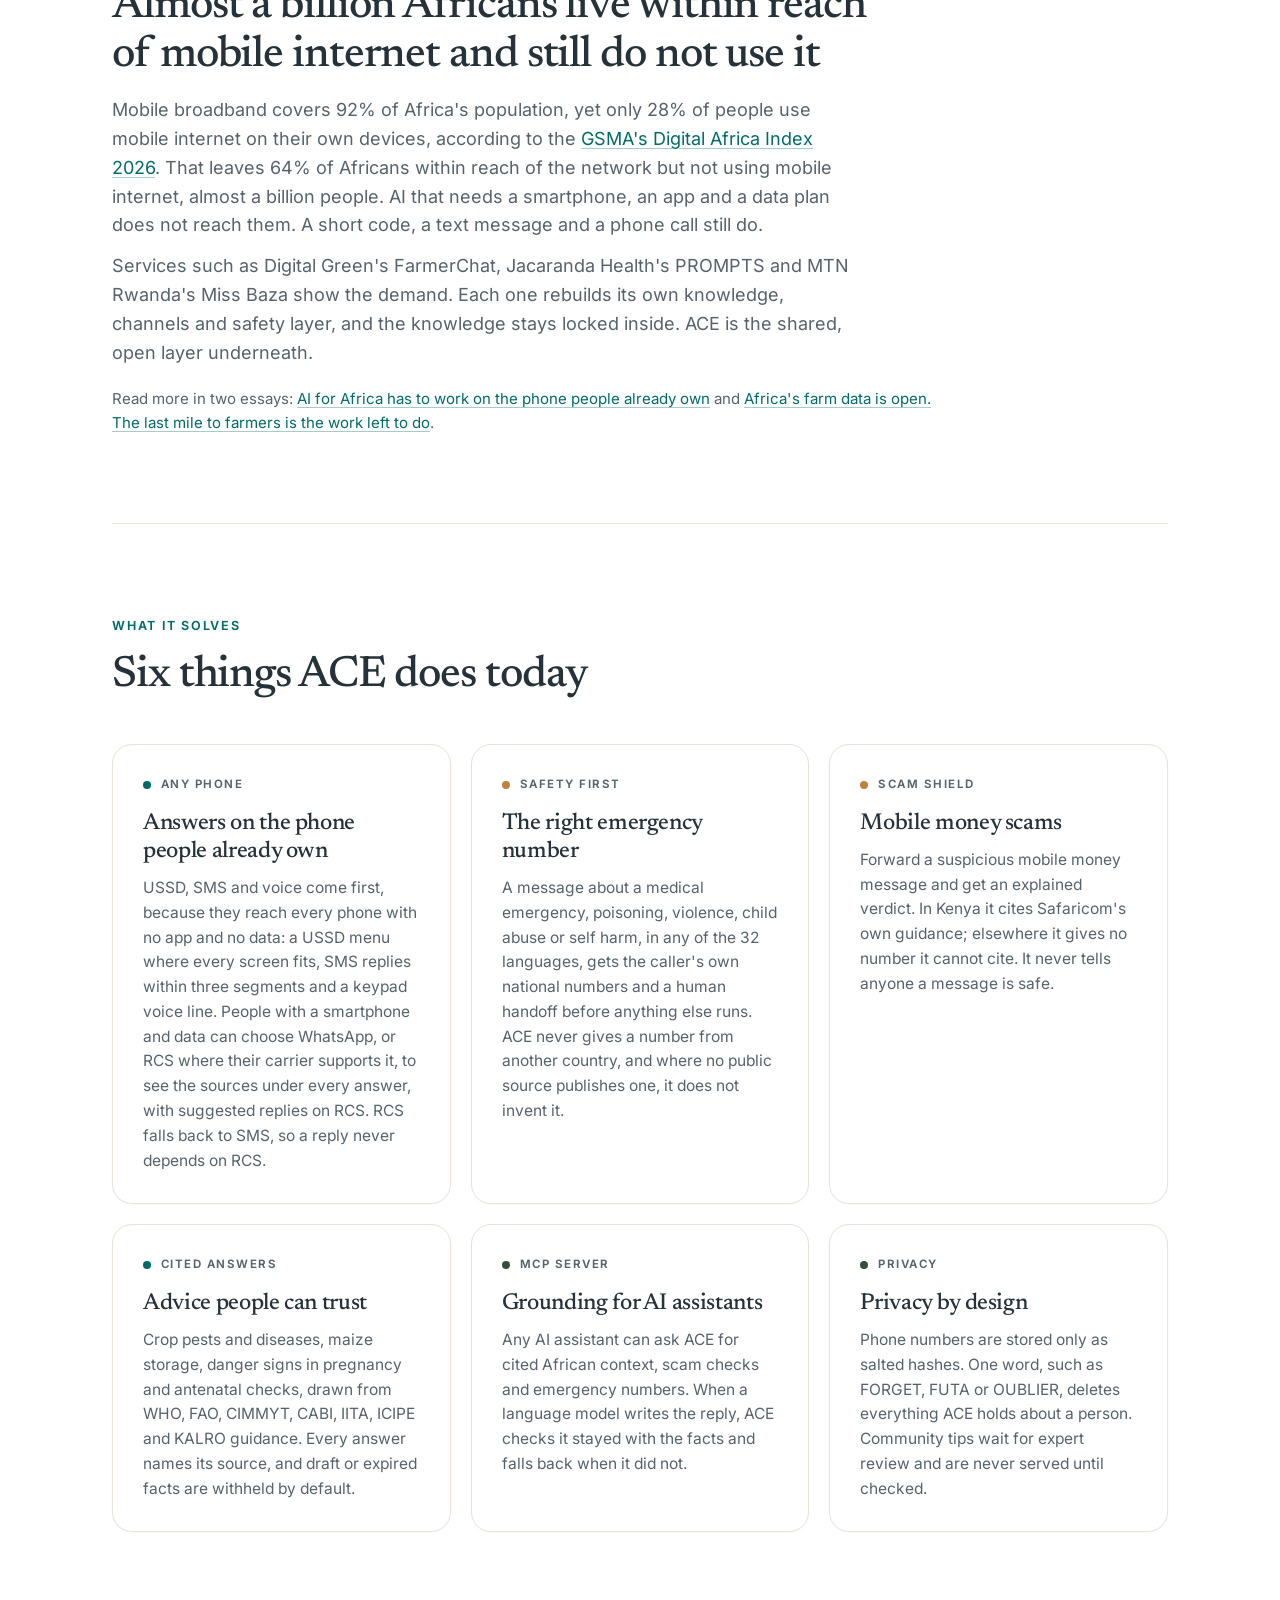
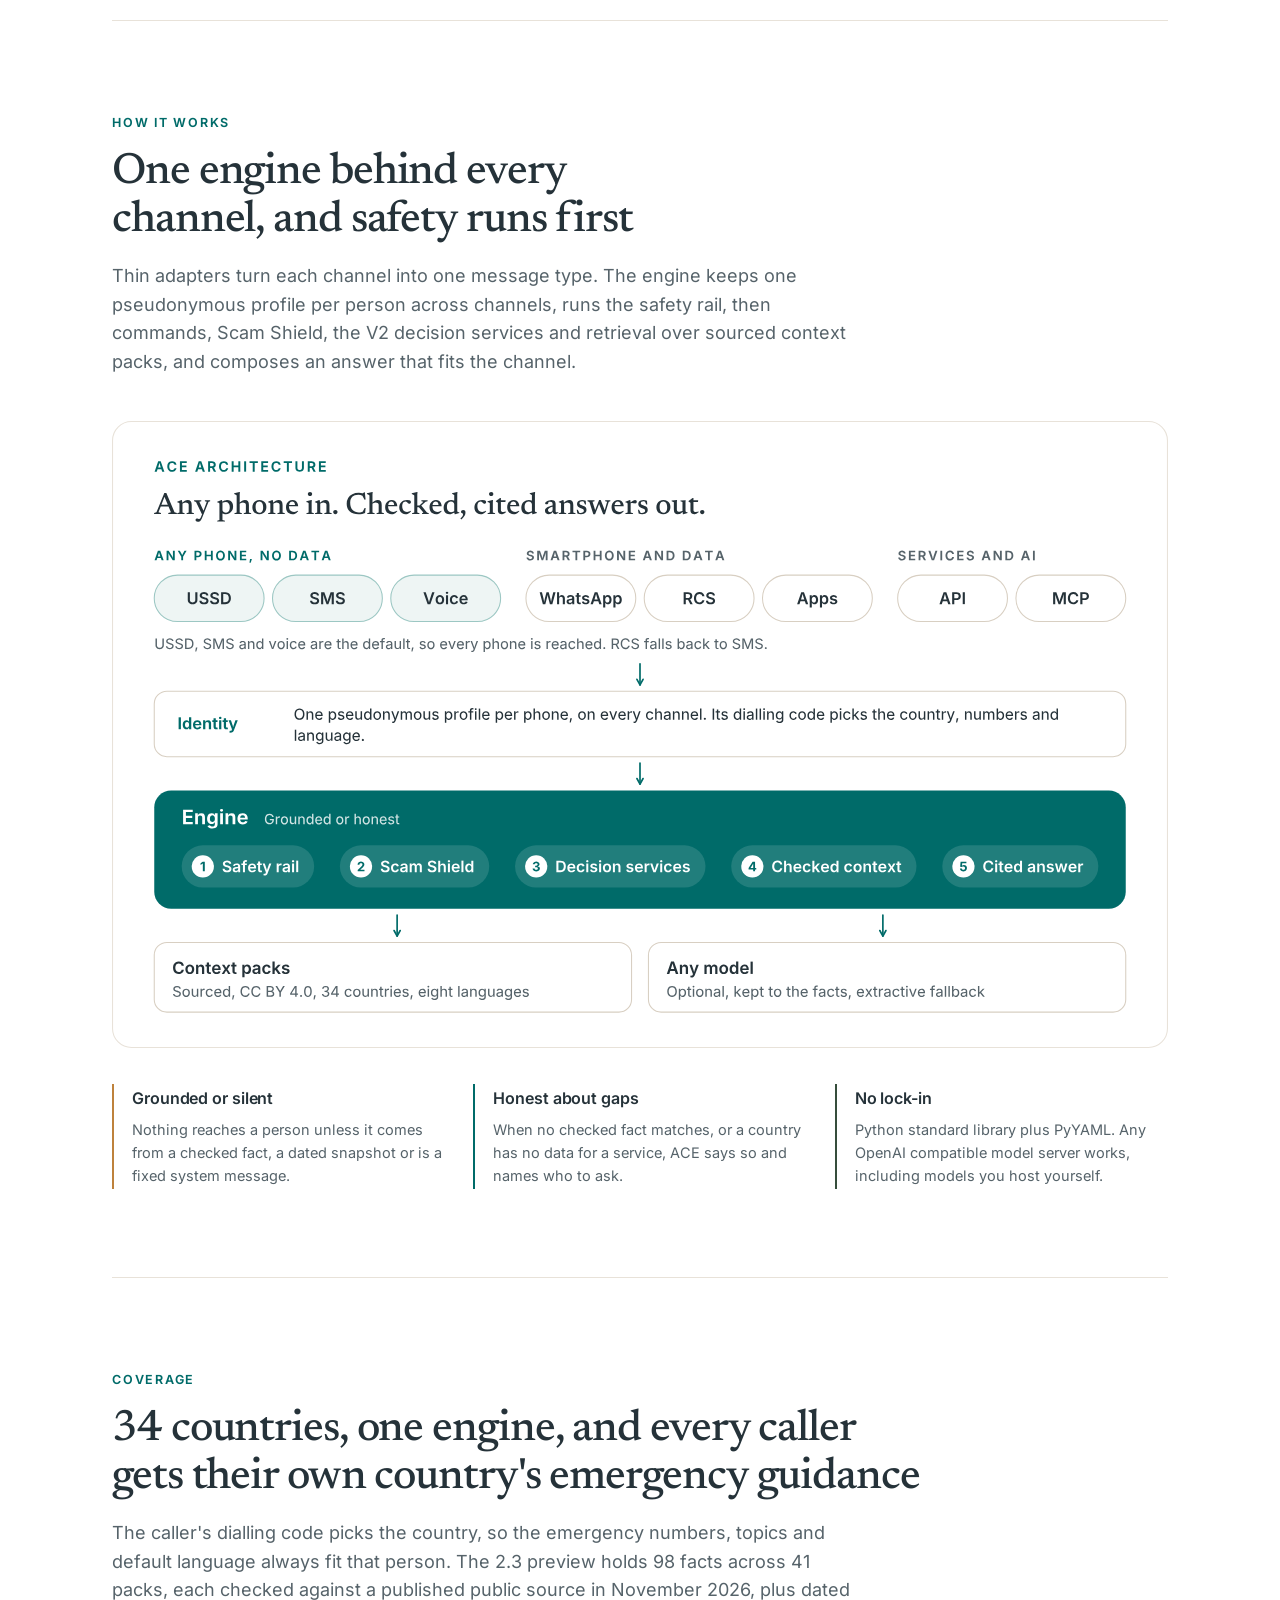
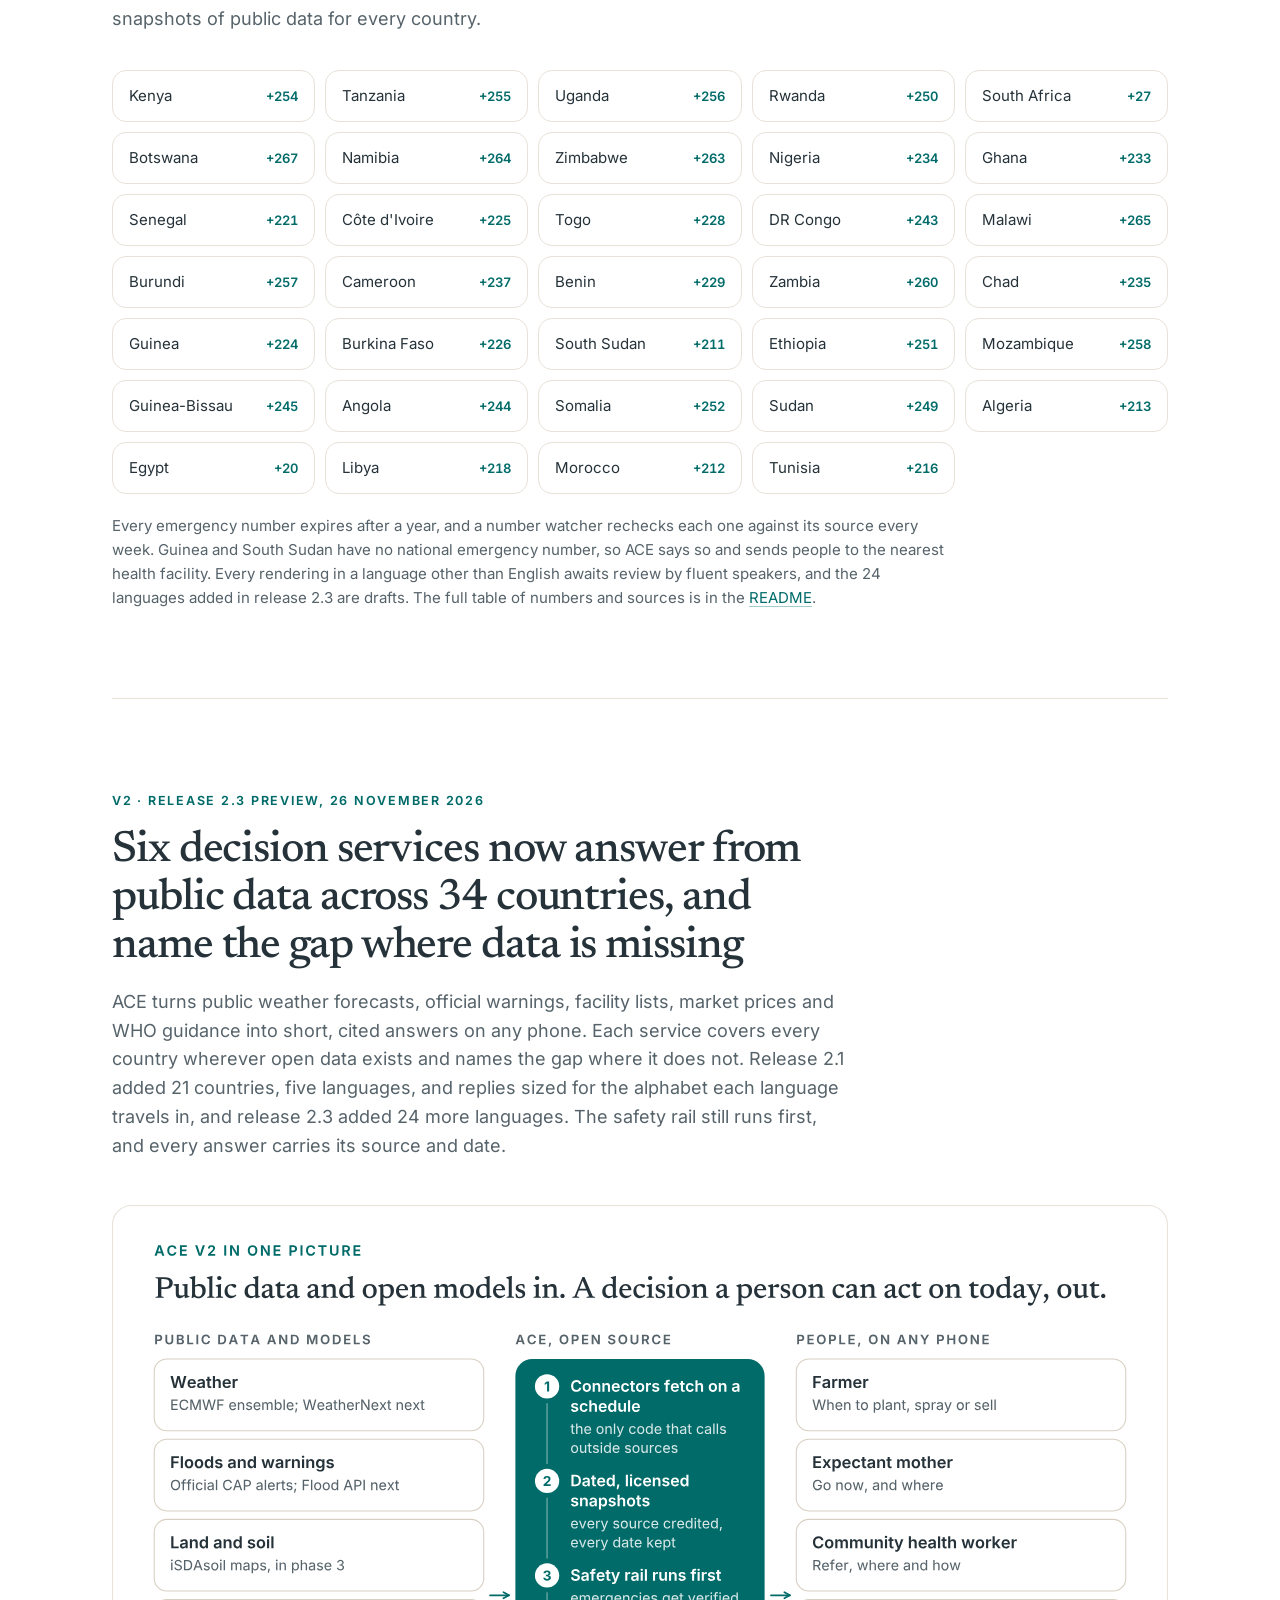
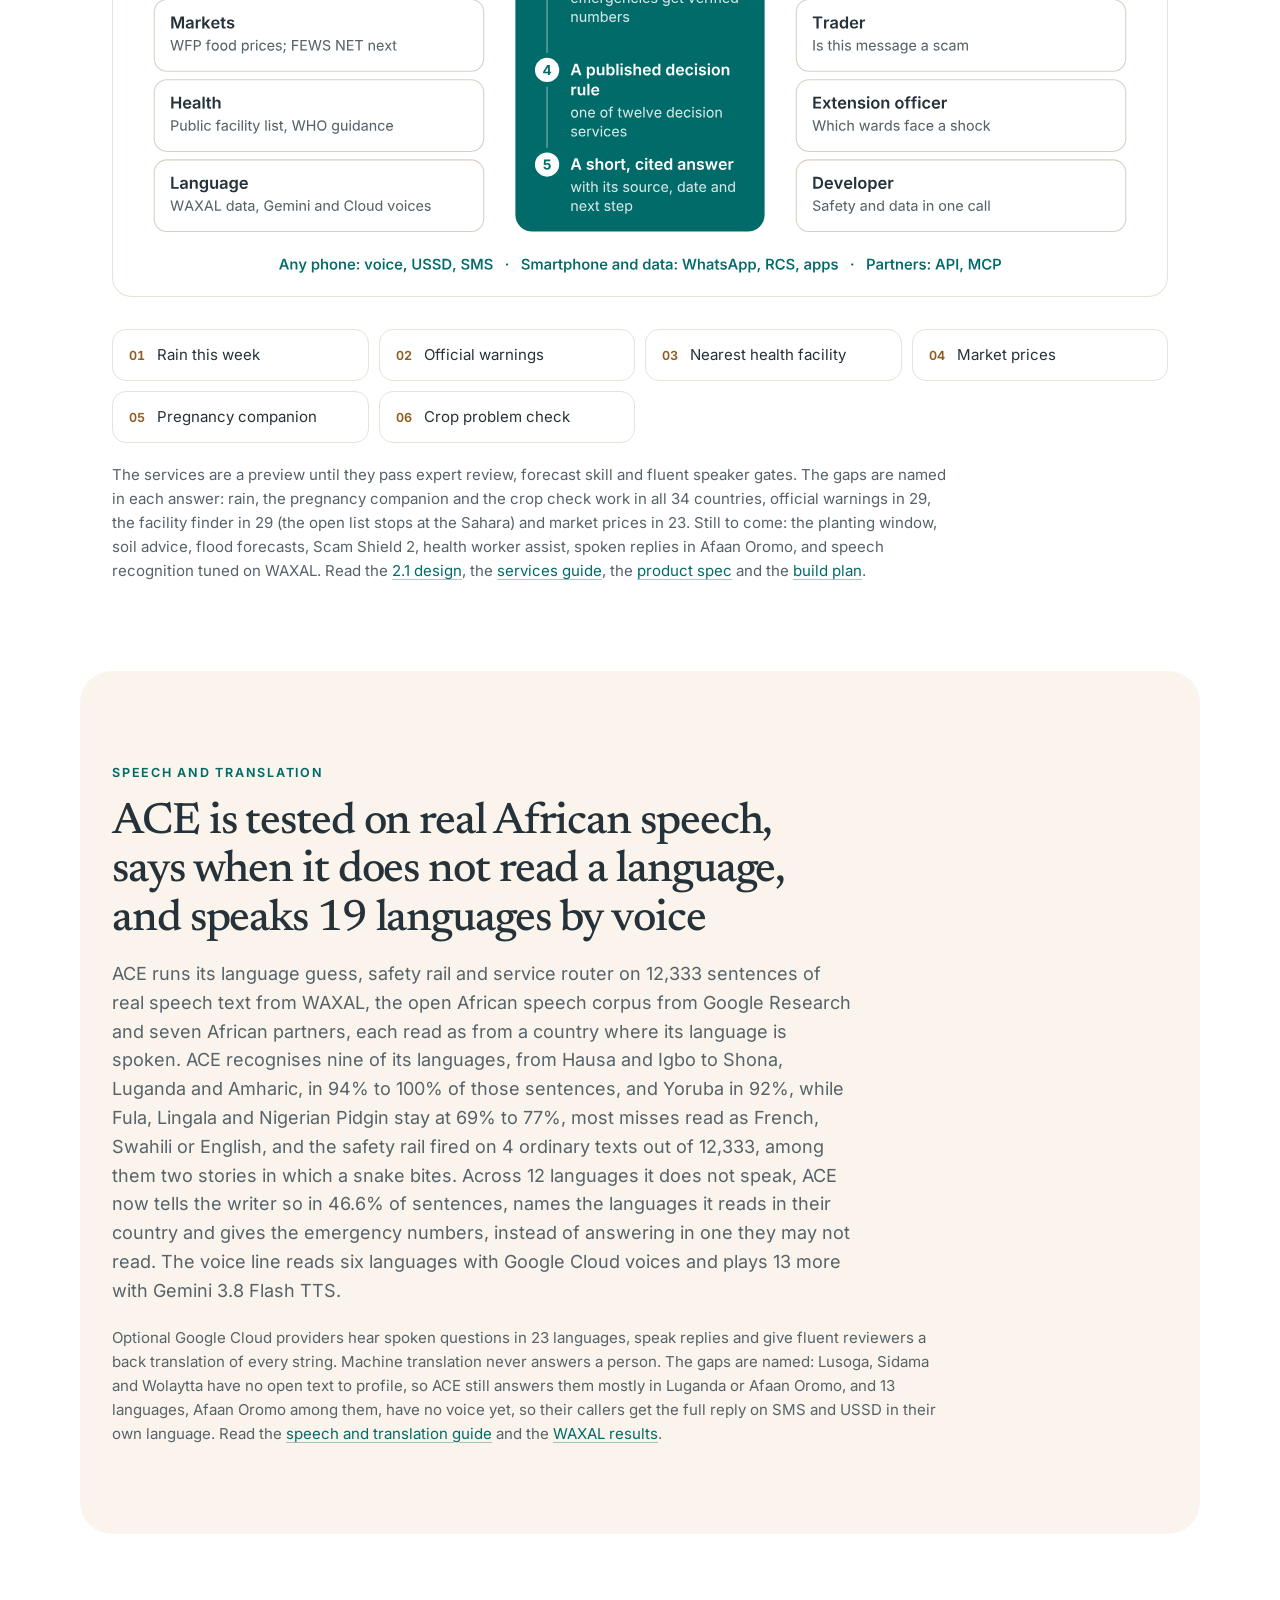
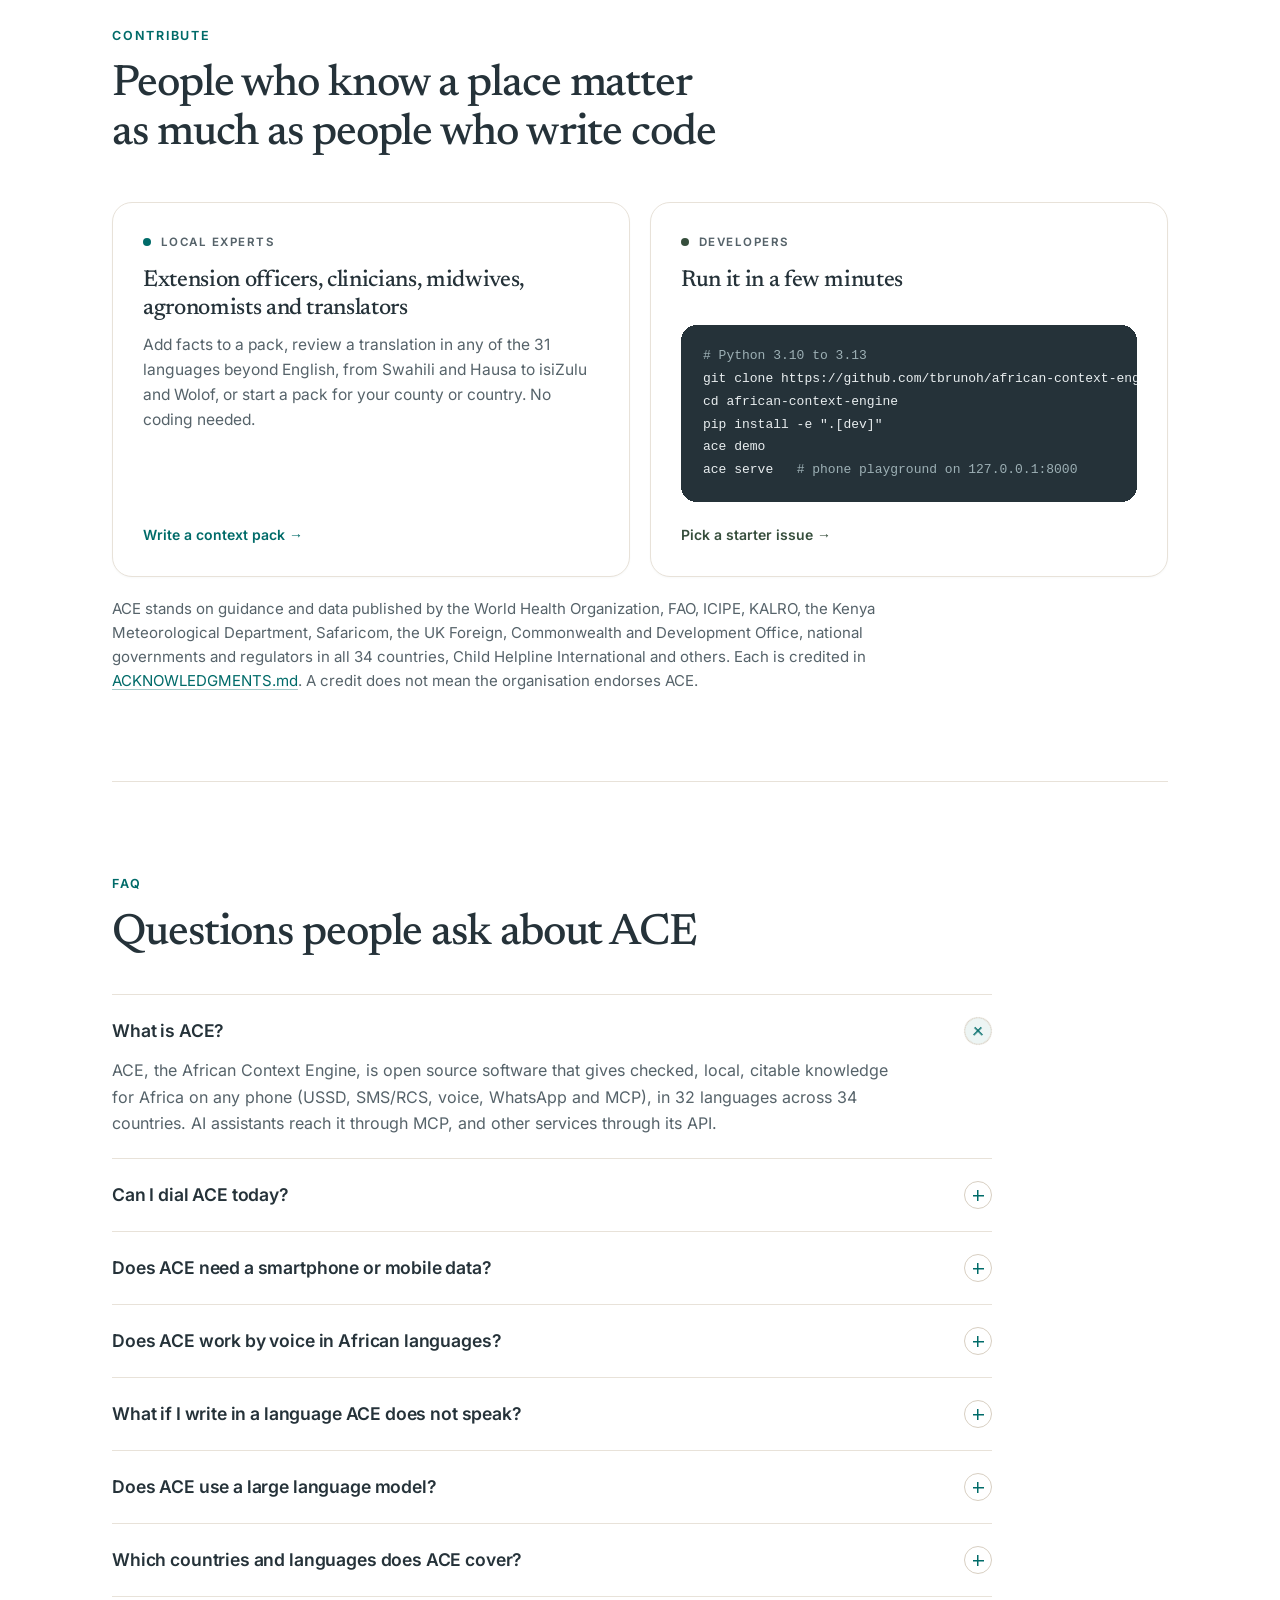
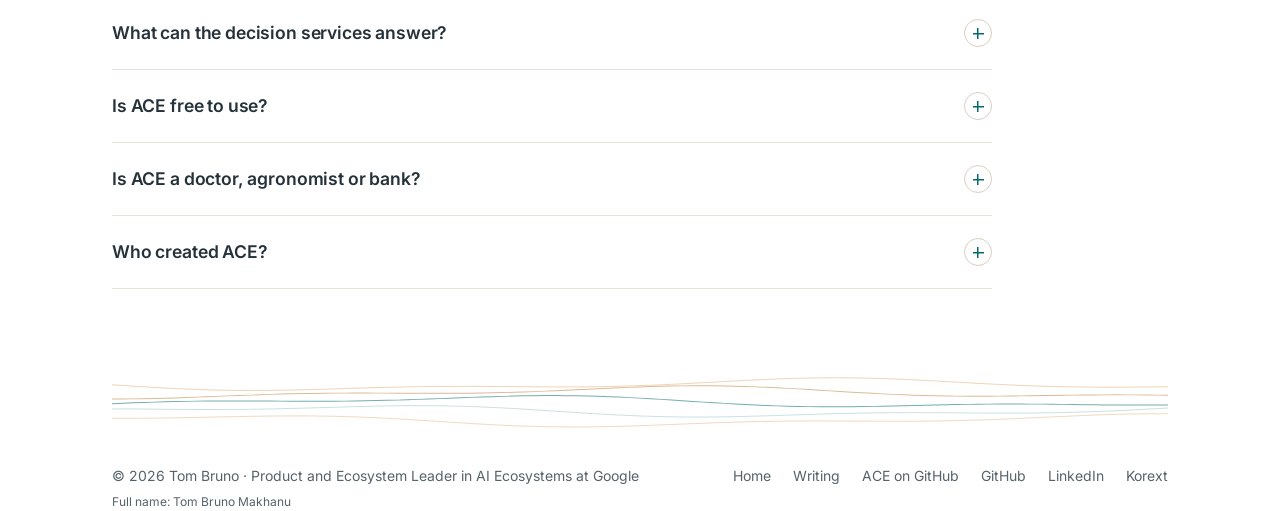
==== commit 2bf12eba: "ACE page: 2.4.0b1, live at ace.korext.com" ====
--- a/ace/index.html
+++ b/ace/index.html
@@ -44,7 +44,7 @@
       "description": "ACE gives checked, cited answers for Africa on any phone (USSD, SMS/RCS, voice, WhatsApp and MCP), in 32 languages across 34 countries. Open source.",
       "inLanguage": "en-US",
       "datePublished": "2026-11-24T13:00:00-08:00",
-      "dateModified": "2026-11-26T23:55:00-08:00",
+      "dateModified": "2026-11-27T10:00:00-08:00",
       "primaryImageOfPage": {
         "@type": "ImageObject",
         "url": "https://tbrunoh.github.io/ace/og.png",
@@ -87,11 +87,11 @@
       "@id": "https://github.com/tbrunoh/african-context-engine",
       "name": "ACE: the African Context Engine",
       "alternateName": "African Context Engine",
-      "description": "Checked, local, citable knowledge for Africa on any phone (USSD, SMS/RCS, voice, WhatsApp and MCP), with a safety rail, a Scam Shield and verified emergency numbers for 34 countries in 32 languages, each offered in the countries that speak it. Six decision services on dated public data cover every country wherever open data exists: rain this week, official warnings, nearest health facility, market prices, a pregnancy companion and a crop problem check. Release 2.1 preview added 21 countries and five languages. Release 2.2 preview added speech and translation, and Amharic and Somali on the voice line; its third build, 2.2.0b3, shipped RCS with SMS fallback. Release 2.3 preview, 2.3.0b1, adds 24 languages, each offered in the countries that speak it.",
+      "description": "Checked, local, citable knowledge for Africa on any phone (USSD, SMS/RCS, voice, WhatsApp and MCP), with a safety rail, a Scam Shield and verified emergency numbers for 34 countries in 32 languages, each offered in the countries that speak it. Six decision services on dated public data cover every country wherever open data exists: rain this week, official warnings, nearest health facility, market prices, a pregnancy companion and a crop problem check. Release 2.1 preview added 21 countries and five languages. Release 2.2 preview added speech and translation, and Amharic and Somali on the voice line; its third build, 2.2.0b3, shipped RCS with SMS fallback. Release 2.3 preview, 2.3.0b1, adds 24 languages, each offered in the countries that speak it, and 2.3.0b2 removes the last defaults that assumed a caller is in Kenya. Release 2.4 preview, 2.4.0b1, runs the live demonstration at ace.korext.com and adds fire, drowning, stabbing and road accidents to the safety rail.",
       "url": "https://github.com/tbrunoh/african-context-engine",
       "codeRepository": "https://github.com/tbrunoh/african-context-engine",
       "programmingLanguage": "Python",
-      "softwareVersion": "2.3.0b1",
+      "softwareVersion": "2.4.0b1",
       "license": "https://www.apache.org/licenses/LICENSE-2.0",
       "identifier": "https://doi.org/10.5281/zenodo.24565737",
       "isAccessibleForFree": true,
@@ -232,13 +232,14 @@
 
   <header class="hero" id="top">
     <div>
-      <div class="eyebrow rise">Open source · Release 2.3 preview</div>
+      <div class="eyebrow rise">Open source · Release 2.4 preview · Live at ace.korext.com</div>
       <h1 class="rise d1 compact">ACE, the African Context Engine</h1>
       <p class="lede">Checked, local, citable knowledge for Africa, on any phone (USSD, SMS/RCS, voice, WhatsApp and MCP). ACE answers in 32 languages across 34 African countries, from English, Swahili and French to Hausa, isiZulu, Amharic and Tigrinya.</p>
       <p class="lede">Every answer names the published source or dated dataset it came from. Emergencies get the caller's own national numbers before anything else runs. It works with no AI model at all.</p>
       <p class="lede">Six decision services on public data, from rain this week to the nearest health facility, work in every country wherever the data exists, and name the gap wherever it does not.</p>
       <div class="cta">
-        <a class="btn primary" href="https://github.com/tbrunoh/african-context-engine">View on GitHub</a>
+        <a class="btn primary" href="https://ace.korext.com/try">Try ACE live</a>
+        <a class="btn" href="https://github.com/tbrunoh/african-context-engine">View on GitHub</a>
         <a class="btn" href="https://github.com/tbrunoh/african-context-engine/blob/main/docs/services.md">See the V2 services</a>
         <a class="btn" href="#contribute">Contribute</a>
       </div>
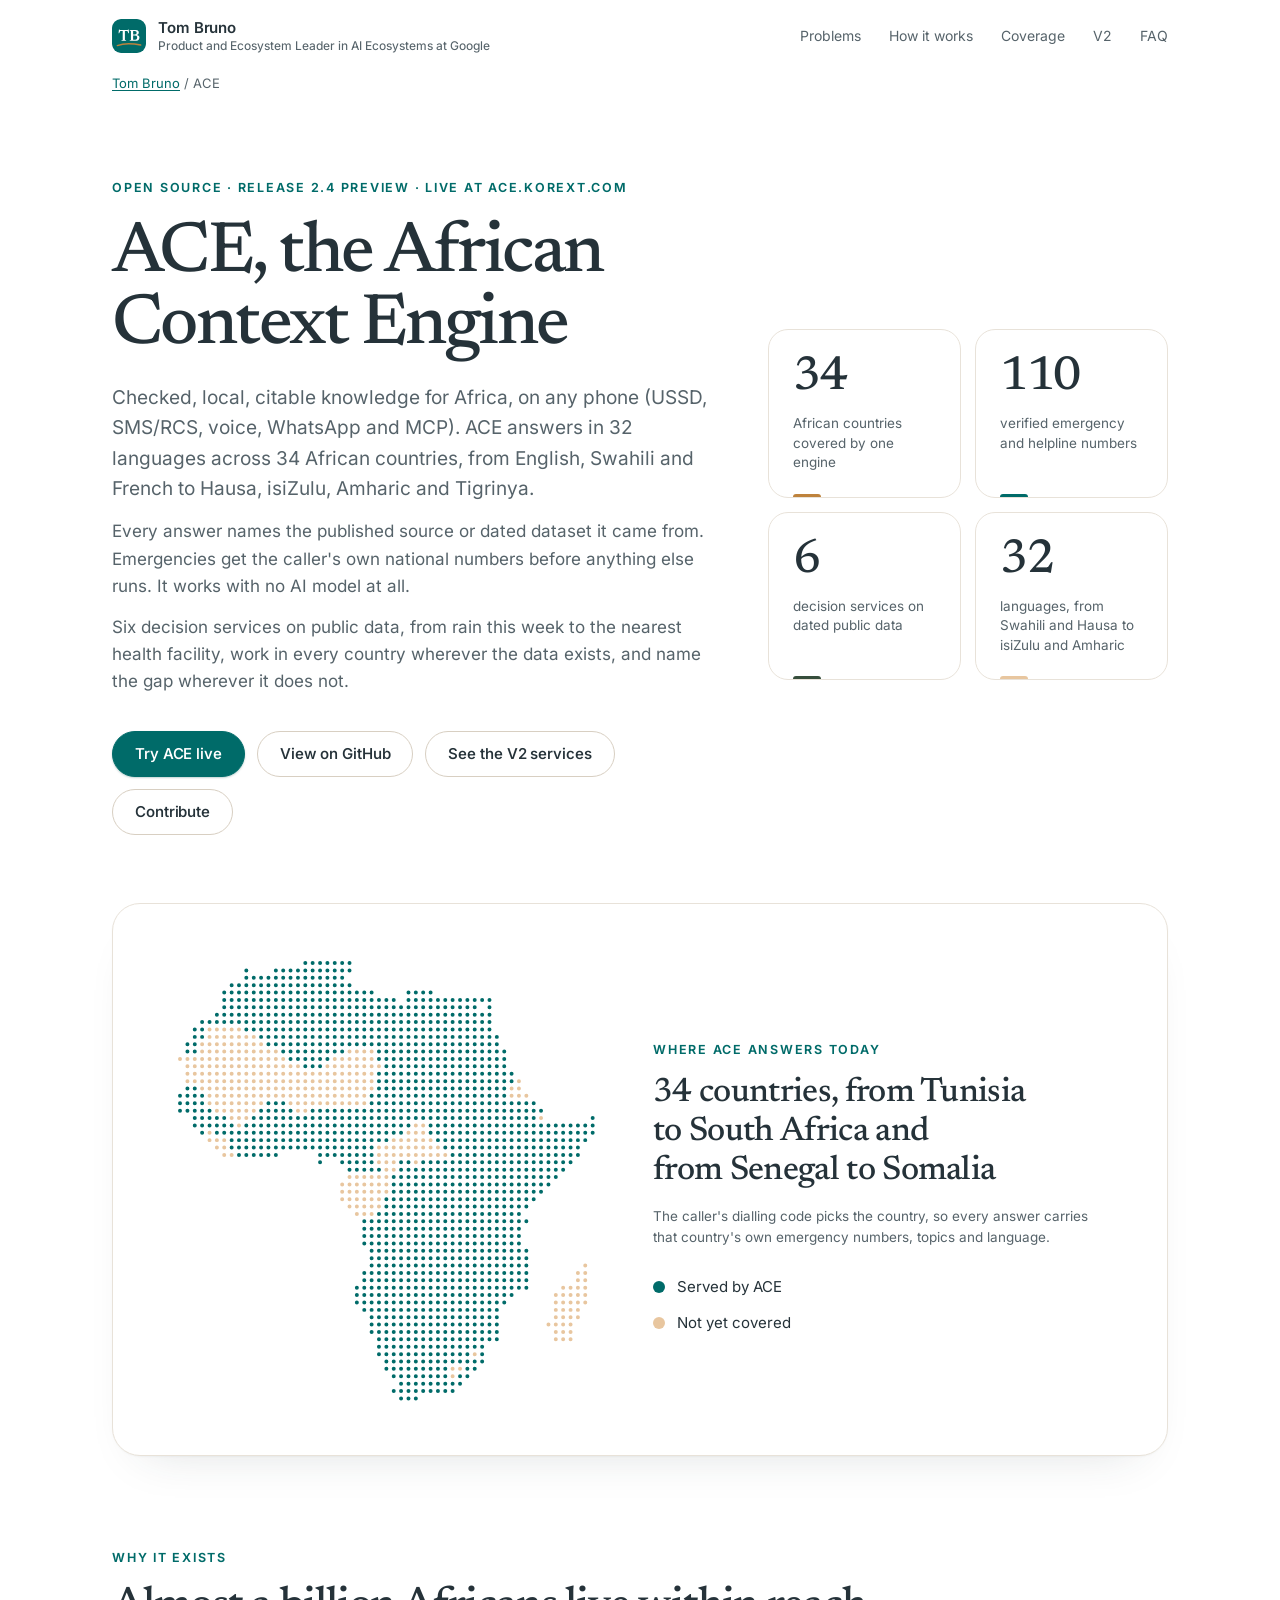
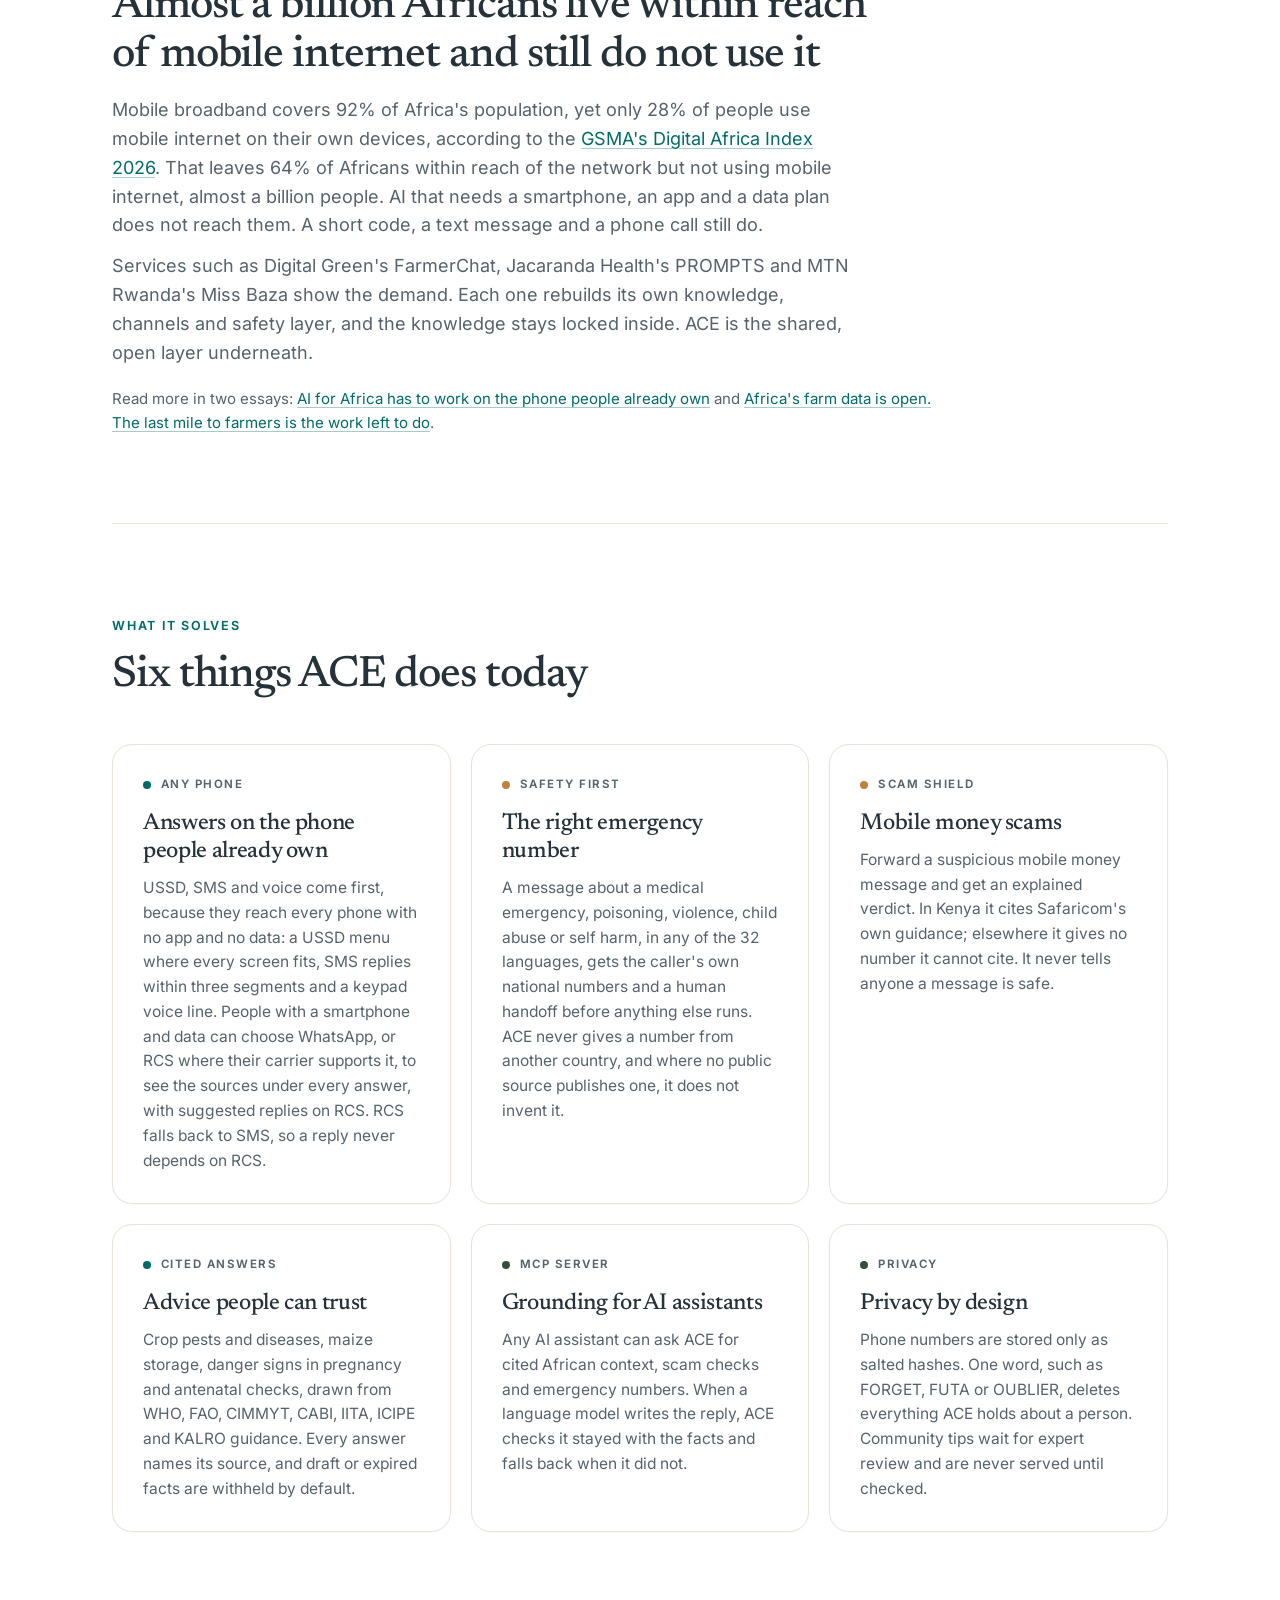
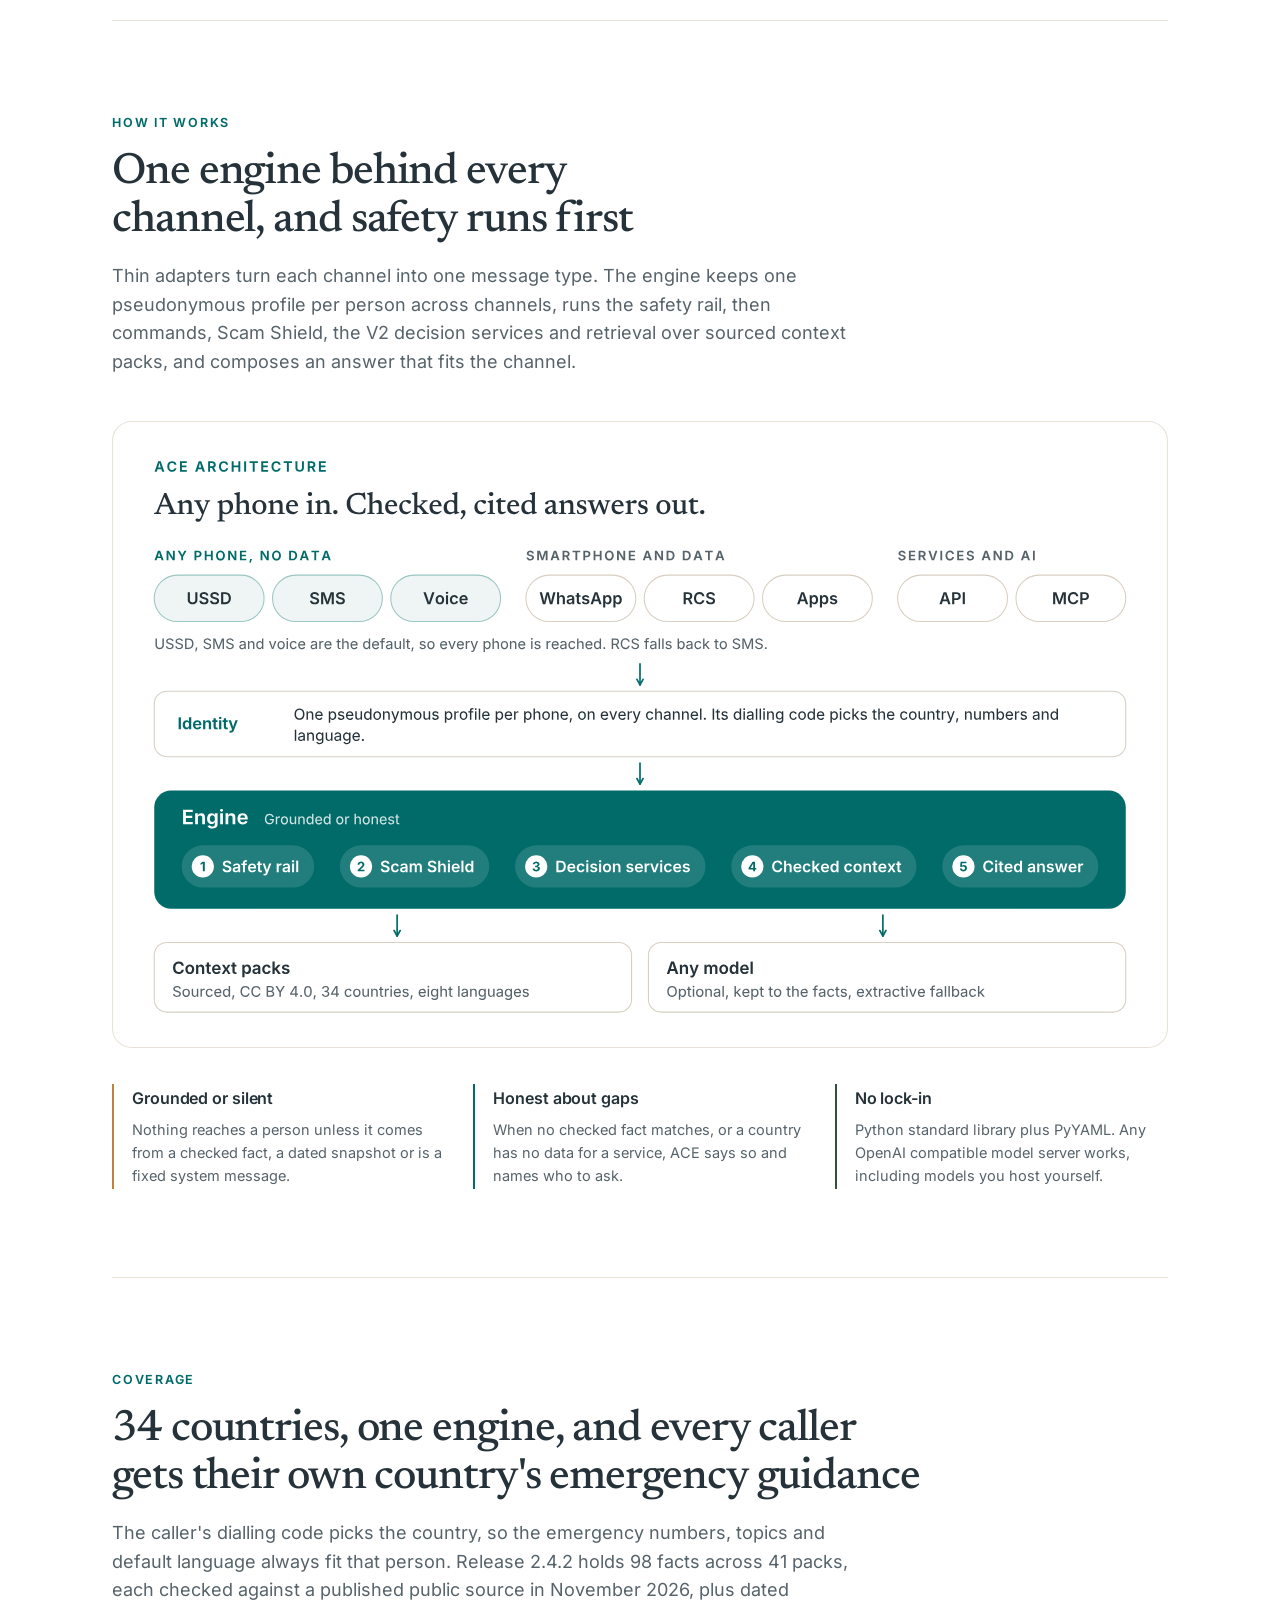
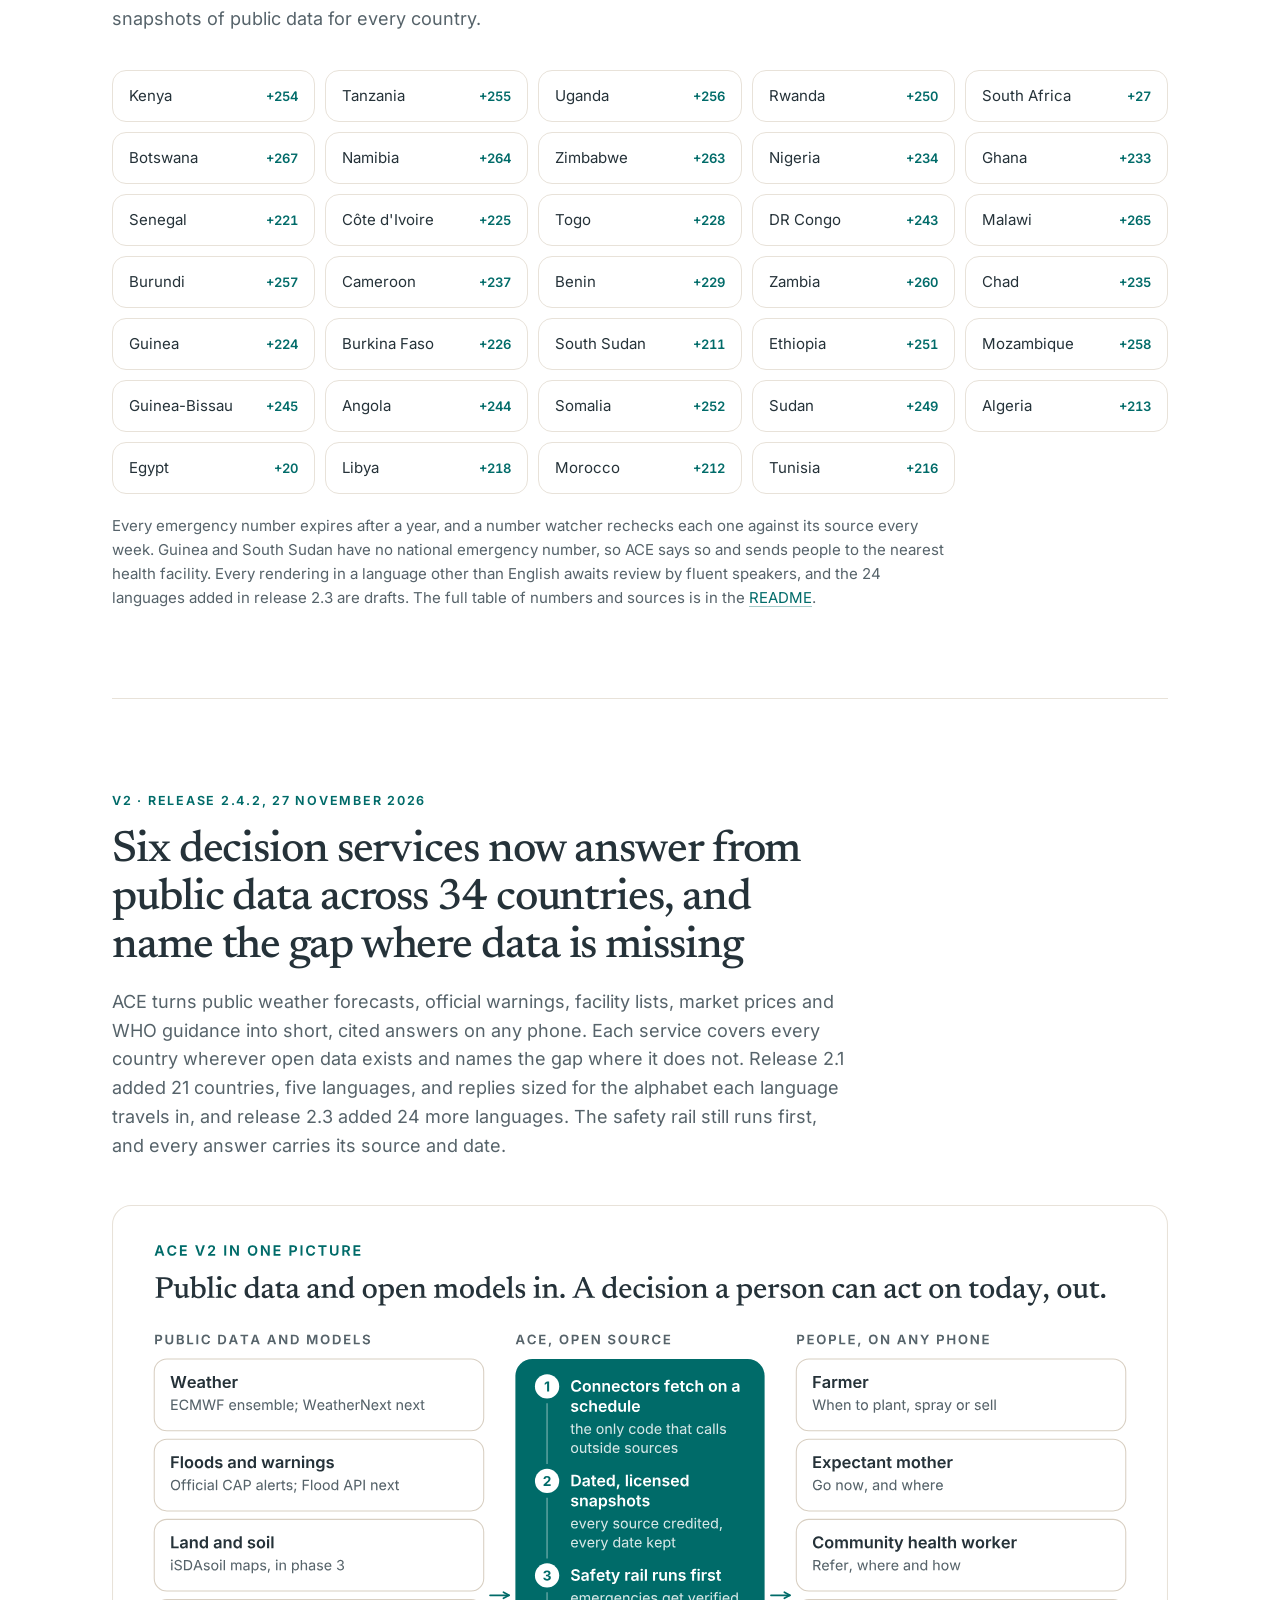
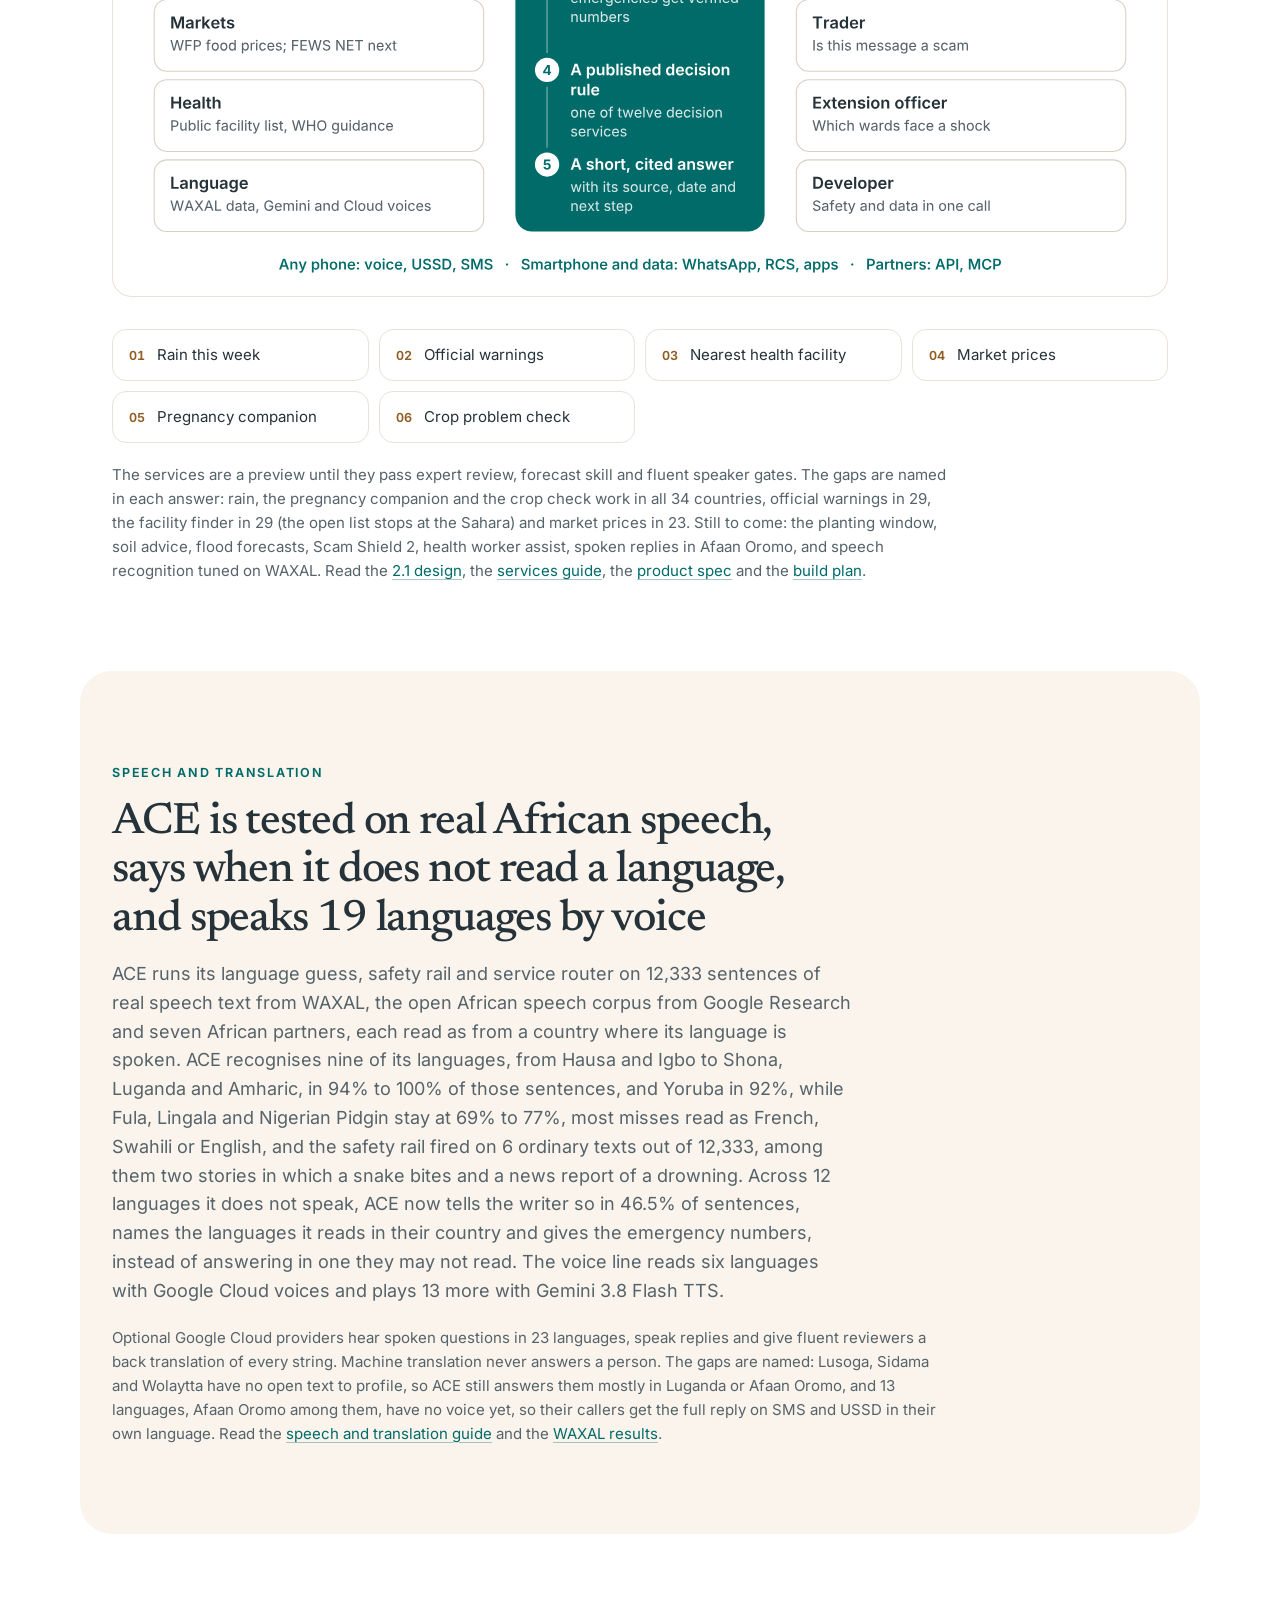
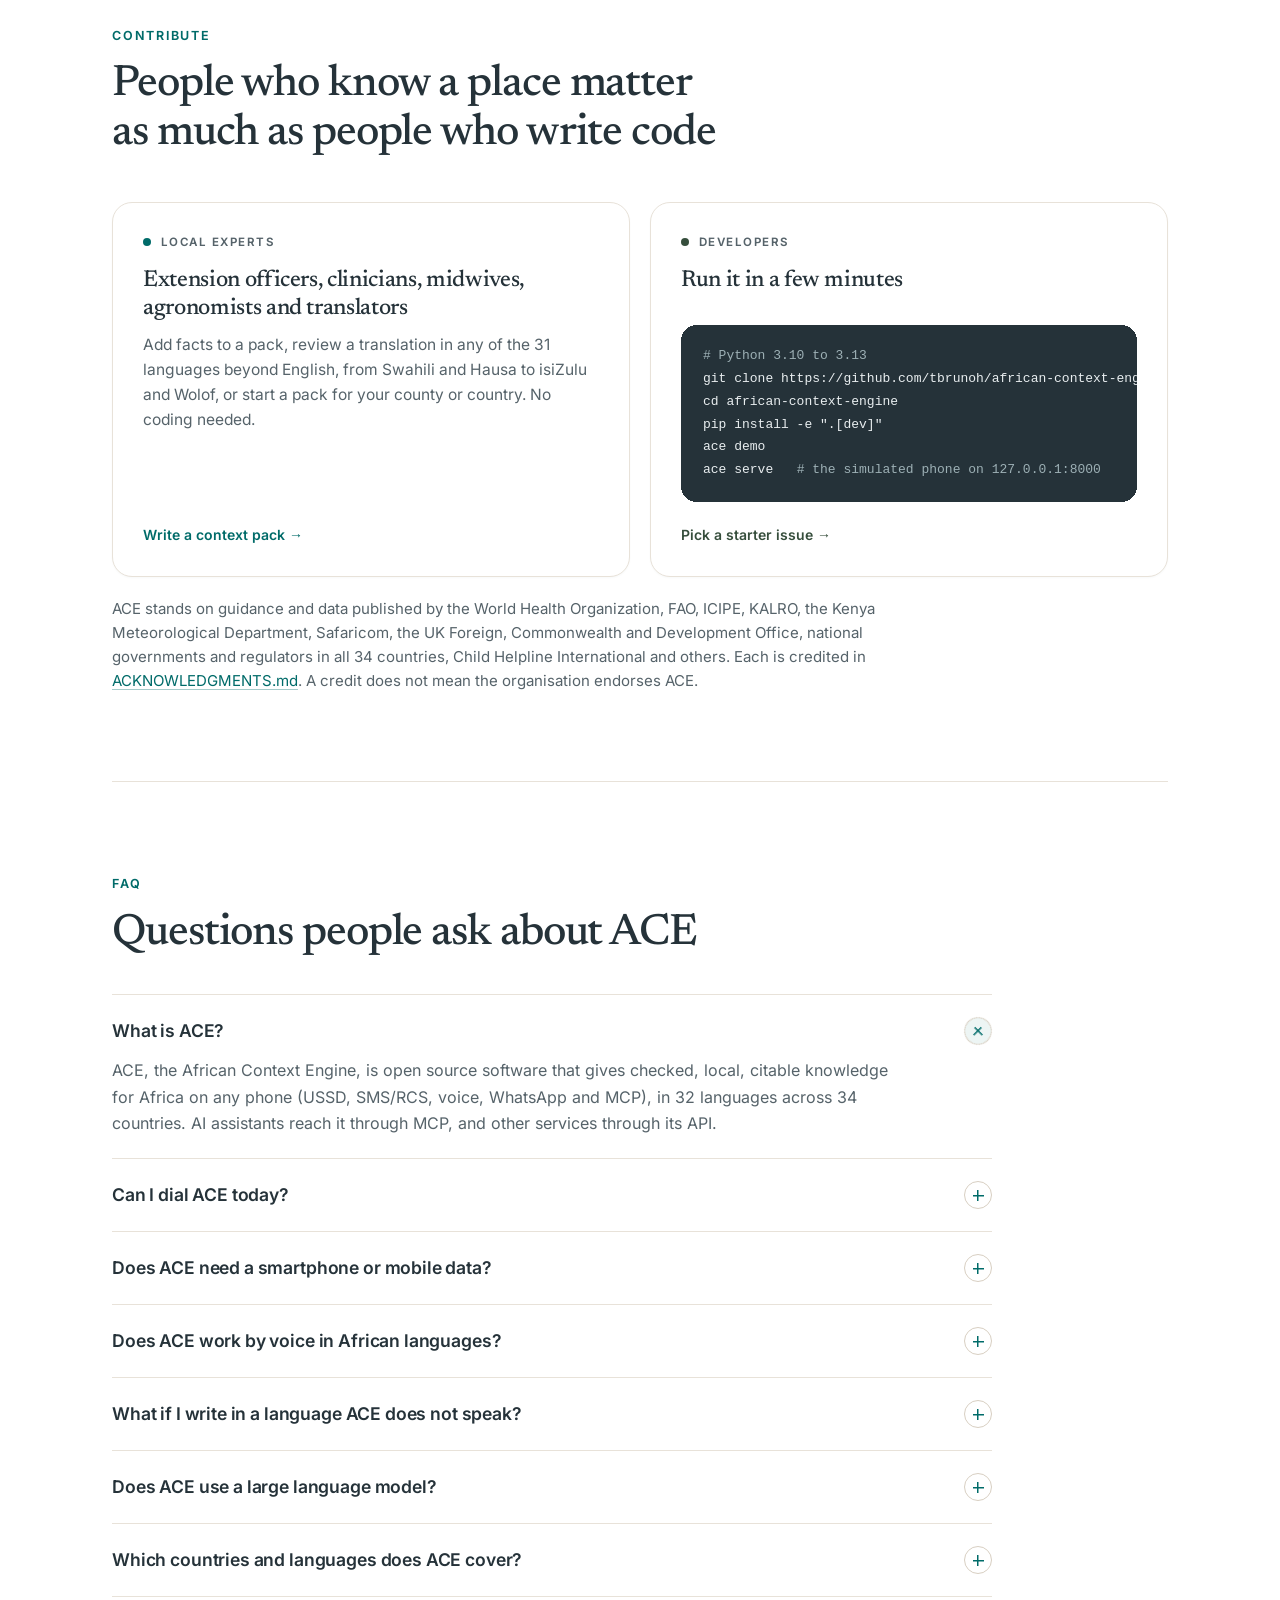
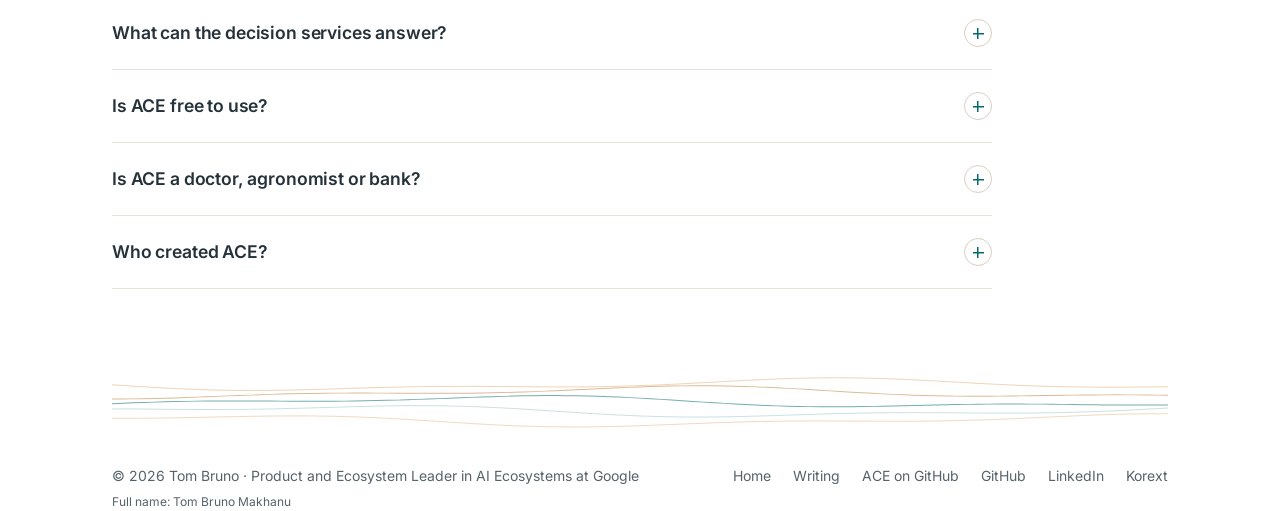
==== commit 7804dc2b: "ACE page: release 2.4.2 and the live site" ====
--- a/ace/index.html
+++ b/ace/index.html
@@ -44,7 +44,7 @@
       "description": "ACE gives checked, cited answers for Africa on any phone (USSD, SMS/RCS, voice, WhatsApp and MCP), in 32 languages across 34 countries. Open source.",
       "inLanguage": "en-US",
       "datePublished": "2026-11-24T13:00:00-08:00",
-      "dateModified": "2026-11-27T10:00:00-08:00",
+      "dateModified": "2026-11-27T18:30:00-08:00",
       "primaryImageOfPage": {
         "@type": "ImageObject",
         "url": "https://tbrunoh.github.io/ace/og.png",
@@ -87,11 +87,11 @@
       "@id": "https://github.com/tbrunoh/african-context-engine",
       "name": "ACE: the African Context Engine",
       "alternateName": "African Context Engine",
-      "description": "Checked, local, citable knowledge for Africa on any phone (USSD, SMS/RCS, voice, WhatsApp and MCP), with a safety rail, a Scam Shield and verified emergency numbers for 34 countries in 32 languages, each offered in the countries that speak it. Six decision services on dated public data cover every country wherever open data exists: rain this week, official warnings, nearest health facility, market prices, a pregnancy companion and a crop problem check. Release 2.1 preview added 21 countries and five languages. Release 2.2 preview added speech and translation, and Amharic and Somali on the voice line; its third build, 2.2.0b3, shipped RCS with SMS fallback. Release 2.3 preview, 2.3.0b1, adds 24 languages, each offered in the countries that speak it, and 2.3.0b2 removes the last defaults that assumed a caller is in Kenya. Release 2.4 preview, 2.4.0b1, runs the live demonstration at ace.korext.com and adds fire, drowning, stabbing and road accidents to the safety rail.",
+      "description": "Checked, local, citable knowledge for Africa on any phone (USSD, SMS/RCS, voice, WhatsApp and MCP), with a safety rail, a Scam Shield and verified emergency numbers for 34 countries in 32 languages, each offered in the countries that speak it. Six decision services on dated public data cover every country wherever open data exists: rain this week, official warnings, nearest health facility, market prices, a pregnancy companion and a crop problem check. Release 2.1 preview added 21 countries and five languages. Release 2.2 preview added speech and translation, and Amharic and Somali on the voice line; its third build, 2.2.0b3, shipped RCS with SMS fallback. Release 2.3 preview, 2.3.0b1, adds 24 languages, each offered in the countries that speak it, and 2.3.0b2 removes the last defaults that assumed a caller is in Kenya. Release 2.4 preview, 2.4.0b1 to 2.4.1, runs the live demonstration at ace.korext.com and adds fire, drowning, stabbing and road accidents to the safety rail.",
       "url": "https://github.com/tbrunoh/african-context-engine",
       "codeRepository": "https://github.com/tbrunoh/african-context-engine",
       "programmingLanguage": "Python",
-      "softwareVersion": "2.4.0b1",
+      "softwareVersion": "2.4.2",
       "license": "https://www.apache.org/licenses/LICENSE-2.0",
       "identifier": "https://doi.org/10.5281/zenodo.24565737",
       "isAccessibleForFree": true,
@@ -132,7 +132,7 @@
           "name": "Can I dial ACE today?",
           "acceptedAnswer": {
             "@type": "Answer",
-            "text": "Not as a public service yet. ACE is software that a ministry, NGO, telecom or startup deploys behind its own short code, phone line, WhatsApp number or RCS agent. Anyone can try the USSD and SMS menus in the browser playground that ships with the code."
+            "text": "Not on a real phone line yet. ACE is software that a ministry, NGO, telecom or startup deploys behind its own short code, phone line, WhatsApp number or RCS agent. Anyone can try it today at ace.korext.com, a simulated phone for USSD, SMS, voice, WhatsApp and RCS, or run the same phone locally with ace serve."
           }
         },
         {
@@ -156,7 +156,7 @@
           "name": "What if I write in a language ACE does not speak?",
           "acceptedAnswer": {
             "@type": "Answer",
-            "text": "ACE tells you. It compares each message with letter profiles of its 32 languages and of 49 languages it does not speak, such as Gikuyu, Dholuo, Dagbani and Malagasy. A message plainly in one of those gets a short reply, in your country's language, that ACE does not read this language yet, which languages it does read there, and your country's emergency numbers. Names, place names and links are left out before ACE judges, English is read in every country, ACE languages written from a neighbouring country are read, and emergencies ACE recognises still get the emergency reply first. On real speech from WAXAL, ACE says so for 46.6% of sentences in 12 languages it does not speak, and turns away at most 0.5% of any of its own languages where it offers them."
+            "text": "ACE tells you. It compares each message with letter profiles of its 32 languages and of 49 languages it does not speak, such as Gikuyu, Dholuo, Dagbani and Malagasy. A message plainly in one of those gets a short reply, in your country's language, that ACE does not read this language yet, which languages it does read there, and your country's emergency numbers. Names, place names and links are left out before ACE judges, English is read in every country, ACE languages written from a neighbouring country are read, and emergencies ACE recognises still get the emergency reply first. On real speech from WAXAL, ACE says so for 46.5% of sentences in 12 languages it does not speak, and turns away at most 0.5% of any of its own languages where it offers them."
           }
         },
         {
@@ -323,7 +323,7 @@
   <section id="coverage" aria-labelledby="coverage-h">
     <div class="eyebrow">Coverage</div>
     <h2 id="coverage-h">34 countries, one engine, and every caller gets their own country's emergency guidance</h2>
-    <p class="intro">The caller's dialling code picks the country, so the emergency numbers, topics and default language always fit that person. The 2.3 preview holds 98 facts across 41 packs, each checked against a published public source in November 2026, plus dated snapshots of public data for every country.</p>
+    <p class="intro">The caller's dialling code picks the country, so the emergency numbers, topics and default language always fit that person. Release 2.4.2 holds 98 facts across 41 packs, each checked against a published public source in November 2026, plus dated snapshots of public data for every country.</p>
     <ul class="countries">
       <li>Kenya <span>+254</span></li>
       <li>Tanzania <span>+255</span></li>
@@ -364,7 +364,7 @@
   </section>
 
   <section id="v2" aria-labelledby="v2-h">
-    <div class="eyebrow">V2 · Release 2.3 preview, 26 November 2026</div>
+    <div class="eyebrow">V2 · Release 2.4.2, 27 November 2026</div>
     <h2 id="v2-h">Six decision services now answer from public data across 34 countries, and name the gap where data is missing</h2>
     <p class="intro">ACE turns public weather forecasts, official warnings, facility lists, market prices and WHO guidance into short, cited answers on any phone. Each service covers every country wherever open data exists and names the gap where it does not. Release 2.1 added 21 countries, five languages, and replies sized for the alphabet each language travels in, and release 2.3 added 24 more languages. The safety rail still runs first, and every answer carries its source and date.</p>
     <figure>
@@ -384,7 +384,7 @@
   <section id="speech" class="warm" aria-labelledby="speech-h">
     <div class="eyebrow">Speech and translation</div>
     <h2 id="speech-h">ACE is tested on real African speech, says when it does not read a language, and speaks 19 languages by voice</h2>
-    <p class="intro">ACE runs its language guess, safety rail and service router on 12,333 sentences of real speech text from WAXAL, the open African speech corpus from Google Research and seven African partners, each read as from a country where its language is spoken. ACE recognises nine of its languages, from Hausa and Igbo to Shona, Luganda and Amharic, in 94% to 100% of those sentences, and Yoruba in 92%, while Fula, Lingala and Nigerian Pidgin stay at 69% to 77%, most misses read as French, Swahili or English, and the safety rail fired on 4 ordinary texts out of 12,333, among them two stories in which a snake bites. Across 12 languages it does not speak, ACE now tells the writer so in 46.6% of sentences, names the languages it reads in their country and gives the emergency numbers, instead of answering in one they may not read. The voice line reads six languages with Google Cloud voices and plays 13 more with Gemini 3.8 Flash TTS.</p>
+    <p class="intro">ACE runs its language guess, safety rail and service router on 12,333 sentences of real speech text from WAXAL, the open African speech corpus from Google Research and seven African partners, each read as from a country where its language is spoken. ACE recognises nine of its languages, from Hausa and Igbo to Shona, Luganda and Amharic, in 94% to 100% of those sentences, and Yoruba in 92%, while Fula, Lingala and Nigerian Pidgin stay at 69% to 77%, most misses read as French, Swahili or English, and the safety rail fired on 6 ordinary texts out of 12,333, among them two stories in which a snake bites and a news report of a drowning. Across 12 languages it does not speak, ACE now tells the writer so in 46.5% of sentences, names the languages it reads in their country and gives the emergency numbers, instead of answering in one they may not read. The voice line reads six languages with Google Cloud voices and plays 13 more with Gemini 3.8 Flash TTS.</p>
     <p class="note">Optional Google Cloud providers hear spoken questions in 23 languages, speak replies and give fluent reviewers a back translation of every string. Machine translation never answers a person. The gaps are named: Lusoga, Sidama and Wolaytta have no open text to profile, so ACE still answers them mostly in Luganda or Afaan Oromo, and 13 languages, Afaan Oromo among them, have no voice yet, so their callers get the full reply on SMS and USSD in their own language. Read the <a href="https://github.com/tbrunoh/african-context-engine/blob/main/docs/speech.md">speech and translation guide</a> and the <a href="https://github.com/tbrunoh/african-context-engine/blob/main/benchmark/results/waxal.md">WAXAL results</a>.</p>
   </section>
 
@@ -406,7 +406,7 @@
 cd african-context-engine
 pip install -e ".[dev]"
 ace demo
-ace serve   <span class="c"># phone playground on 127.0.0.1:8000</span></pre>
+ace serve   <span class="c"># the simulated phone on 127.0.0.1:8000</span></pre>
         <a class="go t-canopy" href="https://github.com/tbrunoh/african-context-engine/blob/main/docs/good-first-issues.md">Pick a starter issue →</a>
       </div>
     </div>
@@ -423,7 +423,7 @@
       </details>
       <details>
         <summary>Can I dial ACE today?</summary>
-        <p>Not as a public service yet. ACE is software that a ministry, NGO, telecom or startup deploys behind its own short code, phone line, WhatsApp number or RCS agent. Anyone can try the USSD and SMS menus in the browser playground that ships with the code.</p>
+        <p>Not on a real phone line yet. ACE is software that a ministry, NGO, telecom or startup deploys behind its own short code, phone line, WhatsApp number or RCS agent. Anyone can try it today at ace.korext.com, a simulated phone for USSD, SMS, voice, WhatsApp and RCS, or run the same phone locally with ace serve.</p>
       </details>
       <details>
         <summary>Does ACE need a smartphone or mobile data?</summary>
@@ -435,7 +435,7 @@
       </details>
       <details>
         <summary>What if I write in a language ACE does not speak?</summary>
-        <p>ACE tells you. It compares each message with letter profiles of its 32 languages and of 49 languages it does not speak, such as Gikuyu, Dholuo, Dagbani and Malagasy. A message plainly in one of those gets a short reply, in your country's language, that ACE does not read this language yet, which languages it does read there, and your country's emergency numbers. Names, place names and links are left out before ACE judges, English is read in every country, ACE languages written from a neighbouring country are read, and emergencies ACE recognises still get the emergency reply first. On real speech from WAXAL, ACE says so for 46.6% of sentences in 12 languages it does not speak, and turns away at most 0.5% of any of its own languages where it offers them.</p>
+        <p>ACE tells you. It compares each message with letter profiles of its 32 languages and of 49 languages it does not speak, such as Gikuyu, Dholuo, Dagbani and Malagasy. A message plainly in one of those gets a short reply, in your country's language, that ACE does not read this language yet, which languages it does read there, and your country's emergency numbers. Names, place names and links are left out before ACE judges, English is read in every country, ACE languages written from a neighbouring country are read, and emergencies ACE recognises still get the emergency reply first. On real speech from WAXAL, ACE says so for 46.5% of sentences in 12 languages it does not speak, and turns away at most 0.5% of any of its own languages where it offers them.</p>
       </details>
       <details>
         <summary>Does ACE use a large language model?</summary>
